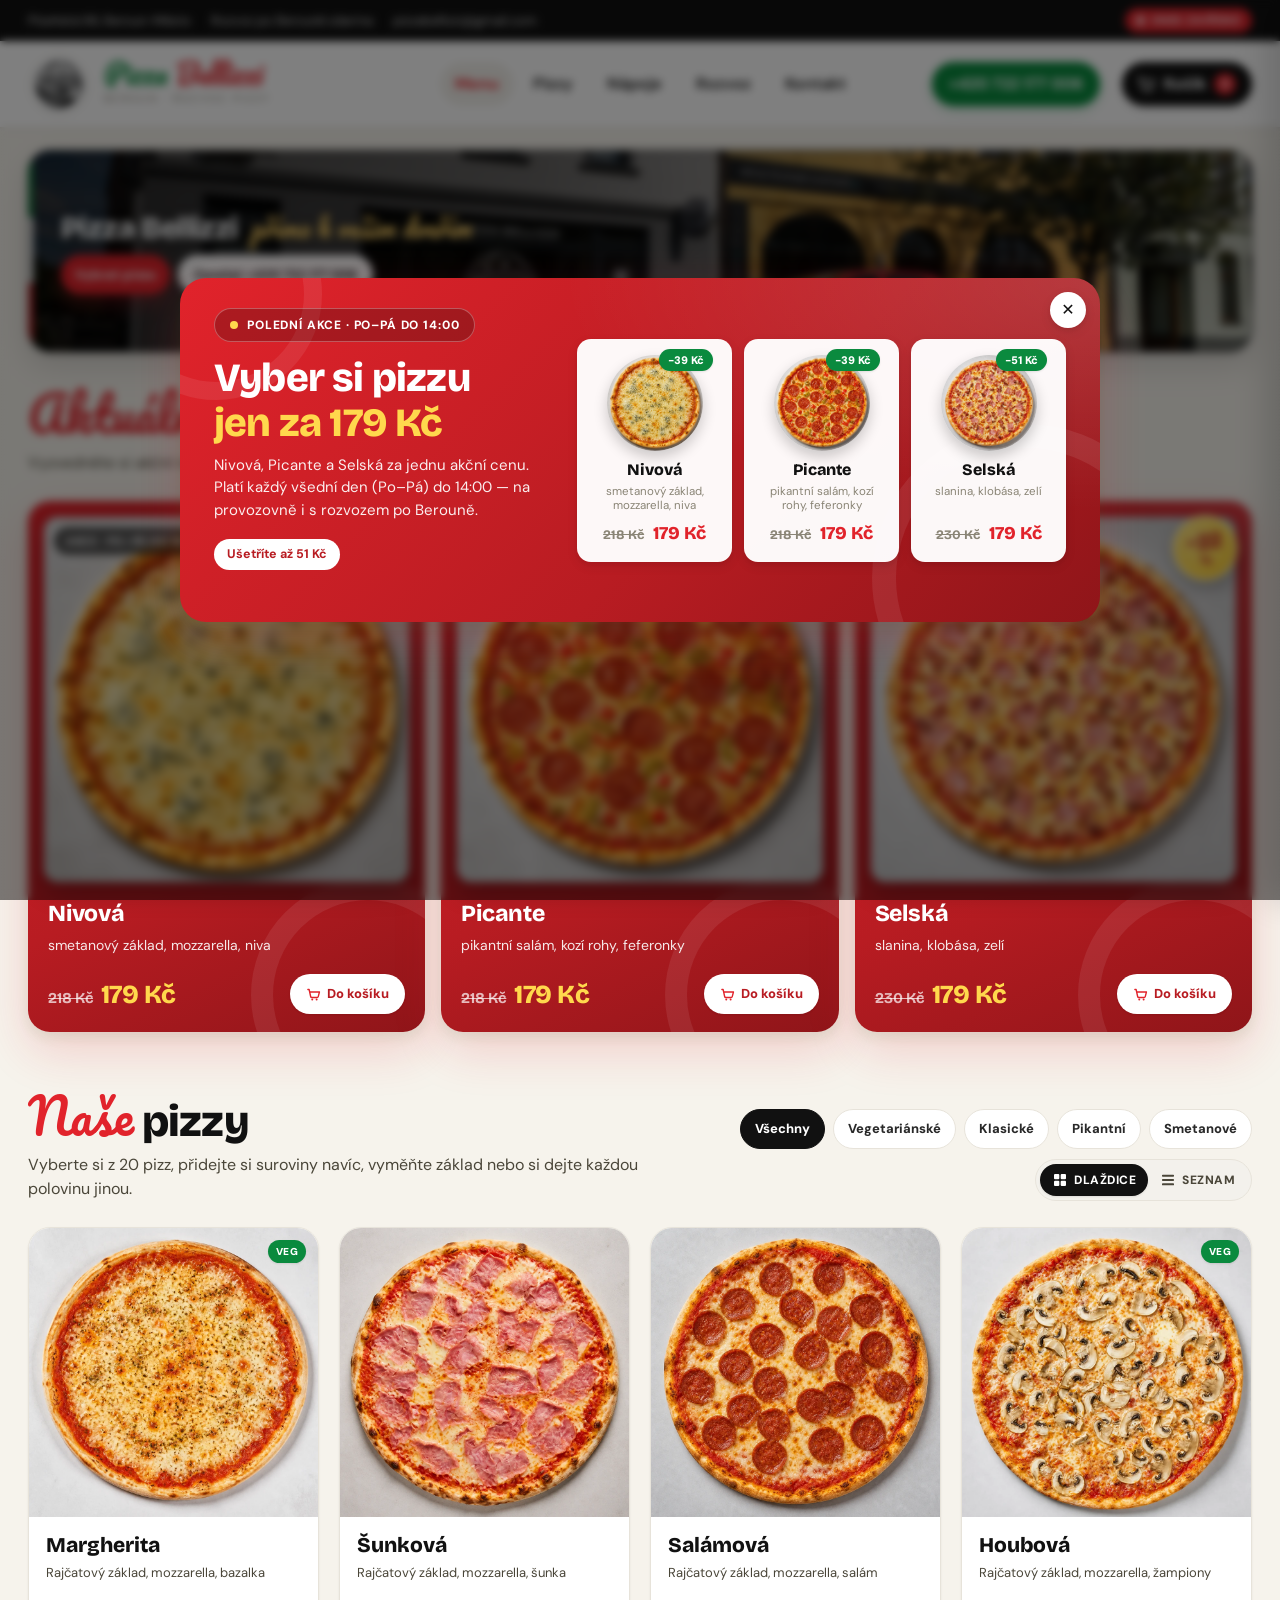
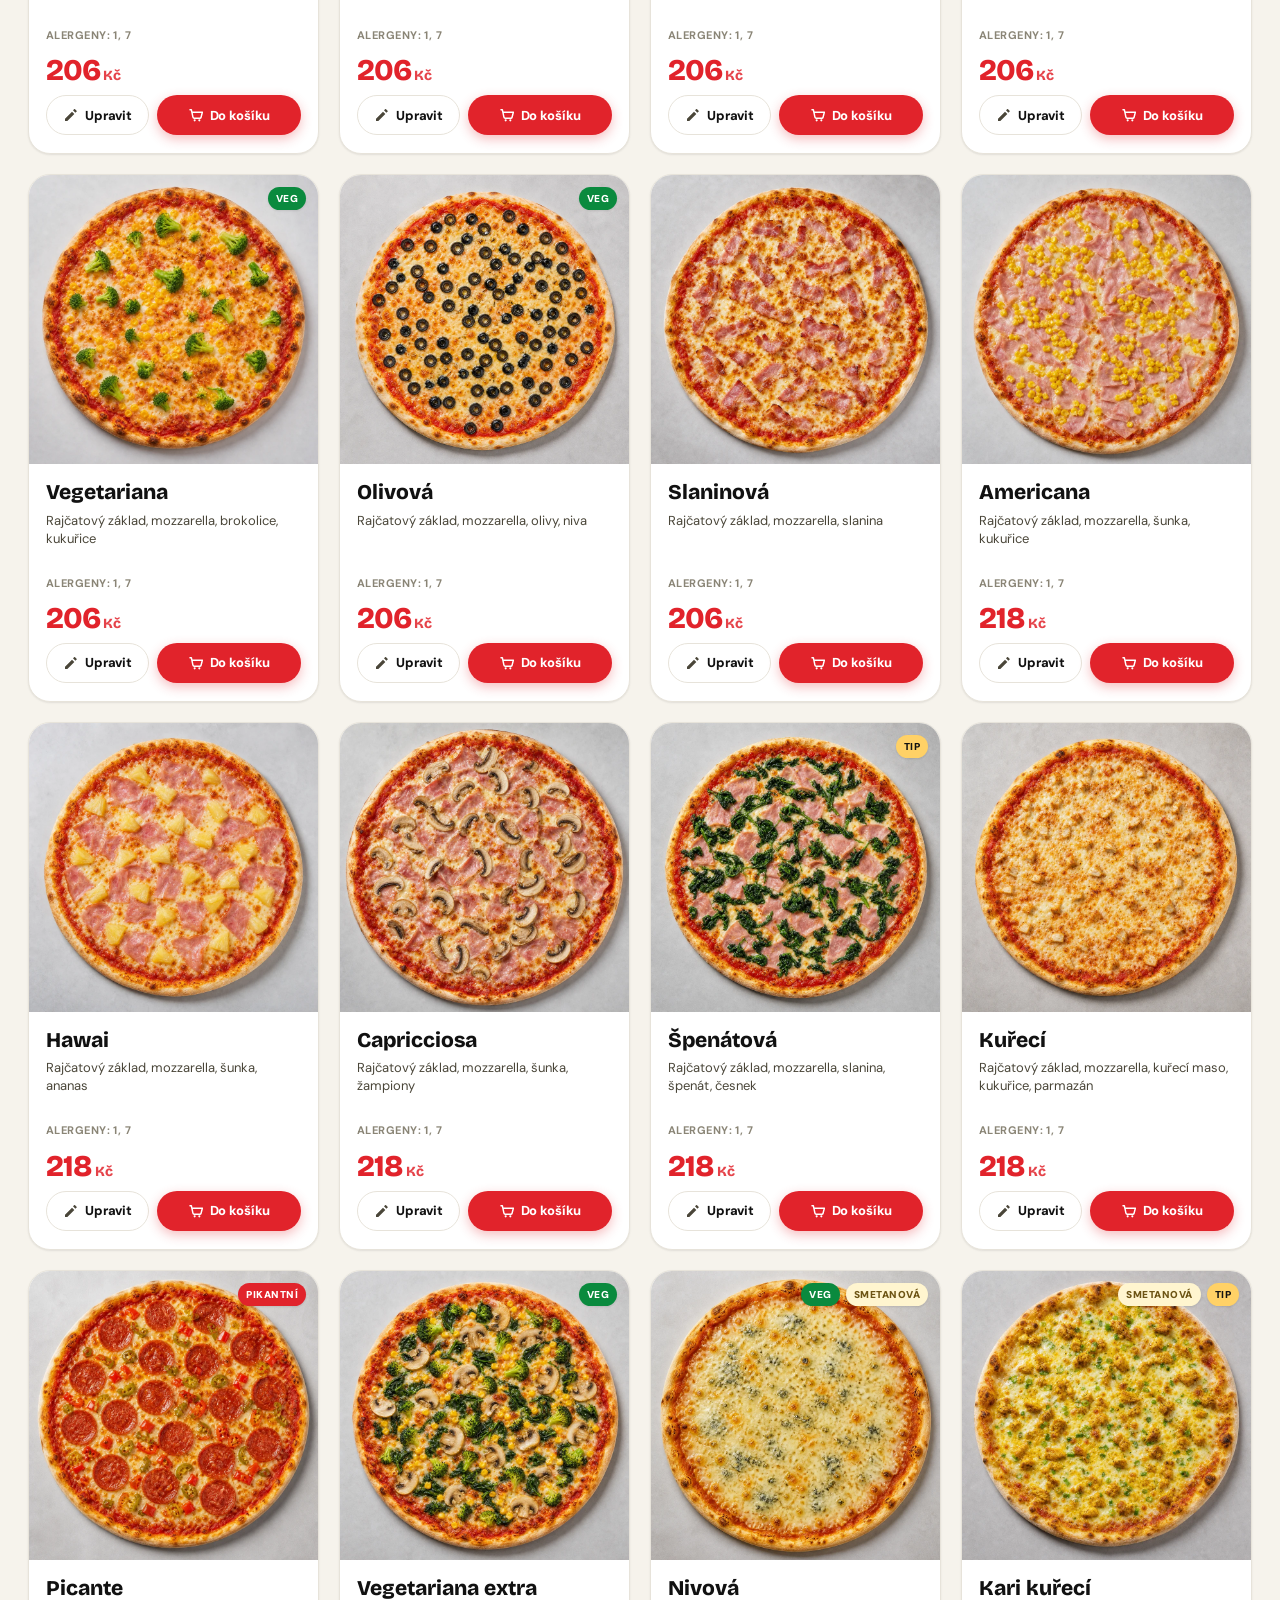
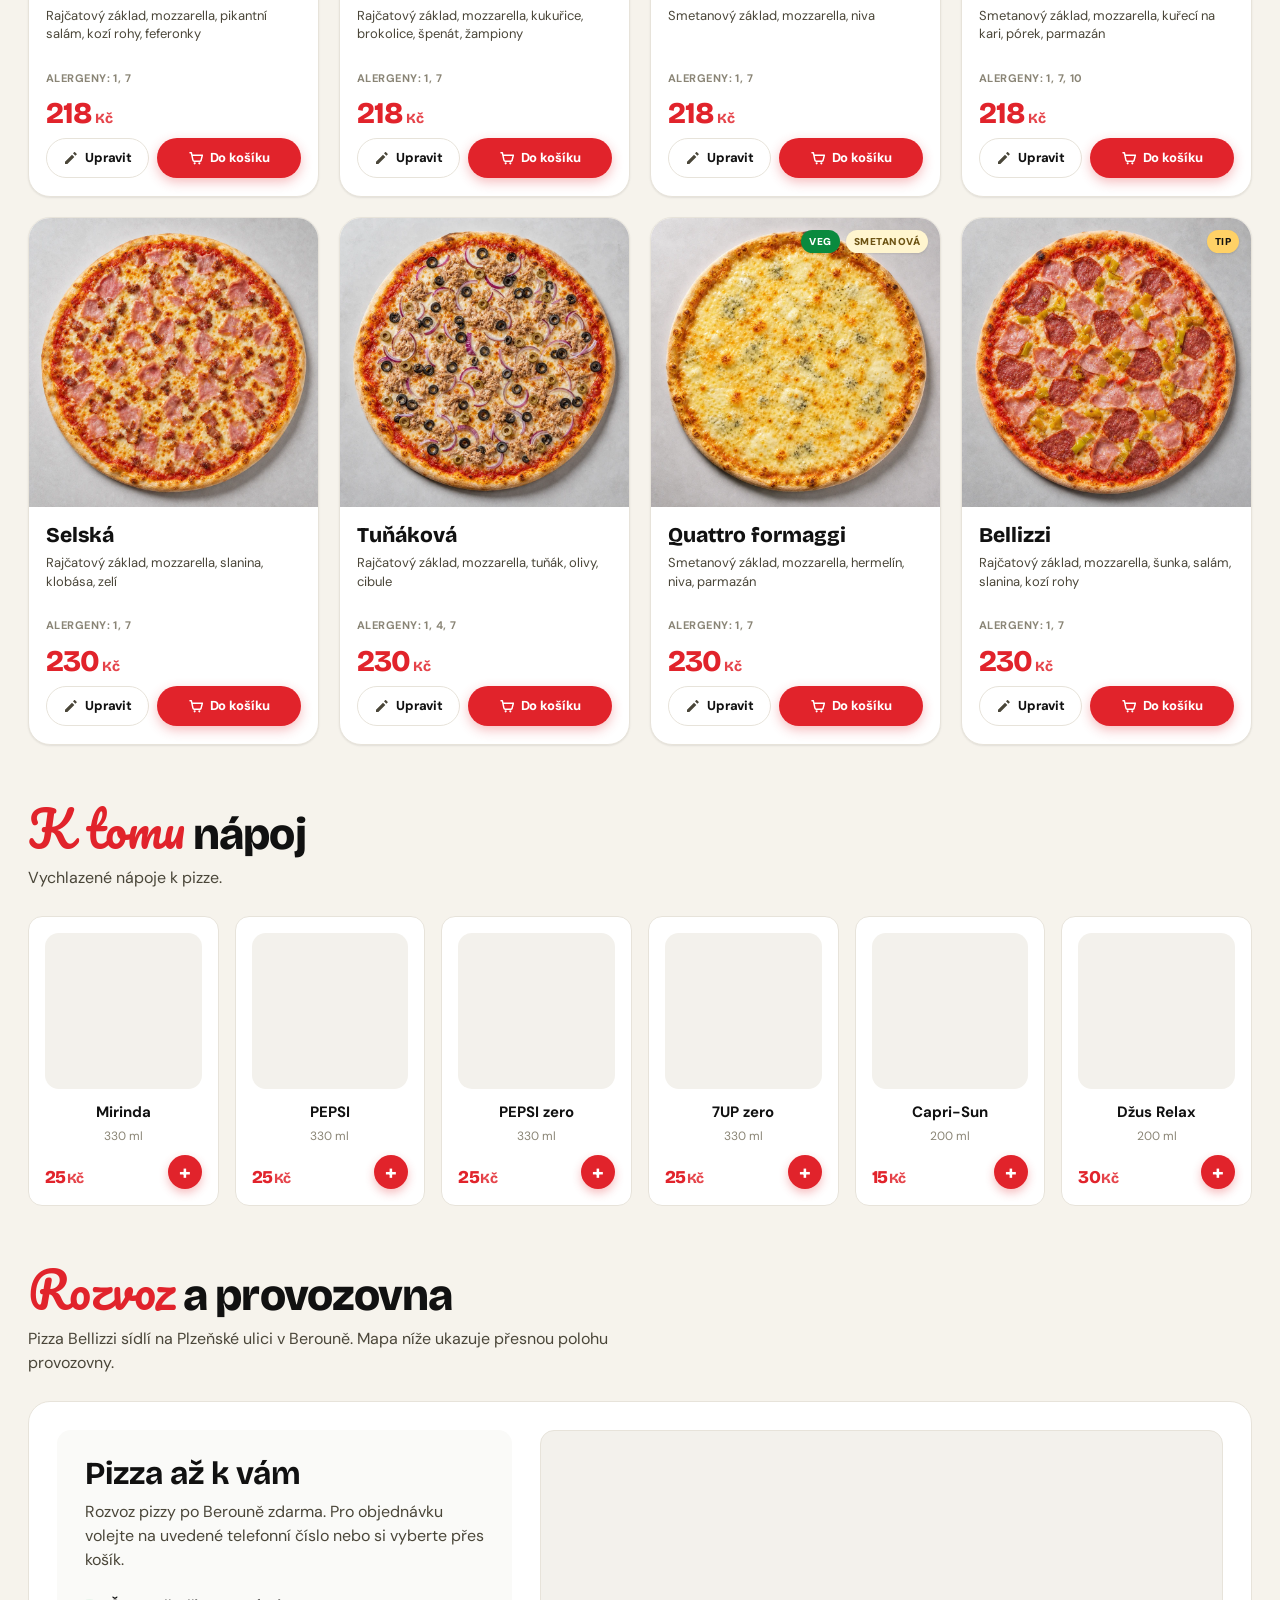
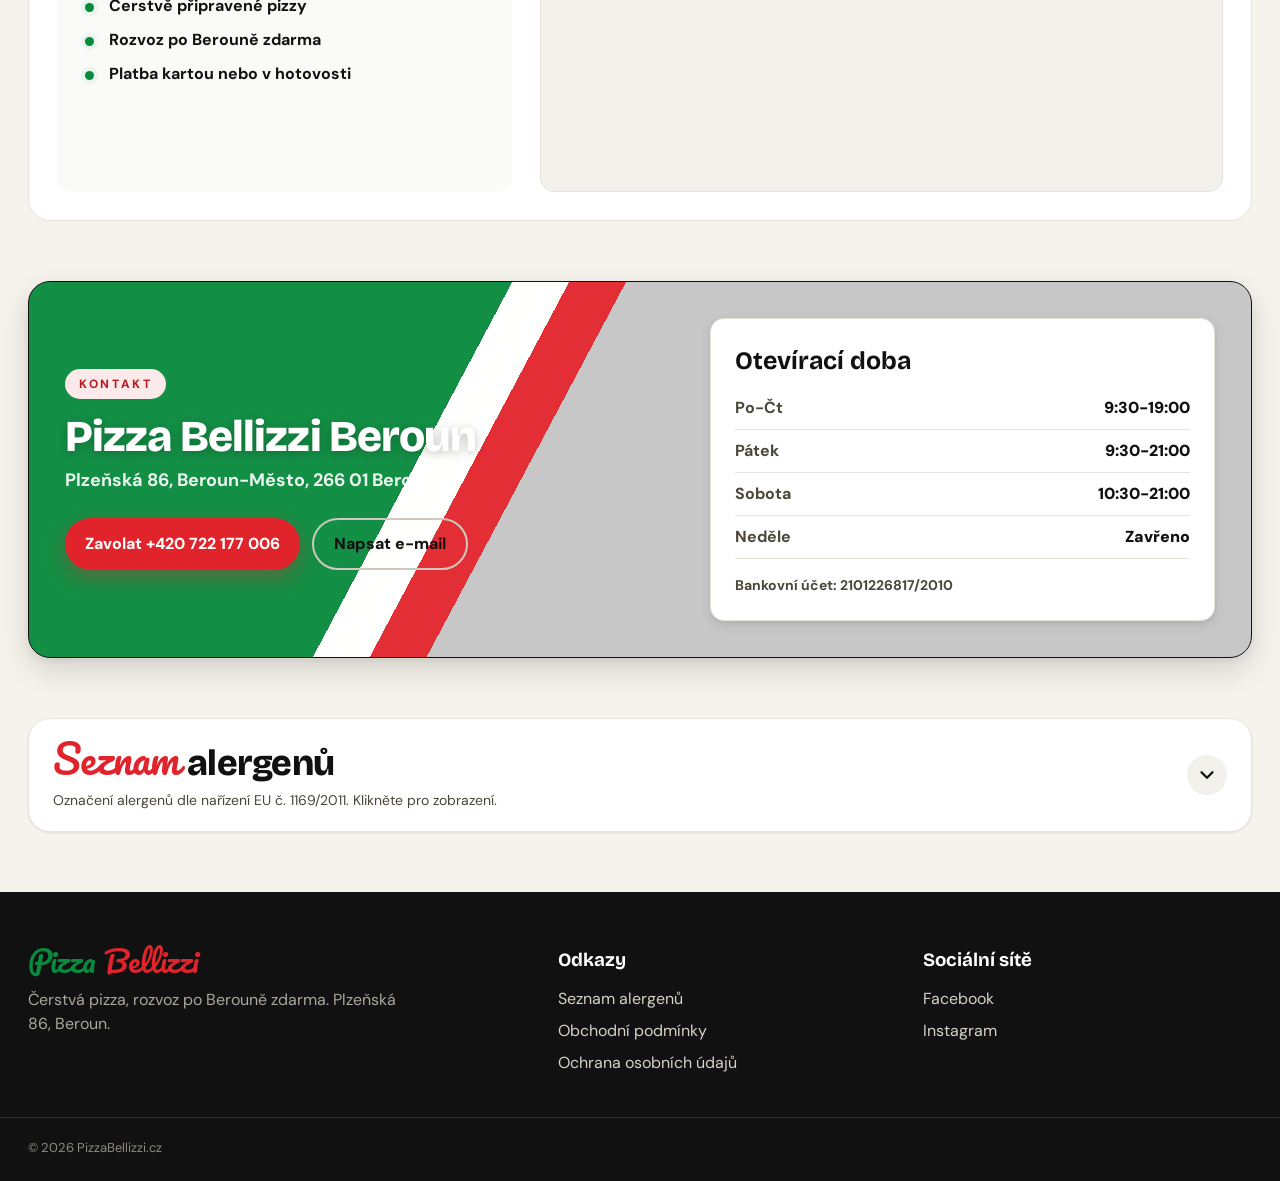
==== index.html @ cca24f5e "dlazidice 2x2" ====
<!doctype html>
<html lang="cs">
<head>
  <meta charset="utf-8">
  <meta name="viewport" content="width=device-width, initial-scale=1">
  <meta name="description" content="Pizza Bellizzi Beroun - online menu pizz, nápojů, otevírací doba, kontakt a mapa provozovny.">
  <title>Pizza Bellizzi Beroun | Menu pizzy a rozvoz</title>
  <link rel="icon" type="image/png" href="assets/logo.png">
  <link rel="preconnect" href="https://fonts.googleapis.com">
  <link rel="preconnect" href="https://fonts.gstatic.com" crossorigin>
  <link href="https://fonts.googleapis.com/css2?family=Pacifico&family=Bricolage+Grotesque:wght@400;600;700;800&family=DM+Sans:wght@400;500;600;700;800&family=JetBrains+Mono:wght@500;700&display=swap" rel="stylesheet">
  <link rel="stylesheet" href="styles.css">
</head>
<body>
  <div class="statusbar">
    <div class="statusbar-inner">
      <div class="statusbar-left">
        <span>Plzeňská 86, Beroun-Město</span>
        <span>Rozvoz po Berouně zdarma</span>
        <span>pizzabellizzi@gmail.com</span>
      </div>
      <div class="statusbar-right">
        <span class="pill-open" id="openStatus">Otevřeno</span>
      </div>
    </div>
  </div>

  <header class="header" id="top">
    <div class="header-inner">
      <a class="brand" href="#top" aria-label="Pizza Bellizzi domů">
        <span class="brand-mark">
          <img src="assets/logo.png" alt="Pizza Bellizzi logo">
        </span>
        <span class="brand-text">
          <span class="brand-word"><span>Pizza</span><span>Bellizzi</span></span>
          <span class="brand-sub">Beroun · rozvoz pizzy</span>
        </span>
      </a>

      <span class="pill-open mobile-open" id="openStatusMobile">Otevřeno</span>

      <button class="header-cart" id="cartBtn" aria-label="Otevřít košík">
        <svg viewBox="0 0 24 24" width="20" height="20" aria-hidden="true">
          <path d="M3 4h2l2.4 11.2a2 2 0 0 0 2 1.6h8.2a2 2 0 0 0 2-1.5L21.5 8H6.2" fill="none" stroke="currentColor" stroke-width="2" stroke-linecap="round" stroke-linejoin="round"/>
          <circle cx="10" cy="20" r="1.6" fill="currentColor"/>
          <circle cx="17" cy="20" r="1.6" fill="currentColor"/>
        </svg>
        <span class="cart-label">Košík</span>
        <span class="cart-count" id="cartCount">0</span>
      </button>

      <nav class="nav" aria-label="Hlavní navigace">
        <a href="#menu">Menu</a>
        <a href="#pizzy">Pizzy</a>
        <a href="#napoje">Nápoje</a>
        <a href="#rozvoz">Rozvoz</a>
        <a href="#kontakt">Kontakt</a>
      </nav>

      <a class="header-call" href="tel:+420722177006">+420 722 177 006</a>
    </div>
  </header>

  <main>
    <section class="hero" id="menu">
      <div class="hero-banner">
        <img src="assets/provozovna.png" alt="Provozovna Pizza Bellizzi Beroun s rozvozovým autem">
        <div class="hero-stripe" aria-hidden="true"></div>
        <div class="hero-overlay">
          <h1>Pizza Bellizzi <span>přímo k vašim dveřím</span></h1>
          <p>Čerstvá pizza z kvalitních surovin, online menu a rozvoz po Berouně zdarma.</p>
          <div class="hero-actions">
            <a class="btn-primary" href="#pizzy">Vybrat pizzu</a>
            <a class="btn-secondary hero-call" href="tel:+420722177006">Zavolat +420 722 177 006</a>
          </div>
        </div>
      </div>
    </section>

    <section class="section deals-section" id="slevy">
      <div class="section-head">
        <div>
          <h2><span>Aktuální</span> slevy a novinky</h2>
          <p>Vyzvedněte si akční nabídky tento týden.</p>
        </div>
      </div>
      <div class="deals-grid deals-grid-3">
        <article class="deal-pizza">
          <span class="deal-pizza-flag">Akce · Po–Pá do 14:00</span>
          <span class="deal-pizza-disc"><b>−18</b><i>%</i></span>
          <div class="deal-pizza-media">
            <img src="jidla-pizza-vylepsene-webp/15-nivova.webp" alt="Pizza Nivová" loading="lazy" width="600" height="600">
          </div>
          <div class="deal-pizza-body">
            <h3>Nivová</h3>
            <p>smetanový základ, mozzarella, niva</p>
            <div class="deal-pizza-foot">
              <span class="deal-pizza-price"><s>218 Kč</s><b>179 Kč</b></span>
              <button type="button" class="deal-pizza-cta" data-deal-add="15" data-deal-price="179" aria-label="Přidat pizzu Nivová za 179 Kč do košíku">
                <svg viewBox="0 0 24 24" width="16" height="16" aria-hidden="true"><path d="M3 4h2l2.4 11.2a2 2 0 0 0 2 1.6h8.2a2 2 0 0 0 2-1.5L21.5 8H6.2" fill="none" stroke="currentColor" stroke-width="2.2" stroke-linecap="round" stroke-linejoin="round"/><circle cx="10" cy="20" r="1.6" fill="currentColor"/><circle cx="17" cy="20" r="1.6" fill="currentColor"/></svg>
                Do košíku
              </button>
            </div>
          </div>
        </article>
        <article class="deal-pizza">
          <span class="deal-pizza-flag">Akce · Po–Pá do 14:00</span>
          <span class="deal-pizza-disc"><b>−18</b><i>%</i></span>
          <div class="deal-pizza-media">
            <img src="jidla-pizza-vylepsene-webp/13-picante.webp" alt="Pizza Picante" loading="lazy" width="600" height="600">
          </div>
          <div class="deal-pizza-body">
            <h3>Picante</h3>
            <p>pikantní salám, kozí rohy, feferonky</p>
            <div class="deal-pizza-foot">
              <span class="deal-pizza-price"><s>218 Kč</s><b>179 Kč</b></span>
              <button type="button" class="deal-pizza-cta" data-deal-add="13" data-deal-price="179" aria-label="Přidat pizzu Picante za 179 Kč do košíku">
                <svg viewBox="0 0 24 24" width="16" height="16" aria-hidden="true"><path d="M3 4h2l2.4 11.2a2 2 0 0 0 2 1.6h8.2a2 2 0 0 0 2-1.5L21.5 8H6.2" fill="none" stroke="currentColor" stroke-width="2.2" stroke-linecap="round" stroke-linejoin="round"/><circle cx="10" cy="20" r="1.6" fill="currentColor"/><circle cx="17" cy="20" r="1.6" fill="currentColor"/></svg>
                Do košíku
              </button>
            </div>
          </div>
        </article>
        <article class="deal-pizza">
          <span class="deal-pizza-flag">Akce · Po–Pá do 14:00</span>
          <span class="deal-pizza-disc"><b>−22</b><i>%</i></span>
          <div class="deal-pizza-media">
            <img src="jidla-pizza-vylepsene-webp/17-selska.webp" alt="Pizza Selská" loading="lazy" width="600" height="600">
          </div>
          <div class="deal-pizza-body">
            <h3>Selská</h3>
            <p>slanina, klobása, zelí</p>
            <div class="deal-pizza-foot">
              <span class="deal-pizza-price"><s>230 Kč</s><b>179 Kč</b></span>
              <button type="button" class="deal-pizza-cta" data-deal-add="17" data-deal-price="179" aria-label="Přidat pizzu Selská za 179 Kč do košíku">
                <svg viewBox="0 0 24 24" width="16" height="16" aria-hidden="true"><path d="M3 4h2l2.4 11.2a2 2 0 0 0 2 1.6h8.2a2 2 0 0 0 2-1.5L21.5 8H6.2" fill="none" stroke="currentColor" stroke-width="2.2" stroke-linecap="round" stroke-linejoin="round"/><circle cx="10" cy="20" r="1.6" fill="currentColor"/><circle cx="17" cy="20" r="1.6" fill="currentColor"/></svg>
                Do košíku
              </button>
            </div>
          </div>
        </article>
      </div>
    </section>

    <section class="section" id="pizzy">
      <div class="section-head">
        <div>
          <h2><span>Naše</span> pizzy</h2>
          <p>Vyberte si z 20 pizz, přidejte si suroviny navíc, vyměňte základ nebo si dejte každou polovinu jinou.</p>
        </div>
        <div class="head-controls">
          <div class="filters" aria-label="Filtry pizz">
            <button class="chip active" data-filter="all">Všechny</button>
            <button class="chip" data-filter="veg">Vegetariánské</button>
            <button class="chip" data-filter="classic">Klasické</button>
            <button class="chip" data-filter="spicy">Pikantní</button>
            <button class="chip" data-filter="cream">Smetanové</button>
          </div>
          <div class="view-toggle" role="tablist" aria-label="Zobrazení">
            <button class="view-btn active" data-view="grid" role="tab" aria-selected="true" title="Dlaždice">
              <svg viewBox="0 0 24 24" width="16" height="16" aria-hidden="true"><rect x="3" y="3" width="8" height="8" rx="1.5" fill="currentColor"/><rect x="13" y="3" width="8" height="8" rx="1.5" fill="currentColor"/><rect x="3" y="13" width="8" height="8" rx="1.5" fill="currentColor"/><rect x="13" y="13" width="8" height="8" rx="1.5" fill="currentColor"/></svg>
              <span>Dlaždice</span>
            </button>
            <button class="view-btn" data-view="list" role="tab" aria-selected="false" title="Seznam">
              <svg viewBox="0 0 24 24" width="16" height="16" aria-hidden="true"><rect x="3" y="4" width="18" height="3" rx="1" fill="currentColor"/><rect x="3" y="10.5" width="18" height="3" rx="1" fill="currentColor"/><rect x="3" y="17" width="18" height="3" rx="1" fill="currentColor"/></svg>
              <span>Seznam</span>
            </button>
          </div>
        </div>
      </div>
      <div class="pizza-grid" id="pizzaGrid"></div>
    </section>

    <section class="section" id="napoje">
      <div class="section-head">
        <div>
          <h2><span>K tomu</span> nápoj</h2>
          <p>Vychlazené nápoje k pizze.</p>
        </div>
      </div>
      <div class="drink-grid" id="drinkGrid"></div>
    </section>

    <section class="section" id="rozvoz">
      <div class="section-head">
        <div>
          <h2><span>Rozvoz</span> a provozovna</h2>
          <p>Pizza Bellizzi sídlí na Plzeňské ulici v Berouně. Mapa níže ukazuje přesnou polohu provozovny.</p>
        </div>
      </div>
      <div class="delivery-panel">
        <div class="delivery-copy">
          <h3>Pizza až k vám</h3>
          <p>Rozvoz pizzy po Berouně zdarma. Pro objednávku volejte na uvedené telefonní číslo nebo si vyberte přes košík.</p>
          <ul class="check-list">
            <li>Čerstvě připravené pizzy</li>
            <li>Rozvoz po Berouně zdarma</li>
            <li>Platba kartou nebo v hotovosti</li>
          </ul>
        </div>
        <div class="map-card">
          <iframe
            title="Mapa Pizza Bellizzi Beroun"
            loading="lazy"
            referrerpolicy="no-referrer-when-downgrade"
            src="https://www.google.com/maps?q=Plze%C5%88sk%C3%A1%2086%2C%20266%2001%20Beroun&output=embed">
          </iframe>
        </div>
      </div>
    </section>

    <section class="section contact-section" id="kontakt">
      <div class="contact-card">
        <div>
          <span class="hero-eyebrow dark">Kontakt</span>
          <h2>Pizza Bellizzi Beroun</h2>
          <p>Plzeňská 86, Beroun-Město, 266 01 Beroun</p>
          <div class="contact-actions">
            <a class="btn-primary" href="tel:+420722177006">Zavolat +420 722 177 006</a>
            <a class="btn-secondary dark" href="mailto:pizzabellizzi@gmail.com">Napsat e-mail</a>
          </div>
        </div>
        <div class="hours-card">
          <h3>Otevírací doba</h3>
          <dl>
            <div><dt>Po-Čt</dt><dd>9:30-19:00</dd></div>
            <div><dt>Pátek</dt><dd>9:30-21:00</dd></div>
            <div><dt>Sobota</dt><dd>10:30-21:00</dd></div>
            <div><dt>Neděle</dt><dd>Zavřeno</dd></div>
          </dl>
          <p>Bankovní účet: 2101226817/2010</p>
        </div>
      </div>
    </section>

    <section class="section allergens-section" id="alergeny">
      <details class="allergens-details">
        <summary class="allergens-summary">
          <div class="allergens-head-text">
            <h2><span>Seznam</span> alergenů</h2>
            <p>Označení alergenů dle nařízení EU č. 1169/2011. Klikněte pro zobrazení.</p>
          </div>
          <span class="toggle-arrow" aria-hidden="true">
            <svg viewBox="0 0 24 24" width="22" height="22"><path d="M6 9l6 6 6-6" fill="none" stroke="currentColor" stroke-width="2.5" stroke-linecap="round" stroke-linejoin="round"/></svg>
          </span>
        </summary>
        <ol class="allergens-list" id="allergensList"></ol>
      </details>
    </section>
  </main>

  <footer class="footer">
    <div class="footer-inner">
      <div>
        <div class="brand-word footer-brand"><span>Pizza</span><span>Bellizzi</span></div>
        <p>Čerstvá pizza, rozvoz po Berouně zdarma. Plzeňská 86, Beroun.</p>
      </div>
      <div>
        <h3>Odkazy</h3>
        <a href="#alergeny">Seznam alergenů</a>
        <a href="https://www.pizzabellizzi.cz/obchodni-podminky/">Obchodní podmínky</a>
        <a href="https://www.pizzabellizzi.cz/ochrana-osobnich-udaju/">Ochrana osobních údajů</a>
      </div>
      <div>
        <h3>Sociální sítě</h3>
        <a href="https://www.facebook.com/pizzabellizzi">Facebook</a>
        <a href="https://www.instagram.com/pizzabellizzi/">Instagram</a>
      </div>
    </div>
    <div class="footer-bottom">© 2026 PizzaBellizzi.cz</div>
  </footer>

  <!-- Pizza customizer modal -->
  <div class="modal-backdrop" id="pizzaModal" aria-hidden="true">
    <div class="modal" role="dialog" aria-modal="true" aria-labelledby="modalTitle">
      <button class="modal-close" id="modalClose" aria-label="Zavřít">✕</button>

      <div class="modal-hero">
        <div class="modal-img" id="modalImgWrap">
          <img class="modal-img-half left" id="modalImgLeft" src="" alt="">
          <img class="modal-img-half right" id="modalImgRight" src="" alt="">
          <span class="modal-img-divider" aria-hidden="true"></span>
        </div>
        <span class="modal-tag" id="modalTagBase">Rajčatový základ</span>
        <div class="modal-title">
          <h2 id="modalTitle">Pizza</h2>
          <p id="modalDesc" class="modal-desc"></p>
        </div>
        <!-- Výběr základu jako overlay přes fotku -->
        <div class="modal-base-overlay" id="baseRow" role="tablist" aria-label="Základ pizzy">
          <button class="base-pill sel" data-base="tomato">
            <span class="base-dot tomato" aria-hidden="true"></span>
            Rajčatový
            <span class="base-px">v ceně</span>
          </button>
          <button class="base-pill" data-base="cream">
            <span class="base-dot cream" aria-hidden="true"></span>
            Smetanový
            <span class="base-px">+20 Kč</span>
          </button>
        </div>
      </div>

      <div class="modal-body">
        <div class="opt-group">
          <div class="opt-group-head">
            <h4>Půlky pizzy</h4>
            <span class="hint">Levá a pravá půlka může být jiná</span>
          </div>
          <div class="halves-grid">
            <div class="half-block">
              <label>Levá půlka</label>
              <select id="halfLeft"></select>
            </div>
            <div class="half-block">
              <label>Pravá půlka</label>
              <select id="halfRight"></select>
            </div>
          </div>
          <p class="hint-note">Cena vychází z dražší poloviny.</p>
        </div>

        <div class="opt-group">
          <div class="opt-group-head">
            <h4>Suroviny navíc</h4>
            <span class="hint">Každá +15 Kč</span>
          </div>
          <div class="extras-list" id="extrasList"></div>
        </div>
      </div>

      <div class="modal-foot">
        <div class="qty">
          <button id="qtyMinus" aria-label="Méně">−</button>
          <span class="v" id="qtyVal">1</span>
          <button id="qtyPlus" aria-label="Více">+</button>
        </div>
        <button class="modal-add" id="modalAdd">
          Přidat do košíku
          <span class="total" id="modalTotal">0 Kč</span>
        </button>
      </div>
    </div>
  </div>

  <!-- Polední akce modal -->
  <div class="modal-backdrop lunch-modal" id="lunchModal" aria-hidden="true">
    <div class="modal lunch-modal-box" role="dialog" aria-modal="true" aria-labelledby="lunchModalTitle">
      <button class="modal-close" id="lunchModalClose" aria-label="Zavřít">✕</button>
      <article class="lunch-deal">
        <div class="lunch-deal-info">
          <span class="lunch-badge">
            <span class="lunch-badge-dot" aria-hidden="true"></span>
            Polední akce · Po–Pá do 14:00
          </span>
          <h3 class="lunch-title" id="lunchModalTitle">Vyber si pizzu<span>jen za 179 Kč</span></h3>
          <p class="lunch-sub">Nivová, Picante a Selská za jednu akční cenu. Platí každý všední den (Po–Pá) do 14:00 — na provozovně i s rozvozem po Berouně.</p>
          <div class="lunch-meta">
            <span class="lunch-chip lunch-chip-save">Ušetříte až 51 Kč</span>
          </div>
        </div>

        <div class="lunch-deal-pizzas">
          <div class="lunch-pizza">
            <div class="lunch-pizza-img">
              <img src="jidla-pizza-vylepsene-webp/15-nivova.webp" alt="Pizza Nivová" loading="lazy" width="200" height="200">
              <span class="lunch-save">−39 Kč</span>
            </div>
            <div class="lunch-pizza-text">
              <strong>Nivová</strong>
              <small>smetanový základ, mozzarella, niva</small>
              <span class="lunch-price"><s>218 Kč</s> 179 Kč</span>
            </div>
          </div>
          <div class="lunch-pizza">
            <div class="lunch-pizza-img">
              <img src="jidla-pizza-vylepsene-webp/13-picante.webp" alt="Pizza Picante" loading="lazy" width="200" height="200">
              <span class="lunch-save">−39 Kč</span>
            </div>
            <div class="lunch-pizza-text">
              <strong>Picante</strong>
              <small>pikantní salám, kozí rohy, feferonky</small>
              <span class="lunch-price"><s>218 Kč</s> 179 Kč</span>
            </div>
          </div>
          <div class="lunch-pizza">
            <div class="lunch-pizza-img">
              <img src="jidla-pizza-vylepsene-webp/17-selska.webp" alt="Pizza Selská" loading="lazy" width="200" height="200">
              <span class="lunch-save">−51 Kč</span>
            </div>
            <div class="lunch-pizza-text">
              <strong>Selská</strong>
              <small>slanina, klobása, zelí</small>
              <span class="lunch-price"><s>230 Kč</s> 179 Kč</span>
            </div>
          </div>
        </div>
      </article>
    </div>
  </div>

  <!-- Cart drawer -->
  <div class="cart-backdrop" id="cartBackdrop" aria-hidden="true"></div>
  <aside class="cart-drawer" id="cartDrawer" aria-label="Košík">
    <div class="cart-head">
      <h2>Košík</h2>
      <button class="cart-close" id="cartClose" aria-label="Zavřít košík">✕</button>
    </div>
    <div class="cart-body" id="cartBody">
      <div class="cart-empty">
        <div class="cart-empty-icon">🛒</div>
        <p>Váš košík je prázdný.</p>
        <a class="btn-primary" href="#pizzy" id="cartEmptyCta">Vybrat pizzu</a>
      </div>
    </div>
    <div class="cart-foot" id="cartFoot" hidden>
      <div class="totals">
        <div class="totals-row"><span>Mezisoučet</span><span id="subtotal">0 Kč</span></div>
        <div class="totals-row"><span>Doprava (Beroun)</span><span class="free-shipping">ZDARMA</span></div>
        <div class="totals-row total"><span>Celkem</span><span id="grandTotal">0 Kč</span></div>
      </div>
      <button class="checkout-btn" id="checkoutBtn">Pokračovat k objednávce · <span id="checkoutTotal">0 Kč</span></button>
      <p class="cart-note">Doprava po Berouně zdarma. Připravujeme i online platby.</p>
    </div>
  </aside>

  <!-- Checkout modal: kontaktní údaje + platba (simulace) -->
  <div class="modal-backdrop checkout-backdrop" id="checkoutModal" aria-hidden="true">
    <div class="modal checkout-modal" role="dialog" aria-modal="true" aria-labelledby="checkoutTitle">
      <button class="modal-close" id="checkoutClose" aria-label="Zavřít">✕</button>
      <div class="checkout-steps" id="checkoutSteps">
        <div class="step active" data-step="1"><span>1</span> Kontakt</div>
        <div class="step" data-step="2"><span>2</span> Platba</div>
        <div class="step" data-step="3"><span>3</span> Hotovo</div>
      </div>

      <form class="checkout-body" id="checkoutForm" novalidate>
        <!-- Step 1: kontakt -->
        <section class="step-panel active" data-step="1">
          <h2 id="checkoutTitle">Kontaktní a doručovací údaje</h2>
          <div class="form-grid">
            <label class="form-field"><span>Jméno a příjmení *</span><input type="text" name="name" required autocomplete="name"></label>
            <label class="form-field"><span>Telefon *</span><input type="tel" name="phone" required placeholder="+420 ___ ___ ___" autocomplete="tel"></label>
            <label class="form-field full"><span>E-mail (pro potvrzení) *</span><input type="email" name="email" required autocomplete="email"></label>
            <label class="form-field full"><span>Ulice a č. p. *</span><input type="text" name="street" required placeholder="Plzeňská 86" autocomplete="street-address"></label>
            <label class="form-field"><span>Město *</span><input type="text" name="city" required value="Beroun" autocomplete="address-level2"></label>
            <label class="form-field"><span>PSČ *</span><input type="text" name="zip" required placeholder="266 01" autocomplete="postal-code"></label>
            <label class="form-field full"><span>Poznámka pro řidiče</span><textarea name="note" rows="2" placeholder="Patro, zvonek, alergie…"></textarea></label>
          </div>
        </section>

        <!-- Step 2: platba -->
        <section class="step-panel" data-step="2">
          <h2>Vyberte způsob platby</h2>
          <div class="pay-methods">
            <label class="pay-opt"><input type="radio" name="pay" value="cash" checked>
              <span><strong>Hotově při převzetí</strong><small>Zaplatíte řidiči v hotovosti.</small></span>
            </label>
            <label class="pay-opt"><input type="radio" name="pay" value="card-on">
              <span><strong>Kartou při převzetí</strong><small>Řidič přiveze platební terminál.</small></span>
            </label>
            <label class="pay-opt"><input type="radio" name="pay" value="card-online">
              <span><strong>Online kartou</strong><small>Simulace platby — bez skutečné transakce.</small></span>
            </label>
          </div>

          <div class="card-form" id="cardForm" hidden>
            <h3>Údaje platební karty <span class="demo-tag">DEMO</span></h3>
            <div class="form-grid">
              <label class="form-field full"><span>Číslo karty</span><input type="text" name="cardNumber" placeholder="4242 4242 4242 4242" maxlength="23" inputmode="numeric"></label>
              <label class="form-field"><span>Platnost</span><input type="text" name="cardExp" placeholder="MM/RR" maxlength="5" inputmode="numeric"></label>
              <label class="form-field"><span>CVC</span><input type="text" name="cardCvc" placeholder="123" maxlength="4" inputmode="numeric"></label>
              <label class="form-field full"><span>Jméno na kartě</span><input type="text" name="cardName" placeholder="JAN NOVAK"></label>
            </div>
            <p class="cart-note">Žádné údaje se neukládají ani neodesílají — jde o simulaci pro návrh.</p>
          </div>
        </section>

        <!-- Step 3: hotovo -->
        <section class="step-panel" data-step="3">
          <div class="thanks">
            <div class="thanks-icon">✓</div>
            <h2>Objednávka odeslána</h2>
            <p id="thanksMsg">Děkujeme! Brzy vás zkontaktujeme kvůli potvrzení.</p>
            <div class="thanks-summary" id="thanksSummary"></div>
          </div>
        </section>
      </form>

      <div class="checkout-foot">
        <button type="button" class="btn-secondary dark" id="checkoutBack" hidden>← Zpět</button>
        <div class="checkout-total">Celkem <strong id="checkoutTotalLg">0 Kč</strong></div>
        <button type="button" class="modal-add" id="checkoutNext">Pokračovat</button>
      </div>
    </div>
  </div>

  <button class="to-top" aria-label="Zpět nahoru">↑</button>
  <script src="script.js"></script>
</body>
</html>
---- styles.css ----
:root {
  --verde: #0a8a3e;
  --verde-dark: #0a6e34;
  --verde-soft: #e9f6ed;
  --rosso: #e1232b;
  --rosso-dark: #b81c22;
  --rosso-soft: #fce9ea;
  --nero: #111111;
  --nero-soft: #292929;
  --grigio-50: #fafaf8;
  --grigio-100: #f3f1ec;
  --grigio-200: #e7e3da;
  --grigio-300: #cfc9bd;
  --grigio-500: #8a8576;
  --grigio-700: #4a4639;
  --bianco: #ffffff;
  --bg: #f6f3ec;
  --gold: #c89a3a;
  --shadow-sm: 0 1px 2px rgba(17,17,17,.06), 0 1px 3px rgba(17,17,17,.04);
  --shadow-md: 0 4px 12px rgba(17,17,17,.08), 0 2px 4px rgba(17,17,17,.05);
  --shadow-lg: 0 12px 32px rgba(17,17,17,.14), 0 4px 8px rgba(17,17,17,.06);
  --shadow-pop: 0 18px 48px rgba(225,35,43,.18), 0 6px 14px rgba(10,138,62,.10);
  --r-sm: 8px;
  --r-md: 14px;
  --r-lg: 22px;
  --r-pill: 999px;
  --font-display: "Pacifico", "Brush Script MT", cursive;
  --font-heading: "Bricolage Grotesque", "Inter", system-ui, sans-serif;
  --font-body: "DM Sans", "Inter", system-ui, sans-serif;
  --font-mono: "JetBrains Mono", ui-monospace, monospace;
}

* { box-sizing: border-box; }
html { scroll-behavior: smooth; }
body {
  margin: 0;
  font-family: var(--font-body);
  color: var(--nero);
  background: var(--bg);
  font-size: 16px;
  line-height: 1.5;
  -webkit-font-smoothing: antialiased;
}

body::before {
  content: "";
  position: fixed;
  inset: 0;
  background-image:
    radial-gradient(rgba(0,0,0,.025) 1px, transparent 1px),
    radial-gradient(rgba(0,0,0,.018) 1px, transparent 1px);
  background-position: 0 0, 1px 2px;
  background-size: 3px 3px, 5px 5px;
  pointer-events: none;
  z-index: -1;
}

img { max-width: 100%; display: block; }
a { color: inherit; text-decoration: none; }
button { font: inherit; cursor: pointer; border: 0; color: inherit; background: none; }

/* ===== Statusbar ===== */
.statusbar {
  background: var(--nero);
  color: var(--bianco);
  font-size: 13px;
}

.statusbar-inner {
  max-width: 1320px;
  margin: 0 auto;
  padding: 8px 28px;
  display: flex;
  align-items: center;
  justify-content: space-between;
  gap: 18px;
}

.statusbar-left,
.statusbar-right {
  display: flex;
  align-items: center;
  gap: 20px;
  flex-wrap: wrap;
}

.statusbar-left span { opacity: .82; }

.pill-open {
  display: inline-flex;
  align-items: center;
  gap: 8px;
  padding: 4px 12px;
  border-radius: var(--r-pill);
  background: var(--verde);
  color: var(--bianco);
  font-size: 11px;
  font-weight: 800;
  letter-spacing: .04em;
  text-transform: uppercase;
  font-variant-numeric: tabular-nums;
}

.pill-open::before {
  content: "";
  width: 7px;
  height: 7px;
  border-radius: 50%;
  background: #b4f5c4;
  box-shadow: 0 0 0 3px rgba(180,245,196,.35);
}

/* ===== Header ===== */
.header {
  position: sticky;
  top: 0;
  z-index: 40;
  background: rgba(255,255,255,.96);
  color: var(--nero);
  border-bottom: 1px solid var(--grigio-200);
  box-shadow: var(--shadow-sm);
  backdrop-filter: blur(10px);
}

.header-inner {
  max-width: 1320px;
  margin: 0 auto;
  padding: 12px 28px;
  display: flex;
  align-items: center;
  gap: 22px;
  flex-wrap: wrap;
}

.brand {
  display: inline-flex;
  align-items: center;
  gap: 14px;
  min-width: 0;
  flex: 1 1 auto;
}

.brand-mark {
  width: 62px;
  height: 62px;
  flex: 0 0 auto;
  display: inline-flex;
  align-items: center;
  justify-content: center;
  border-radius: 50%;
  background: var(--bianco);
  padding: 6px;
  border: 1px solid var(--grigio-200);
  box-shadow: var(--shadow-sm);
}

.brand-mark img {
  width: 100%;
  height: 100%;
  object-fit: contain;
}

.brand-text { display: inline-flex; flex-direction: column; }

.brand-word {
  font-family: var(--font-display);
  font-size: 28px;
  line-height: 1;
  display: inline-flex;
  gap: 8px;
}

.brand-word span:first-child { color: var(--verde); }
.brand-word span:last-child { color: var(--rosso); }

.brand-sub {
  display: block;
  margin-top: 3px;
  font-size: 10.5px;
  letter-spacing: .22em;
  text-transform: uppercase;
  color: var(--grigio-500);
}

.mobile-open { display: none; }

/* Desktop pořadí v hlavičce: brand | nav | call | cart (cart úplně vpravo) */
.brand { order: 1; }
.nav { order: 2; }
.header-call { order: 3; }
.header-cart { order: 4; margin-left: auto; }

.nav {
  display: flex;
  gap: 4px;
  align-items: center;
  flex: 1 1 auto;
  justify-content: center;
}

.nav a {
  position: relative;
  padding: 10px 15px;
  border-radius: var(--r-pill);
  color: var(--nero-soft);
  font-weight: 700;
  transition: background .15s ease, color .15s ease;
}

.nav a:hover,
.nav a.active {
  background: var(--grigio-100);
  color: var(--rosso);
}

.header-call {
  display: inline-flex;
  align-items: center;
  justify-content: center;
  min-height: 42px;
  padding: 10px 17px;
  border-radius: var(--r-pill);
  background: var(--verde);
  color: var(--bianco);
  font-weight: 800;
  box-shadow: 0 4px 12px rgba(10,138,62,.25);
  white-space: nowrap;
}

.header-cart {
  position: relative;
  display: inline-flex;
  align-items: center;
  gap: 8px;
  min-height: 42px;
  padding: 10px 16px 10px 14px;
  border-radius: var(--r-pill);
  background: var(--nero);
  color: var(--bianco);
  font-weight: 800;
  box-shadow: var(--shadow-md);
  transition: background .15s ease;
}

.header-cart:hover { background: var(--rosso); }

.cart-count {
  display: inline-flex;
  align-items: center;
  justify-content: center;
  min-width: 22px;
  height: 22px;
  padding: 0 6px;
  border-radius: var(--r-pill);
  background: var(--rosso);
  color: var(--bianco);
  font-size: 12px;
  font-weight: 900;
}

.header-cart:hover .cart-count {
  background: var(--bianco);
  color: var(--rosso);
}

/* ===== Hero ===== */
.hero {
  max-width: 1320px;
  margin: 22px auto 0;
  padding: 0 28px;
}

.hero-banner {
  position: relative;
  border-radius: var(--r-lg);
  overflow: hidden;
  border: 1px solid var(--nero);
  box-shadow: var(--shadow-lg);
  background: var(--nero);
}

.hero-banner > img {
  width: 100%;
  height: clamp(140px, 16vw, 200px);
  object-fit: cover;
  object-position: center 62%;
  display: block;
  filter: saturate(.85) brightness(.85);
}

.hero-stripe {
  position: absolute;
  inset: 0;
  background: linear-gradient(
    to right,
    rgba(0,0,0,.72) 0%,
    rgba(0,0,0,.5) 42%,
    rgba(0,0,0,.18) 72%,
    rgba(0,0,0,.05) 100%
  );
  pointer-events: none;
}

.hero-stripe::after {
  content: "";
  position: absolute;
  left: 0;
  top: 0;
  bottom: 0;
  width: 4px;
  background: linear-gradient(
    to bottom,
    var(--verde) 0 33%,
    var(--bianco) 33% 66%,
    var(--rosso) 66% 100%
  );
}

.hero-overlay {
  position: absolute;
  inset: 0;
  display: flex;
  flex-direction: column;
  justify-content: center;
  padding: 18px 32px;
  color: var(--bianco);
  max-width: 640px;
}

.hero-eyebrow {
  display: inline-flex;
  align-items: center;
  width: fit-content;
  padding: 6px 14px;
  border-radius: var(--r-pill);
  background: rgba(255,255,255,.16);
  border: 1px solid rgba(255,255,255,.28);
  font-size: 12px;
  font-weight: 800;
  letter-spacing: .22em;
  text-transform: uppercase;
  backdrop-filter: blur(6px);
}

.hero-eyebrow.dark {
  background: var(--rosso-soft);
  border: 0;
  color: var(--rosso-dark);
}

.hero h1 {
  margin: 6px 0 0;
  font-family: var(--font-heading);
  font-size: clamp(20px, 2.4vw, 30px);
  line-height: 1.05;
  font-weight: 800;
  letter-spacing: -.02em;
  text-shadow: 0 2px 14px rgba(0,0,0,.45);
}

.hero h1 span {
  display: inline;
  margin-left: 8px;
  font-family: var(--font-display);
  font-weight: 400;
  color: #ffd166;
  letter-spacing: 0;
  font-size: .82em;
}

.hero p {
  display: none;
}

.hero-actions {
  display: flex;
  gap: 8px;
  flex-wrap: wrap;
  margin-top: 10px;
}

.hero-actions .btn-primary,
.hero-actions .btn-secondary {
  min-height: 36px;
  padding: 8px 14px;
  font-size: 13px;
}

.btn-primary,
.btn-secondary {
  display: inline-flex;
  align-items: center;
  justify-content: center;
  min-height: 46px;
  padding: 12px 20px;
  border-radius: var(--r-pill);
  font-weight: 800;
  transition: transform .15s ease, background .15s ease, border-color .15s ease;
}

.btn-primary {
  background: var(--rosso);
  color: var(--bianco);
  box-shadow: 0 8px 20px rgba(225,35,43,.34);
}

.btn-primary:hover { background: var(--rosso-dark); transform: translateY(-1px); }

.btn-secondary {
  background: var(--bianco);
  color: var(--nero);
  border: 2px solid var(--bianco);
}

.btn-secondary.dark {
  background: transparent;
  border-color: var(--grigio-300);
}

.btn-secondary:hover { background: var(--grigio-100); }

/* ===== Sections ===== */
.section {
  max-width: 1320px;
  margin: 60px auto 0;
  padding: 0 28px;
}

.section-head {
  display: flex;
  align-items: flex-end;
  justify-content: space-between;
  gap: 24px;
  margin-bottom: 26px;
}

.section-head h2,
.contact-card h2 {
  margin: 0;
  font-family: var(--font-heading);
  font-size: clamp(30px, 3.6vw, 44px);
  line-height: 1;
  font-weight: 800;
  letter-spacing: -.02em;
}

.section-head h2 span {
  font-family: var(--font-display);
  color: var(--rosso);
  font-weight: 400;
  font-size: 1.1em;
  letter-spacing: 0;
}

.section-head p {
  max-width: 620px;
  margin: 9px 0 0;
  color: var(--grigio-700);
}

/* ===== Deals (slevy a novinky) ===== */
.deals-section { margin-top: 38px; }
.deals-grid {
  display: grid;
  grid-template-columns: repeat(3, minmax(0, 1fr));
  gap: 16px;
}

.deal-card {
  position: relative;
  overflow: hidden;
  padding: 24px;
  border-radius: var(--r-lg);
  min-height: 200px;
  display: flex;
  flex-direction: column;
  gap: 8px;
  color: var(--bianco);
  box-shadow: var(--shadow-md);
}

.deal-card.red { background: linear-gradient(135deg, var(--rosso) 0%, var(--rosso-dark) 100%); }
.deal-card.green { background: linear-gradient(135deg, var(--verde) 0%, var(--verde-dark) 100%); }
.deal-card.black { background: linear-gradient(135deg, #1a1a1a 0%, #000 100%); }

.deal-card::after {
  content: "";
  position: absolute;
  right: -70px;
  bottom: -90px;
  width: 220px;
  height: 220px;
  border-radius: 50%;
  border: 26px solid rgba(255,255,255,.12);
  pointer-events: none;
}

.deal-tag {
  position: relative;
  z-index: 1;
  width: fit-content;
  padding: 4px 10px;
  border-radius: var(--r-pill);
  background: rgba(255,255,255,.2);
  color: var(--bianco);
  font-size: 11px;
  font-weight: 900;
  letter-spacing: .14em;
  text-transform: uppercase;
}

.deal-card h3 {
  position: relative;
  z-index: 1;
  margin: 14px 0 4px;
  font-family: var(--font-heading);
  font-size: 24px;
  font-weight: 800;
  letter-spacing: -.01em;
  line-height: 1.05;
}

.deal-card p {
  position: relative;
  z-index: 1;
  margin: 0;
  max-width: 340px;
  color: rgba(255,255,255,.92);
}

.deal-foot {
  position: relative;
  z-index: 1;
  margin-top: auto;
  display: flex;
  align-items: center;
  justify-content: space-between;
  gap: 12px;
  padding-top: 16px;
}

.deal-price {
  font-family: var(--font-heading);
  font-size: 20px;
  font-weight: 900;
  letter-spacing: -.01em;
}

.deal-price s { opacity: .55; font-size: 14px; font-weight: 700; margin-right: 6px; }

.deal-cta { min-height: 38px; padding: 9px 16px; font-size: 13px; }
.deal-card.green .btn-secondary.dark,
.deal-card.black .btn-secondary.dark {
  color: var(--bianco);
  border-color: rgba(255,255,255,.5);
}
.deal-card.green .btn-secondary.dark:hover,
.deal-card.black .btn-secondary.dark:hover {
  background: rgba(255,255,255,.12);
}

/* ===== Karty polední akce – 3 pizzy (červený akční design) ===== */
.deal-pizza {
  position: relative;
  display: flex;
  flex-direction: column;
  overflow: hidden;
  border-radius: var(--r-lg);
  padding: 16px 16px 0;
  background:
    radial-gradient(130% 130% at 100% 0%, rgba(255,255,255,.12) 0%, transparent 46%),
    linear-gradient(155deg, var(--rosso) 0%, var(--rosso-dark) 62%, #8f1519 100%);
  color: var(--bianco);
  box-shadow: var(--shadow-pop);
  text-align: left;
  transition: transform .18s ease, box-shadow .18s ease;
}
.deal-pizza::after {
  content: "";
  position: absolute;
  right: -60px;
  bottom: -80px;
  width: 190px;
  height: 190px;
  border-radius: 50%;
  border: 22px solid rgba(255,255,255,.08);
  pointer-events: none;
}
.deal-pizza:hover,
.deal-pizza:focus-visible {
  transform: translateY(-5px);
  box-shadow: 0 26px 56px rgba(225,35,43,.32), 0 8px 18px rgba(17,17,17,.16);
  outline: none;
}

/* Štítek akce vlevo nahoře */
.deal-pizza-flag {
  position: absolute;
  z-index: 2;
  top: 26px;
  left: 26px;
  display: inline-flex;
  align-items: center;
  padding: 6px 12px;
  border-radius: var(--r-pill);
  background: rgba(17,17,17,.66);
  color: var(--bianco);
  font-size: 11px;
  font-weight: 800;
  letter-spacing: .05em;
  text-transform: uppercase;
  backdrop-filter: blur(3px);
}

/* Kulatý odznak se slevou v % */
.deal-pizza-disc {
  position: absolute;
  z-index: 3;
  top: 14px;
  right: 14px;
  width: 66px;
  height: 66px;
  display: flex;
  flex-direction: column;
  align-items: center;
  justify-content: center;
  line-height: 1;
  border-radius: 50%;
  background: radial-gradient(circle at 35% 30%, #ffe27a 0%, #ffd84d 55%, #f2b90c 100%);
  color: var(--rosso-dark);
  box-shadow: 0 6px 16px rgba(0,0,0,.28), inset 0 0 0 3px rgba(255,255,255,.55);
  transform: rotate(-8deg);
  font-family: var(--font-heading);
}
.deal-pizza-disc b { font-size: 22px; font-weight: 900; letter-spacing: -.02em; }
.deal-pizza-disc i { font-size: 12px; font-weight: 800; font-style: normal; margin-top: 1px; }

/* Čtvercová fotka – neořezaná (rám v barvě akce) */
.deal-pizza-media {
  position: relative;
  z-index: 1;
  aspect-ratio: 1 / 1;
  overflow: hidden;
  border-radius: var(--r-md);
  background: #1a1a1a;
  box-shadow: 0 10px 24px rgba(0,0,0,.28);
}
.deal-pizza-media img {
  width: 100%;
  height: 100%;
  object-fit: cover;
  transition: transform .35s ease;
}
.deal-pizza:hover .deal-pizza-media img { transform: scale(1.05); }

.deal-pizza-body {
  position: relative;
  z-index: 1;
  display: flex;
  flex-direction: column;
  gap: 4px;
  padding: 15px 4px 18px;
}
.deal-pizza-body h3 {
  margin: 0;
  font-family: var(--font-heading);
  font-size: 23px;
  font-weight: 800;
  letter-spacing: -.01em;
}
.deal-pizza-body > p {
  margin: 0;
  color: rgba(255,255,255,.9);
  font-size: 14px;
}
.deal-pizza-foot {
  display: flex;
  align-items: center;
  justify-content: space-between;
  gap: 12px;
  margin-top: 14px;
}
.deal-pizza-price {
  display: flex;
  align-items: baseline;
  gap: 8px;
  font-family: var(--font-heading);
}
.deal-pizza-price s {
  color: rgba(255,255,255,.7);
  font-size: 15px;
  font-weight: 700;
}
.deal-pizza-price b {
  font-size: 26px;
  font-weight: 900;
  color: #ffd84d;
  letter-spacing: -.02em;
}
.deal-pizza-cta {
  display: inline-flex;
  align-items: center;
  justify-content: center;
  gap: 6px;
  padding: 10px 16px;
  border-radius: var(--r-pill);
  background: var(--bianco);
  color: var(--rosso-dark);
  font-size: 13px;
  font-weight: 800;
  white-space: nowrap;
  box-shadow: var(--shadow-sm);
  cursor: pointer;
  transition: background .18s ease, transform .12s ease, box-shadow .18s ease;
}
.deal-pizza-cta svg { width: 15px; height: 15px; color: var(--rosso); }
.deal-pizza-cta:hover {
  background: #fff6d8;
  transform: translateY(-1px);
  box-shadow: 0 8px 18px rgba(0,0,0,.22);
}
.deal-pizza-cta:active { transform: translateY(0) scale(.97); }
.deal-pizza:hover .deal-pizza-cta { background: #fff6d8; }

/* ===== Polední akce – propracovaná nabídka (modal) ===== */
.lunch-deal {
  position: relative;
  overflow: hidden;
  margin-bottom: 16px;
  padding: 30px 34px;
  border-radius: var(--r-lg);
  background:
    radial-gradient(130% 150% at 100% 0%, rgba(255,255,255,.14) 0%, transparent 45%),
    linear-gradient(135deg, var(--rosso) 0%, var(--rosso-dark) 58%, #8f1519 100%);
  color: var(--bianco);
  box-shadow: var(--shadow-pop);
  display: grid;
  grid-template-columns: minmax(290px, 0.92fr) minmax(0, 1.35fr);
  gap: 30px;
  align-items: center;
}

.lunch-deal::before,
.lunch-deal::after {
  content: "";
  position: absolute;
  border-radius: 50%;
  border: 24px solid rgba(255,255,255,.08);
  pointer-events: none;
}
.lunch-deal::after { right: -80px; bottom: -110px; width: 260px; height: 260px; }
.lunch-deal::before { left: -70px; top: -90px; width: 176px; height: 176px; border-width: 18px; }

.lunch-deal-info { position: relative; z-index: 1; }

.lunch-badge {
  display: inline-flex;
  align-items: center;
  gap: 9px;
  padding: 7px 15px;
  border-radius: var(--r-pill);
  background: rgba(0,0,0,.22);
  border: 1px solid rgba(255,255,255,.28);
  font-size: 12px;
  font-weight: 800;
  letter-spacing: .07em;
  text-transform: uppercase;
}
.lunch-badge-dot {
  width: 8px;
  height: 8px;
  border-radius: 50%;
  background: #ffd84d;
  animation: lunchPulse 1.9s infinite;
}
@keyframes lunchPulse {
  0%   { box-shadow: 0 0 0 0 rgba(255,216,77,.65); }
  70%  { box-shadow: 0 0 0 9px rgba(255,216,77,0); }
  100% { box-shadow: 0 0 0 0 rgba(255,216,77,0); }
}

.lunch-title {
  margin: 16px 0 10px;
  font-family: var(--font-heading);
  font-size: clamp(28px, 3.4vw, 40px);
  font-weight: 800;
  line-height: 1.02;
  letter-spacing: -.02em;
}
.lunch-title span {
  display: block;
  margin-top: 4px;
  color: #ffd84d;
}

.lunch-sub {
  margin: 0;
  max-width: 430px;
  color: rgba(255,255,255,.92);
  font-size: 15px;
}

.lunch-meta {
  display: flex;
  flex-wrap: wrap;
  gap: 8px;
  margin: 18px 0 22px;
}
.lunch-chip {
  padding: 6px 13px;
  border-radius: var(--r-pill);
  background: rgba(255,255,255,.15);
  font-size: 12.5px;
  font-weight: 700;
}
.lunch-chip-save {
  background: var(--bianco);
  color: var(--rosso-dark);
}

.lunch-cta {
  background: var(--bianco);
  color: var(--rosso-dark);
  box-shadow: var(--shadow-md);
}
.lunch-cta:hover { background: #fff6d8; }

.lunch-deal-pizzas {
  position: relative;
  z-index: 1;
  display: grid;
  grid-template-columns: repeat(3, minmax(0, 1fr));
  gap: 12px;
}
.lunch-pizza {
  display: flex;
  flex-direction: column;
  align-items: center;
  text-align: center;
  gap: 7px;
  padding: 16px 12px 15px;
  border-radius: var(--r-md);
  background: rgba(255,255,255,.97);
  color: var(--nero);
  box-shadow: var(--shadow-md);
}
.lunch-pizza-img {
  position: relative;
  width: 96px;
  height: 96px;
}
.lunch-pizza-img img {
  width: 100%;
  height: 100%;
  border-radius: 50%;
  object-fit: cover;
  box-shadow: 0 6px 14px rgba(0,0,0,.2);
}
.lunch-save {
  position: absolute;
  top: -6px;
  right: -10px;
  padding: 3px 9px;
  border-radius: var(--r-pill);
  background: var(--verde);
  color: var(--bianco);
  font-size: 11px;
  font-weight: 900;
  box-shadow: var(--shadow-sm);
}
.lunch-pizza-text {
  display: flex;
  flex-direction: column;
  gap: 3px;
}
.lunch-pizza-text strong {
  font-family: var(--font-heading);
  font-size: 16px;
  font-weight: 800;
}
.lunch-pizza-text small {
  color: var(--grigio-500);
  font-size: 11.5px;
  line-height: 1.3;
  min-height: 30px;
}
.lunch-price {
  margin-top: 2px;
  font-family: var(--font-heading);
  font-weight: 900;
  font-size: 18px;
  color: var(--rosso);
}
.lunch-price s {
  color: var(--grigio-500);
  font-size: 13px;
  font-weight: 700;
  margin-right: 5px;
}

/* Modal wrapper pro polední akci — vždy vycentrovaný uprostřed obrazovky */
.lunch-modal {
  align-items: center;
  justify-content: center;
}
.lunch-modal .modal {
  width: min(920px, 100%);
  min-width: 0;
  max-height: 94vh;
  overflow: visible;
  background: transparent;
  border: 0;
  box-shadow: none;
  margin: auto;
}
.lunch-modal .lunch-deal-info { min-width: 0; }
.lunch-modal .lunch-deal {
  margin: 0;
  overflow: hidden;
  border-radius: 26px;
  animation: lunchModalIn .3s cubic-bezier(.2,.8,.2,1);
}
@keyframes lunchModalIn {
  from { opacity: 0; transform: translateY(14px) scale(.98); }
  to   { opacity: 1; transform: none; }
}
.lunch-modal .modal-close {
  top: 14px;
  right: 14px;
  z-index: 5;
}

/* ===== Filters + view toggle ===== */
.head-controls {
  display: flex;
  flex-direction: column;
  align-items: flex-end;
  gap: 10px;
}

.filters {
  display: flex;
  gap: 8px;
  flex-wrap: wrap;
  justify-content: flex-end;
}

.view-toggle {
  display: inline-flex;
  padding: 4px;
  border-radius: var(--r-pill);
  background: var(--grigio-100);
  border: 1px solid var(--grigio-200);
}

.view-btn {
  display: inline-flex;
  align-items: center;
  gap: 6px;
  padding: 7px 12px;
  border-radius: var(--r-pill);
  font-size: 12px;
  font-weight: 800;
  color: var(--grigio-700);
  letter-spacing: .04em;
  text-transform: uppercase;
  transition: background .15s ease, color .15s ease;
}

.view-btn:hover { color: var(--nero); }
.view-btn.active {
  background: var(--nero);
  color: var(--bianco);
  box-shadow: var(--shadow-sm);
}

.chip {
  padding: 9px 14px;
  border: 1.5px solid var(--grigio-200);
  border-radius: var(--r-pill);
  background: var(--bianco);
  color: var(--nero-soft);
  font-size: 13px;
  font-weight: 800;
}

.chip:hover { border-color: var(--nero); }
.chip.active { background: var(--nero); color: var(--bianco); border-color: var(--nero); }

/* ===== Pizza cards ===== */
.pizza-grid {
  display: grid;
  grid-template-columns: repeat(auto-fill, minmax(260px, 1fr));
  gap: 20px;
}

.pizza-card {
  position: relative;
  overflow: hidden;
  display: flex;
  flex-direction: column;
  border: 1px solid var(--grigio-200);
  border-radius: var(--r-lg);
  background: var(--bianco);
  box-shadow: var(--shadow-sm);
  transition: transform .25s ease, box-shadow .25s ease, border-color .2s ease;
}

.pizza-card:hover {
  transform: translateY(-4px);
  border-color: var(--grigio-300);
  box-shadow: var(--shadow-pop);
}

.pizza-card:hover .pizza-img img {
  transform: scale(1.04);
}

.pizza-card.view-list:hover .pizza-img img,
.view-list .pizza-card:hover .pizza-img img {
  transform: none;
}

.pizza-img img {
  transition: transform .4s ease;
}

.pizza-img {
  position: relative;
  aspect-ratio: 1;
  background: var(--grigio-100);
  overflow: hidden;
}

.pizza-img img {
  width: 100%;
  height: 100%;
  object-fit: cover;
  object-position: center;
}

.pizza-num { display: none; }

.pizza-badges {
  position: absolute;
  top: 12px;
  right: 12px;
  z-index: 2;
  display: flex;
  gap: 6px;
  flex-wrap: wrap;
  justify-content: flex-end;
}

.pizza-badge {
  padding: 4px 8px;
  border-radius: var(--r-pill);
  background: var(--bianco);
  color: var(--nero);
  box-shadow: var(--shadow-sm);
  font-size: 10px;
  font-weight: 900;
  letter-spacing: .05em;
  text-transform: uppercase;
}

.pizza-badge.veg { background: var(--verde); color: var(--bianco); }
.pizza-badge.spicy { background: var(--rosso); color: var(--bianco); }
.pizza-badge.cream { background: #fff5cf; color: #6d5414; }
.pizza-badge.hit { background: #ffd166; color: var(--nero); }

.pizza-body {
  padding: 17px 17px 18px;
  display: flex;
  flex-direction: column;
  flex: 1;
}

.pizza-body h3 {
  margin: 0;
  font-family: var(--font-heading);
  font-size: 21px;
  line-height: 1.1;
  font-weight: 800;
}

.pizza-desc {
  margin: 7px 0 0;
  color: var(--grigio-700);
  font-size: 13px;
  line-height: 1.4;
  min-height: 55px;
}

.pizza-allerg {
  margin: 8px 0 0;
  color: var(--grigio-500);
  font-size: 11px;
  font-weight: 700;
  letter-spacing: .04em;
  text-transform: uppercase;
}

.pizza-foot {
  margin-top: auto;
  padding-top: 14px;
  display: flex;
  align-items: center;
  justify-content: space-between;
  gap: 12px;
}

.pizza-price-row {
  margin-top: auto;
  padding-top: 12px;
  display: flex;
  align-items: baseline;
  justify-content: flex-start;
  gap: 8px;
}

.price {
  font-family: var(--font-heading);
  font-size: 30px;
  font-weight: 900;
  letter-spacing: -.03em;
  white-space: nowrap;
  color: var(--rosso);
  line-height: 1;
}

.price small {
  margin-left: 1px;
  color: var(--rosso);
  font-size: 14px;
  font-weight: 800;
  opacity: .85;
}

.pizza-actions {
  display: grid;
  grid-template-columns: 1fr 1.4fr;
  gap: 8px;
  margin-top: 10px;
}

.btn-edit,
.btn-quick-add {
  display: inline-flex;
  align-items: center;
  justify-content: center;
  gap: 6px;
  min-height: 40px;
  padding: 0 12px;
  border-radius: var(--r-pill);
  font-size: 13px;
  font-weight: 800;
  letter-spacing: -.01em;
  transition: background .15s ease, color .15s ease, border-color .15s ease, transform .12s ease;
}

.btn-edit {
  background: var(--bianco);
  color: var(--nero);
  border: 1.5px solid var(--grigio-200);
}
.btn-edit:hover {
  border-color: var(--nero);
  background: var(--grigio-50);
}
.btn-edit svg { color: var(--grigio-700); }

.btn-quick-add {
  background: var(--rosso);
  color: var(--bianco);
  box-shadow: 0 4px 12px rgba(225,35,43,.3);
}
.btn-quick-add:hover {
  background: var(--rosso-dark);
  transform: translateY(-1px);
}
.btn-quick-add svg { color: var(--bianco); }

/* zpětná kompatibilita — někde se ještě může vyskytovat .card-action */
.card-action {
  display: inline-flex;
  align-items: center;
  min-height: 40px;
  padding: 0 15px;
  border-radius: var(--r-pill);
  background: var(--rosso);
  color: var(--bianco);
  font-size: 14px;
  font-weight: 900;
  box-shadow: 0 4px 10px rgba(225,35,43,.3);
}

/* ===== Pizza list view ===== */
.pizza-grid.view-list {
  grid-template-columns: 1fr;
  gap: 10px;
}

.view-list .pizza-card {
  flex-direction: row;
  align-items: stretch;
  border-radius: var(--r-md);
}

.view-list .pizza-img {
  width: 110px;
  height: auto;
  aspect-ratio: auto;
  flex: 0 0 110px;
  border-radius: 0;
  align-self: stretch;
  min-height: 100%;
}

.view-list .pizza-img img {
  width: 100%;
  height: 100%;
  min-height: 100%;
  object-fit: cover;
}

.view-list .pizza-badges { display: none; }

.view-list .pizza-body {
  flex-direction: row;
  align-items: center;
  gap: 16px;
  padding: 12px 18px;
}

.view-list .pizza-body h3 { font-size: 18px; flex: 0 0 auto; min-width: 140px; }
.view-list .pizza-desc { margin: 0; min-height: 0; font-size: 13px; flex: 1; }
.view-list .pizza-allerg { margin: 0; flex: 0 0 auto; }

.view-list .pizza-price-row {
  margin: 0;
  padding: 0;
  flex: 0 0 auto;
}
.view-list .pizza-actions {
  margin: 0;
  flex: 0 0 auto;
  grid-template-columns: auto auto;
  width: auto;
}
.view-list .btn-edit,
.view-list .btn-quick-add { min-height: 36px; padding: 0 10px; font-size: 12px; }
.view-list .price { font-size: 22px; }

@media (max-width: 760px) {
  .view-list .pizza-body {
    flex-direction: column;
    align-items: flex-start;
    gap: 4px;
    padding: 10px 12px;
  }
  .view-list .pizza-body h3 { min-width: 0; }
  .view-list .pizza-actions { width: 100%; grid-template-columns: 1fr 1.4fr; }
  .view-list .pizza-allerg { font-size: 10px; }
}

/* ===== Drinks ===== */
.drink-grid {
  display: grid;
  grid-template-columns: repeat(auto-fill, minmax(180px, 1fr));
  gap: 16px;
}

.drink-card {
  display: flex;
  flex-direction: column;
  align-items: center;
  text-align: center;
  border: 1px solid var(--grigio-200);
  border-radius: var(--r-md);
  background: var(--bianco);
  padding: 16px;
  transition: border-color .15s ease, box-shadow .15s ease, transform .15s ease;
}

.drink-card:hover {
  transform: translateY(-2px);
  border-color: var(--grigio-300);
  box-shadow: var(--shadow-md);
}

.drink-img {
  width: 100%;
  aspect-ratio: 1;
  display: flex;
  align-items: center;
  justify-content: center;
  margin-bottom: 12px;
  border-radius: var(--r-md);
  background: var(--grigio-100);
}

.drink-img img {
  width: 84%;
  height: 84%;
  object-fit: contain;
  filter: drop-shadow(0 12px 12px rgba(0,0,0,.12));
}

.drink-card h3 {
  margin: 0 0 3px;
  font-size: 15px;
}

.drink-card p {
  margin: 0;
  color: var(--grigio-500);
  font-size: 12px;
}

.drink-card .price { margin-top: 11px; font-size: 18px; }

.drink-foot {
  margin-top: 10px;
  display: flex;
  align-items: center;
  justify-content: space-between;
  width: 100%;
  gap: 8px;
}

.drink-add {
  width: 34px;
  height: 34px;
  border-radius: 50%;
  background: var(--rosso);
  color: var(--bianco);
  font-size: 20px;
  font-weight: 900;
  display: inline-flex;
  align-items: center;
  justify-content: center;
  box-shadow: 0 4px 10px rgba(225,35,43,.3);
}
.drink-add:hover { background: var(--rosso-dark); }

/* ===== Delivery ===== */
.delivery-panel {
  display: grid;
  grid-template-columns: .8fr 1.2fr;
  gap: 28px;
  align-items: stretch;
  border: 1px solid var(--grigio-200);
  border-radius: var(--r-lg);
  background: var(--bianco);
  padding: 28px;
}

.delivery-copy {
  border-radius: var(--r-md);
  background: var(--grigio-50);
  padding: 28px;
}

.delivery-copy h3 {
  margin: 0 0 10px;
  font-family: var(--font-heading);
  font-size: 32px;
  line-height: 1;
}

.delivery-copy p {
  margin: 0;
  color: var(--grigio-700);
}

.check-list {
  display: grid;
  gap: 10px;
  margin: 22px 0 0;
  padding: 0;
  list-style: none;
}

.check-list li {
  position: relative;
  padding-left: 24px;
  font-weight: 700;
}

.check-list li::before {
  content: "";
  position: absolute;
  left: 0;
  top: .55em;
  width: 9px;
  height: 9px;
  border-radius: 50%;
  background: var(--verde);
  box-shadow: 0 0 0 4px var(--verde-soft);
}

.map-card {
  overflow: hidden;
  min-height: 360px;
  border: 1px solid var(--grigio-200);
  border-radius: var(--r-md);
  background: var(--grigio-100);
}

.map-card iframe {
  width: 100%;
  height: 100%;
  min-height: 360px;
  border: 0;
  display: block;
}

/* ===== Contact ===== */
.contact-section { margin-bottom: 60px; }

.contact-card {
  display: grid;
  grid-template-columns: 1.1fr .9fr;
  gap: 28px;
  align-items: center;
  overflow: hidden;
  border: 1px solid var(--nero);
  border-radius: var(--r-lg);
  background:
    linear-gradient(118deg, rgba(10,138,62,.96) 0 34%, rgba(255,255,255,.94) 34% 38%, rgba(225,35,43,.95) 38% 42%, #c7c7c7 42% 100%);
  padding: 36px;
  box-shadow: var(--shadow-lg);
}

.contact-card h2 {
  margin: 16px 0 8px;
  color: var(--bianco);
  text-shadow: 0 2px 10px rgba(0,0,0,.25);
}

.contact-card p {
  max-width: 460px;
  margin: 0;
  color: rgba(255,255,255,.92);
  font-size: 18px;
  font-weight: 700;
}

.contact-actions {
  display: flex;
  gap: 12px;
  flex-wrap: wrap;
  margin-top: 24px;
}

.hours-card {
  border: 1px solid var(--grigio-200);
  border-radius: var(--r-md);
  background: var(--bianco);
  padding: 24px;
  box-shadow: var(--shadow-md);
}

.hours-card h3 {
  margin: 0 0 16px;
  font-family: var(--font-heading);
  font-size: 25px;
}

.hours-card dl {
  display: grid;
  gap: 9px;
  margin: 0;
}

.hours-card dl div {
  display: flex;
  justify-content: space-between;
  gap: 16px;
  padding-bottom: 9px;
  border-bottom: 1px solid var(--grigio-200);
}

.hours-card dt { color: var(--grigio-700); font-weight: 700; }
.hours-card dd { margin: 0; font-weight: 900; }
.hours-card p { margin: 16px 0 0; color: var(--grigio-700); font-size: 14px; font-weight: 700; }

/* ===== Allergens ===== */
.allergens-section { margin-bottom: 60px; }

.allergens-details {
  border: 1px solid var(--grigio-200);
  border-radius: var(--r-lg);
  background: var(--bianco);
  box-shadow: var(--shadow-sm);
  overflow: hidden;
}

.allergens-summary {
  display: flex;
  align-items: center;
  justify-content: space-between;
  gap: 16px;
  padding: 20px 24px;
  cursor: pointer;
  list-style: none;
  transition: background .15s ease;
}

.allergens-summary::-webkit-details-marker { display: none; }
.allergens-summary:hover { background: var(--grigio-50); }

.allergens-head-text h2 {
  margin: 0;
  font-family: var(--font-heading);
  font-size: clamp(24px, 3vw, 36px);
  font-weight: 800;
  letter-spacing: -.02em;
  line-height: 1;
}
.allergens-head-text h2 span {
  font-family: var(--font-display);
  color: var(--rosso);
  font-weight: 400;
  font-size: 1.1em;
}
.allergens-head-text p {
  margin: 8px 0 0;
  color: var(--grigio-700);
  font-size: 14px;
}

.toggle-arrow {
  display: inline-flex;
  align-items: center;
  justify-content: center;
  width: 40px;
  height: 40px;
  flex: 0 0 40px;
  border-radius: 50%;
  background: var(--grigio-100);
  color: var(--nero);
  transition: transform .25s ease, background .15s ease;
}
.allergens-details[open] .toggle-arrow {
  transform: rotate(180deg);
  background: var(--rosso);
  color: var(--bianco);
}

.allergens-list {
  display: grid;
  grid-template-columns: repeat(auto-fill, minmax(280px, 1fr));
  gap: 10px;
  margin: 0;
  padding: 0 24px 24px;
  list-style: none;
  counter-reset: allergen;
}

.allergens-list li {
  display: flex;
  align-items: center;
  gap: 12px;
  padding: 12px 14px;
  border: 1px solid var(--grigio-200);
  border-radius: var(--r-md);
  background: var(--bianco);
  font-weight: 700;
  color: var(--nero-soft);
}

.allergens-list li .num {
  display: inline-flex;
  align-items: center;
  justify-content: center;
  flex: 0 0 auto;
  width: 32px;
  height: 32px;
  border-radius: 50%;
  background: var(--nero);
  color: var(--bianco);
  font-size: 13px;
  font-weight: 900;
}

/* ===== Footer ===== */
.footer {
  background: var(--nero);
  color: #d5d2c8;
  padding: 54px 0 24px;
}

.footer-inner {
  max-width: 1320px;
  margin: 0 auto;
  padding: 0 28px;
  display: grid;
  grid-template-columns: 1.5fr 1fr 1fr;
  gap: 36px;
}

.footer-brand { font-size: 30px; margin-bottom: 12px; }
.footer p { max-width: 380px; margin: 0; color: #aaa79d; }
.footer h3 { margin: 0 0 12px; color: #fff; font-family: var(--font-heading); }
.footer a { display: block; margin: 8px 0; color: #d5d2c8; }
.footer a:hover { color: #fff; }

.footer-bottom {
  max-width: 1320px;
  margin: 34px auto 0;
  padding: 20px 28px 0;
  border-top: 1px solid rgba(255,255,255,.12);
  color: #8d8a7e;
  font-size: 13px;
}

/* ===== To-top ===== */
.to-top {
  position: fixed;
  right: 18px;
  bottom: 18px;
  z-index: 45;
  width: 44px;
  height: 44px;
  display: none;
  align-items: center;
  justify-content: center;
  border-radius: 50%;
  background: var(--nero);
  color: var(--bianco);
  font-size: 20px;
  font-weight: 900;
  box-shadow: var(--shadow-md);
}

.to-top.show { display: inline-flex; }

/* ===== Pizza modal ===== */
.modal-backdrop {
  position: fixed;
  inset: 0;
  z-index: 90;
  background: rgba(0,0,0,.5);
  backdrop-filter: blur(4px);
  display: none;
  align-items: center;
  justify-content: center;
  padding: 24px;
}

.modal-backdrop.open { display: flex; }

.modal {
  position: relative;
  width: min(640px, 100%);
  max-height: 94vh;
  overflow: hidden;
  display: flex;
  flex-direction: column;
  background: var(--bianco);
  border-radius: var(--r-lg);
  box-shadow: var(--shadow-lg);
  border: 1px solid var(--grigio-200);
}

.modal-hero,
.modal-foot { flex: 0 0 auto; }
.modal-body {
  flex: 1 1 auto;
  min-height: 0;
  overscroll-behavior: contain;
  -webkit-overflow-scrolling: touch;
}

/* ===== Pizza modal hero — čtvercová fotka + overlay s názvem a základem ===== */
.modal-hero {
  position: relative;
  width: 100%;
  aspect-ratio: 1;
  max-height: 56vh;
  overflow: hidden;
  background: #1a1a1a;
  border-radius: var(--r-lg) var(--r-lg) 0 0;
  will-change: height;
}

/* Při rolování obsahu se fotka smršťuje a titulek/štítek se plynule skryje */
.modal-hero .modal-title,
.modal-hero .modal-tag {
  opacity: calc(1 - var(--collapse, 0));
  transition: opacity .12s linear;
}
.modal-hero .modal-title { pointer-events: none; }

.modal-hero .modal-img {
  position: absolute;
  top: 0;
  left: 0;
  width: 100%;
  /* Fotka drží plnou výšku i když se hero smrští — okno ji jen překryje (žádné černé okraje) */
  height: var(--hero-full-h, 100%);
  border-radius: 0;
}

.modal-hero .modal-img::before {
  content: "";
  position: absolute;
  inset: 0;
  background: radial-gradient(circle at 50% 45%, transparent 30%, rgba(0,0,0,.35) 100%);
  z-index: 1;
}

.modal-hero .modal-img img {
  width: 100%;
  height: 100%;
  object-fit: contain;
  object-position: center 42%;
  filter: drop-shadow(0 8px 24px rgba(0,0,0,.4));
}

/* Rozpůlená fotka — levá a pravá půlka jiné pizzy */
.modal-hero .modal-img-half {
  position: absolute;
  inset: 0;
}
.modal-img.is-split .modal-img-half.left { clip-path: inset(0 50% 0 0); }
.modal-img.is-split .modal-img-half.right { clip-path: inset(0 0 0 50%); }
.modal-img:not(.is-split) .modal-img-half.right { display: none; }

.modal-img-divider {
  position: absolute;
  top: 6%;
  bottom: 6%;
  left: 50%;
  width: 2px;
  transform: translateX(-50%);
  background: linear-gradient(to bottom, rgba(255,255,255,0) 0%, rgba(255,255,255,.9) 20%, rgba(255,255,255,.9) 80%, rgba(255,255,255,0) 100%);
  box-shadow: 0 0 10px rgba(0,0,0,.35);
  z-index: 2;
  display: none;
  pointer-events: none;
}
.modal-img.is-split .modal-img-divider { display: block; }

/* Dolní gradient pro titulek */
.modal-hero::after {
  content: "";
  position: absolute;
  left: 0;
  right: 0;
  bottom: 0;
  height: 55%;
  background: linear-gradient(
    to bottom,
    rgba(0,0,0,0) 0%,
    rgba(0,0,0,.45) 55%,
    rgba(0,0,0,.85) 100%
  );
  z-index: 1;
  pointer-events: none;
}

.modal-tag {
  position: absolute;
  top: 16px;
  left: 16px;
  z-index: 3;
  padding: 5px 12px;
  border-radius: var(--r-pill);
  background: rgba(255,255,255,.92);
  color: var(--nero);
  font-size: 11px;
  font-weight: 900;
  letter-spacing: .12em;
  text-transform: uppercase;
  backdrop-filter: blur(6px);
}

.modal-hero .modal-title {
  position: absolute;
  left: 0;
  right: 0;
  bottom: 70px;
  z-index: 3;
  padding: 0 22px;
  color: var(--bianco);
}

.modal-hero .modal-title h2 {
  margin: 0 0 4px;
  font-family: var(--font-heading);
  font-size: clamp(28px, 4.5vw, 38px);
  font-weight: 800;
  letter-spacing: -.02em;
  line-height: 1.02;
  text-shadow: 0 2px 14px rgba(0,0,0,.55);
}

.modal-hero .modal-desc {
  margin: 0;
  font-size: 14px;
  color: rgba(255,255,255,.92);
  text-shadow: 0 1px 8px rgba(0,0,0,.55);
  max-width: 90%;
}

/* Výběr základu jako pill řádek dole nad spodním okrajem */
.modal-base-overlay {
  position: absolute;
  left: 16px;
  right: 16px;
  bottom: 14px;
  z-index: 3;
  display: flex;
  gap: 8px;
  background: rgba(255,255,255,.95);
  border-radius: var(--r-pill);
  padding: 5px;
  box-shadow: 0 8px 24px rgba(0,0,0,.3);
  backdrop-filter: blur(8px);
}

.base-pill {
  flex: 1;
  display: inline-flex;
  align-items: center;
  justify-content: center;
  gap: 8px;
  padding: 9px 12px;
  border-radius: var(--r-pill);
  background: transparent;
  color: var(--nero);
  font-weight: 800;
  font-size: 13px;
  white-space: nowrap;
  transition: background .15s ease, color .15s ease;
}

.base-pill:hover { background: var(--grigio-100); }

.base-pill.sel {
  background: var(--nero);
  color: var(--bianco);
}

.base-pill .base-px {
  font-size: 11px;
  font-weight: 700;
  opacity: .65;
}

.base-dot {
  width: 12px;
  height: 12px;
  border-radius: 50%;
  flex: 0 0 12px;
  border: 1.5px solid rgba(0,0,0,.15);
}
.base-dot.tomato { background: #e1232b; }
.base-dot.cream { background: #fff5cf; border-color: #d4c98a; }
.base-pill.sel .base-dot { border-color: rgba(255,255,255,.4); }

.modal-close {
  position: absolute;
  top: 12px;
  right: 12px;
  z-index: 3;
  width: 36px;
  height: 36px;
  border-radius: 50%;
  background: var(--bianco);
  color: var(--nero);
  font-size: 16px;
  font-weight: 900;
  box-shadow: var(--shadow-md);
}

.modal-kicker {
  display: none;
  padding: 3px 10px;
  border-radius: var(--r-pill);
  background: var(--rosso-soft);
  color: var(--rosso-dark);
  font-size: 11px;
  font-weight: 900;
  letter-spacing: .14em;
  text-transform: uppercase;
}

.modal-title h2 {
  margin: 10px 0 6px;
  font-family: var(--font-heading);
  font-size: 30px;
  font-weight: 800;
  letter-spacing: -.02em;
  line-height: 1;
}

.modal-desc {
  margin: 0;
  color: var(--grigio-700);
  font-size: 14px;
  line-height: 1.4;
}

.modal-body {
  padding: 18px;
  overflow-y: auto;
  display: grid;
  gap: 18px;
}

.opt-group {
  border: 1px solid var(--grigio-200);
  background: var(--grigio-50);
  border-radius: var(--r-md);
  padding: 14px;
}

.opt-group-head {
  display: flex;
  align-items: baseline;
  justify-content: space-between;
  margin-bottom: 10px;
  gap: 12px;
}

.opt-group-head h4 {
  margin: 0;
  font-family: var(--font-heading);
  font-size: 16px;
  font-weight: 800;
  letter-spacing: -.01em;
}

.opt-group-head .hint {
  color: var(--grigio-500);
  font-size: 12px;
  font-weight: 700;
}

.hint-note {
  margin: 8px 0 0;
  color: var(--grigio-500);
  font-size: 12px;
}

.opt-row {
  display: flex;
  gap: 8px;
  flex-wrap: wrap;
}

.opt-pill {
  display: inline-flex;
  align-items: center;
  gap: 8px;
  padding: 9px 14px;
  border-radius: var(--r-pill);
  border: 1.5px solid var(--grigio-200);
  background: var(--bianco);
  font-weight: 800;
  color: var(--nero-soft);
  font-size: 14px;
}

.opt-pill .px {
  font-size: 11px;
  font-weight: 700;
  color: var(--grigio-500);
  letter-spacing: .02em;
}

.opt-pill:hover { border-color: var(--nero); }
.opt-pill.sel { background: var(--nero); color: var(--bianco); border-color: var(--nero); }
.opt-pill.sel .px { color: rgba(255,255,255,.7); }

.halves-grid {
  display: grid;
  grid-template-columns: 1fr 1fr;
  gap: 10px;
}

.half-block { display: grid; gap: 6px; }
.half-block label {
  font-size: 12px;
  font-weight: 800;
  text-transform: uppercase;
  letter-spacing: .12em;
  color: var(--grigio-500);
}

.half-block select {
  width: 100%;
  padding: 10px 12px;
  border-radius: var(--r-md);
  border: 1.5px solid var(--grigio-200);
  background: var(--bianco);
  font: inherit;
  font-weight: 700;
  color: var(--nero);
}

.extras-list {
  display: grid;
  grid-template-columns: repeat(auto-fill, minmax(160px, 1fr));
  gap: 8px;
}

.extra-opt {
  display: flex;
  align-items: center;
  gap: 10px;
  padding: 10px 12px;
  border: 1.5px solid var(--grigio-200);
  border-radius: var(--r-md);
  background: var(--bianco);
  text-align: left;
  font-weight: 700;
  font-size: 14px;
  color: var(--nero-soft);
  cursor: pointer;
}

.extra-opt .check {
  display: inline-flex;
  align-items: center;
  justify-content: center;
  width: 18px;
  height: 18px;
  border-radius: 5px;
  border: 1.5px solid var(--grigio-300);
  background: var(--bianco);
  color: var(--bianco);
  font-size: 12px;
  flex: 0 0 auto;
}

.extra-opt .name { flex: 1; }
.extra-opt .px { color: var(--grigio-500); font-size: 12px; font-weight: 700; }

.extra-opt:hover { border-color: var(--nero); }
.extra-opt.sel { border-color: var(--verde); background: var(--verde-soft); }
.extra-opt.sel .check { background: var(--verde); border-color: var(--verde); }
.extra-opt.sel .px { color: var(--verde-dark); }

.modal-foot {
  display: flex;
  align-items: center;
  gap: 12px;
  padding: 14px 18px;
  border-top: 1px solid var(--grigio-200);
  background: var(--bianco);
}

.qty {
  display: inline-flex;
  align-items: center;
  gap: 4px;
  border: 1.5px solid var(--grigio-200);
  border-radius: var(--r-pill);
  padding: 4px;
}

.qty button {
  width: 32px;
  height: 32px;
  border-radius: 50%;
  background: var(--grigio-100);
  font-size: 16px;
  font-weight: 900;
}

.qty .v {
  min-width: 28px;
  text-align: center;
  font-weight: 900;
}

.modal-add {
  flex: 1;
  display: inline-flex;
  align-items: center;
  justify-content: space-between;
  gap: 12px;
  padding: 14px 20px;
  border-radius: var(--r-pill);
  background: var(--rosso);
  color: var(--bianco);
  font-weight: 900;
  font-size: 15px;
  box-shadow: 0 8px 20px rgba(225,35,43,.34);
}

.modal-add:hover { background: var(--rosso-dark); }
.modal-add .total {
  background: rgba(0,0,0,.18);
  padding: 4px 10px;
  border-radius: var(--r-pill);
  font-size: 14px;
}

/* ===== Cart drawer ===== */
.cart-backdrop {
  position: fixed;
  inset: 0;
  z-index: 80;
  background: rgba(0,0,0,.45);
  backdrop-filter: blur(2px);
  opacity: 0;
  pointer-events: none;
  transition: opacity .2s ease;
}

.cart-backdrop.open { opacity: 1; pointer-events: auto; }

.cart-drawer {
  position: fixed;
  top: 0;
  right: 0;
  z-index: 85;
  width: min(420px, 100%);
  height: 100vh;
  height: 100dvh;
  display: flex;
  flex-direction: column;
  background: var(--bianco);
  box-shadow: -12px 0 32px rgba(0,0,0,.16);
  transform: translateX(100%);
  transition: transform .25s ease;
}

.cart-drawer.open { transform: translateX(0); }

.cart-head {
  display: flex;
  align-items: center;
  justify-content: space-between;
  padding: 18px 20px;
  border-bottom: 1px solid var(--grigio-200);
}

.cart-head h2 {
  margin: 0;
  font-family: var(--font-heading);
  font-size: 24px;
  font-weight: 800;
}

.cart-close {
  width: 36px;
  height: 36px;
  border-radius: 50%;
  background: var(--grigio-100);
  font-size: 16px;
  font-weight: 900;
}

.cart-body {
  flex: 1;
  overflow-y: auto;
  padding: 14px 16px;
}

.cart-empty {
  display: grid;
  place-items: center;
  text-align: center;
  gap: 12px;
  padding: 60px 12px;
  color: var(--grigio-500);
}

.cart-empty-icon { font-size: 48px; }

.cart-item {
  display: grid;
  grid-template-columns: 56px 1fr auto;
  gap: 12px;
  padding: 12px 0;
  border-bottom: 1px solid var(--grigio-200);
}

.cart-item img {
  width: 56px;
  height: 56px;
  object-fit: cover;
  border-radius: var(--r-sm);
  background: var(--grigio-100);
}

.cart-item-info { display: grid; gap: 4px; min-width: 0; }
.cart-item-info strong { font-size: 14px; }
.cart-item-info .meta { font-size: 12px; color: var(--grigio-500); line-height: 1.3; }
.cart-item-deal {
  display: inline-block;
  margin-left: 4px;
  padding: 2px 7px;
  border-radius: var(--r-pill);
  background: var(--rosso);
  color: var(--bianco);
  font-size: 10px;
  font-weight: 900;
  letter-spacing: .03em;
  text-transform: uppercase;
  vertical-align: middle;
}

.cart-item-side {
  display: flex;
  flex-direction: column;
  align-items: flex-end;
  justify-content: space-between;
  gap: 6px;
}

.cart-item-side .price-row { font-weight: 900; font-size: 14px; }

.cart-qty {
  display: inline-flex;
  align-items: center;
  gap: 2px;
  border: 1px solid var(--grigio-200);
  border-radius: var(--r-pill);
  padding: 2px;
}
.cart-qty button {
  width: 24px;
  height: 24px;
  border-radius: 50%;
  background: var(--grigio-100);
  font-size: 13px;
  font-weight: 900;
}
.cart-qty .v { min-width: 20px; text-align: center; font-weight: 900; font-size: 13px; }

.cart-remove {
  font-size: 11px;
  color: var(--rosso);
  font-weight: 700;
  text-decoration: underline;
}

.cart-foot {
  padding: 16px 20px calc(20px + env(safe-area-inset-bottom));
  border-top: 1px solid var(--grigio-200);
  background: var(--grigio-50);
  display: grid;
  gap: 14px;
  flex: 0 0 auto;
}

.cart-body { flex: 1 1 auto; min-height: 0; overscroll-behavior: contain; }

.totals { display: grid; gap: 6px; }
.totals-row {
  display: flex;
  justify-content: space-between;
  font-size: 14px;
  color: var(--grigio-700);
}
.totals-row.total {
  font-size: 18px;
  font-weight: 900;
  color: var(--nero);
  padding-top: 8px;
  border-top: 1px solid var(--grigio-200);
}
.free-shipping { color: var(--verde); font-weight: 900; }

.pay-methods {
  display: grid;
  gap: 6px;
  font-size: 13px;
}
.pay-methods > span { font-weight: 800; color: var(--nero-soft); }
.pay-opt {
  display: inline-flex;
  align-items: center;
  gap: 8px;
  padding: 8px 10px;
  border: 1.5px solid var(--grigio-200);
  border-radius: var(--r-md);
  background: var(--bianco);
  cursor: pointer;
}
.pay-opt input { accent-color: var(--rosso); }
.pay-opt:has(input:checked) { border-color: var(--rosso); background: var(--rosso-soft); }

.checkout-btn {
  display: inline-flex;
  align-items: center;
  justify-content: center;
  gap: 8px;
  width: 100%;
  padding: 14px 18px;
  border-radius: var(--r-pill);
  background: var(--rosso);
  color: var(--bianco);
  font-weight: 900;
  font-size: 15px;
  box-shadow: 0 8px 20px rgba(225,35,43,.3);
}
.checkout-btn:hover { background: var(--rosso-dark); }

.cart-note {
  margin: 0;
  font-size: 11px;
  color: var(--grigio-500);
  text-align: center;
  line-height: 1.4;
}

/* ===== Checkout modal ===== */
.checkout-modal {
  width: min(640px, 100%);
  max-height: 92vh;
  display: flex;
  flex-direction: column;
}

.checkout-steps {
  display: flex;
  align-items: center;
  gap: 8px;
  padding: 18px 22px;
  border-bottom: 1px solid var(--grigio-200);
  background: var(--grigio-50);
  flex: 0 0 auto;
}

.checkout-steps .step {
  display: inline-flex;
  align-items: center;
  gap: 8px;
  padding: 6px 12px 6px 6px;
  border-radius: var(--r-pill);
  font-size: 12px;
  font-weight: 800;
  color: var(--grigio-500);
  background: var(--bianco);
  border: 1px solid var(--grigio-200);
}

.checkout-steps .step span {
  display: inline-flex;
  align-items: center;
  justify-content: center;
  width: 22px;
  height: 22px;
  border-radius: 50%;
  background: var(--grigio-200);
  color: var(--nero);
  font-size: 11px;
  font-weight: 900;
}

.checkout-steps .step.active {
  color: var(--bianco);
  background: var(--nero);
  border-color: var(--nero);
}
.checkout-steps .step.active span { background: var(--rosso); color: var(--bianco); }
.checkout-steps .step.done span { background: var(--verde); color: var(--bianco); }

.checkout-body {
  padding: 22px;
  overflow-y: auto;
  flex: 1 1 auto;
  min-height: 0;
  overscroll-behavior: contain;
  -webkit-overflow-scrolling: touch;
}

.step-panel { display: none; }
.step-panel.active { display: block; }

.step-panel h2 {
  margin: 0 0 16px;
  font-family: var(--font-heading);
  font-size: 22px;
  font-weight: 800;
  letter-spacing: -.01em;
}

.step-panel h3 {
  margin: 14px 0 10px;
  font-family: var(--font-heading);
  font-size: 16px;
  font-weight: 800;
  display: inline-flex;
  align-items: center;
  gap: 8px;
}

.demo-tag {
  padding: 2px 8px;
  border-radius: var(--r-pill);
  background: #ffd166;
  color: var(--nero);
  font-size: 10px;
  font-weight: 900;
  letter-spacing: .14em;
}

.form-grid {
  display: grid;
  grid-template-columns: 1fr 1fr;
  gap: 12px;
}

.form-field {
  display: flex;
  flex-direction: column;
  gap: 5px;
}

.form-field.full { grid-column: 1 / -1; }

.form-field > span {
  font-size: 12px;
  font-weight: 800;
  color: var(--nero-soft);
  letter-spacing: .04em;
}

.form-field input,
.form-field textarea {
  padding: 10px 12px;
  border-radius: var(--r-md);
  border: 1.5px solid var(--grigio-200);
  background: var(--bianco);
  font: inherit;
  color: var(--nero);
  transition: border-color .15s ease, box-shadow .15s ease;
}

.form-field input:focus,
.form-field textarea:focus {
  outline: 0;
  border-color: var(--rosso);
  box-shadow: 0 0 0 3px var(--rosso-soft);
}

.form-field input.invalid {
  border-color: var(--rosso);
  background: #fff5f5;
}

.pay-methods {
  display: grid;
  gap: 8px;
  font-size: 13px;
}
.pay-methods > span { font-weight: 800; color: var(--nero-soft); }
.pay-opt {
  display: flex;
  align-items: flex-start;
  gap: 10px;
  padding: 12px 14px;
  border: 1.5px solid var(--grigio-200);
  border-radius: var(--r-md);
  background: var(--bianco);
  cursor: pointer;
}
.pay-opt input { accent-color: var(--rosso); margin-top: 3px; }
.pay-opt > span { display: flex; flex-direction: column; gap: 2px; }
.pay-opt strong { font-size: 14px; }
.pay-opt small { font-size: 12px; color: var(--grigio-500); font-weight: 500; }
.pay-opt:has(input:checked) { border-color: var(--rosso); background: var(--rosso-soft); }

.card-form {
  margin-top: 14px;
  padding: 16px;
  border: 1.5px dashed var(--grigio-300);
  border-radius: var(--r-md);
  background: var(--grigio-50);
}

.checkout-foot {
  display: flex;
  align-items: center;
  gap: 12px;
  padding: 14px 22px calc(14px + env(safe-area-inset-bottom));
  border-top: 1px solid var(--grigio-200);
  background: var(--bianco);
  flex: 0 0 auto;
}

.checkout-total {
  flex: 1;
  text-align: right;
  font-size: 12px;
  color: var(--grigio-700);
  text-transform: uppercase;
  letter-spacing: .12em;
  font-weight: 800;
}
.checkout-total strong { font-family: var(--font-heading); font-size: 22px; color: var(--nero); margin-left: 8px; letter-spacing: -.01em; }

.checkout-foot .btn-secondary.dark {
  background: transparent;
  border-color: var(--grigio-300);
  color: var(--nero);
  min-height: 42px;
  padding: 10px 16px;
  font-size: 13px;
}

.checkout-foot .modal-add { flex: 0 0 auto; }

.thanks {
  text-align: center;
  padding: 16px 0 20px;
}

.thanks-icon {
  width: 64px;
  height: 64px;
  margin: 0 auto 16px;
  border-radius: 50%;
  background: var(--verde);
  color: var(--bianco);
  font-size: 32px;
  font-weight: 900;
  display: inline-flex;
  align-items: center;
  justify-content: center;
  box-shadow: 0 8px 24px rgba(10,138,62,.35);
}

.thanks h2 { font-size: 26px; margin: 0 0 8px; }
.thanks p { margin: 0 auto 16px; max-width: 420px; color: var(--grigio-700); }

.thanks-summary {
  margin: 18px auto 0;
  max-width: 420px;
  padding: 14px 16px;
  border: 1px solid var(--grigio-200);
  border-radius: var(--r-md);
  background: var(--grigio-50);
  text-align: left;
  font-size: 13px;
  display: grid;
  gap: 4px;
  color: var(--grigio-700);
}
.thanks-summary strong { color: var(--nero); }

/* ===== Responsive ===== */
@media (max-width: 1080px) {
  .statusbar-left { gap: 10px; }
  .header-inner { gap: 14px; }
  /* tablet a níž: nav je na vlastní řádce, košík stále úplně vpravo */
  .nav {
    order: 5;
    width: 100%;
    justify-content: space-between;
    gap: 2px;
  }
  .nav a { padding: 8px 10px; font-size: 14px; }
  .header-call { order: 3; }
  .header-cart { order: 4; margin-left: auto; }
  .deals-grid,
  .delivery-panel,
  .contact-card,
  .footer-inner { grid-template-columns: 1fr; }
  .deals-grid-3 { grid-template-columns: repeat(3, minmax(0, 1fr)); }
  .lunch-deal { grid-template-columns: 1fr; gap: 24px; padding: 26px; }
  .lunch-sub { max-width: none; }
  .section-head { align-items: flex-start; flex-direction: column; }
  .head-controls { align-items: flex-start; width: 100%; }
  .filters { justify-content: flex-start; }
  .hero-overlay { padding: 14px 22px; }
}

@media (max-width: 640px) {
  /* Mobilní top bar — skrýt adresu / rozvoz, pill přesunut do headeru */
  .statusbar { display: none; }

  .statusbar-inner,
  .header-inner,
  .hero,
  .section,
  .footer-inner,
  .footer-bottom {
    padding-left: 16px;
    padding-right: 16px;
  }

  /* Header: brand + košík + (mobile pill) v horní řádce */
  .header-inner { padding: 10px 16px; gap: 10px; row-gap: 8px; }
  .brand { flex: 1 1 auto; min-width: 0; }
  .brand-mark { width: 46px; height: 46px; }
  .brand-word { font-size: 22px; }
  .brand-sub { letter-spacing: .12em; font-size: 10px; }
  .header-cart .cart-label { display: none; }
  .header-cart {
    padding: 8px 12px;
    min-height: 38px;
    gap: 6px;
    order: 2;
    margin-left: auto;
  }
  .mobile-open {
    display: inline-flex;
    order: 6;
    width: 100%;
    justify-content: center;
    font-size: 11px;
  }
  .header-call { display: none; }

  /* Nav na mobilu — rovnoměrně rozložené položky bez scrollu */
  .nav {
    order: 5;
    width: 100%;
    justify-content: space-between;
    flex-wrap: nowrap;
    gap: 0;
    overflow-x: visible;
  }
  .nav a {
    flex: 1 1 auto;
    text-align: center;
    padding: 8px 4px;
    font-size: 13px;
    letter-spacing: -.01em;
    white-space: nowrap;
  }

  /* Hero */
  .hero { margin-top: 12px; }
  .hero-overlay { padding: 14px 18px; max-width: 100%; }
  .hero-banner > img { height: 160px; }
  .hero h1 { font-size: 22px; }
  .hero h1 span { display: block; margin: 4px 0 0; font-size: .95em; }
  .hero-call { display: none; }

  /* Slevy a novinky — horizontální slider */
  .deals-grid {
    display: flex;
    grid-template-columns: none;
    overflow-x: auto;
    scroll-snap-type: x mandatory;
    gap: 12px;
    padding: 4px 16px 14px;
    margin: 0 -16px;
    scrollbar-width: thin;
    -webkit-overflow-scrolling: touch;
  }
  .deal-card {
    flex: 0 0 86%;
    scroll-snap-align: center;
    min-height: 180px;
  }
  .deal-pizza {
    flex: 0 0 80%;
    scroll-snap-align: center;
  }

  /* Polední akce na mobilu — kompaktnější karta a fotky */
  /* Modal akce i na mobilu vycentrovaný se zaoblenými rohy (ne přes celou plochu) */
  .modal-backdrop.lunch-modal {
    align-items: center;
    justify-content: center;
    padding: 16px;
  }
  .lunch-modal .modal {
    width: 100%;
    max-width: 100%;
    min-width: 0;
    height: auto;
    max-height: 94vh;
  }
  /* Na mobilu je karta blokový layout, aby se obsah nikdy neořezával */
  .lunch-modal .lunch-deal {
    display: block;
    width: 100%;
    max-width: 100%;
    max-height: 86vh;
    padding: 20px 18px;
    border-radius: 22px;
    overflow-x: hidden;
    overflow-y: auto;
  }
  .lunch-modal .lunch-deal-info { min-width: 0; }
  /* Dekorativní kruhy v modalu na mobilu vypnout — rozšiřovaly obsah a ořezávaly ho */
  .lunch-modal .lunch-deal::before,
  .lunch-modal .lunch-deal::after { content: none; }
  .lunch-modal .lunch-deal-pizzas {
    display: grid;
    grid-template-columns: repeat(3, minmax(0, 1fr));
    gap: 8px;
    margin-top: 18px;
  }
  .lunch-modal .lunch-pizza { padding: 10px 6px 12px; min-width: 0; }
  .lunch-modal .lunch-pizza-img { width: 100%; height: auto; aspect-ratio: 1 / 1; }
  .lunch-modal .lunch-pizza-text { min-width: 0; }
  .lunch-modal .lunch-pizza-text small { min-height: 0; }
  .lunch-title { font-size: 30px; }
  .lunch-deal-pizzas { gap: 8px; }
  .lunch-pizza { padding: 12px 8px; gap: 6px; }
  .lunch-pizza-img { width: 74px; height: 74px; }
  .lunch-pizza-text strong { font-size: 14px; }
  .lunch-pizza-text small { font-size: 10.5px; min-height: 40px; }
  .lunch-price { font-size: 16px; }
  .lunch-price s { font-size: 11px; margin-right: 3px; }
  .lunch-save { right: -6px; padding: 2px 7px; font-size: 10px; }

  /* Pizzy — filtry do jednoho řádku se scrollem */
  .filters {
    display: flex;
    flex-wrap: nowrap;
    overflow-x: auto;
    gap: 8px;
    width: 100%;
    padding: 2px 16px 8px;
    margin: 0 -16px;
    scrollbar-width: none;
    -webkit-overflow-scrolling: touch;
  }
  .filters::-webkit-scrollbar { display: none; }
  .chip { flex: 0 0 auto; white-space: nowrap; }

  /* Dlaždice na mobilu = 2 sloupce (výchozí), seznam = 1 sloupec */
  .pizza-grid { grid-template-columns: repeat(2, minmax(0, 1fr)); gap: 12px; }
  .pizza-grid.view-list { grid-template-columns: 1fr; gap: 8px; }

  /* Vypiplané dlaždice na mobilu – čistší, kompaktní, tlačítka pod sebou */
  .pizza-grid:not(.view-list) .pizza-card { border-radius: 18px; }
  .pizza-grid:not(.view-list) .pizza-card:hover { transform: none; }
  .pizza-grid:not(.view-list) .pizza-badges { top: 8px; right: 8px; gap: 4px; }
  .pizza-grid:not(.view-list) .pizza-badge { padding: 3px 7px; font-size: 9px; }
  .pizza-grid:not(.view-list) .pizza-body { padding: 12px 12px 13px; }
  .pizza-grid:not(.view-list) .pizza-body h3 { font-size: 16px; line-height: 1.12; }
  .pizza-grid:not(.view-list) .pizza-desc {
    margin-top: 4px;
    font-size: 11.5px;
    line-height: 1.32;
    min-height: 30px;
    display: -webkit-box;
    -webkit-line-clamp: 2;
    -webkit-box-orient: vertical;
    overflow: hidden;
  }
  .pizza-grid:not(.view-list) .pizza-allerg { display: none; }
  .pizza-grid:not(.view-list) .pizza-price-row { padding-top: 9px; }
  .pizza-grid:not(.view-list) .price { font-size: 23px; }
  .pizza-grid:not(.view-list) .price small { font-size: 12px; }
  .pizza-grid:not(.view-list) .pizza-actions {
    grid-template-columns: 1fr;
    gap: 6px;
    margin-top: 11px;
  }
  .pizza-grid:not(.view-list) .btn-edit,
  .pizza-grid:not(.view-list) .btn-quick-add {
    width: 100%;
    min-height: 40px;
    font-size: 13px;
  }
  .view-list .pizza-card {
    height: 128px;
    align-items: stretch;
    overflow: hidden;
  }
  .view-list .pizza-img {
    width: 128px;
    height: 128px;
    flex: 0 0 128px;
    aspect-ratio: 1;
    align-self: stretch;
    overflow: hidden;
    background: var(--grigio-100);
  }
  .view-list .pizza-img img {
    width: 100%;
    height: 100%;
    object-fit: cover;
    object-position: center;
  }
  .view-list .pizza-body {
    padding: 8px 10px;
    gap: 2px;
    justify-content: space-between;
    overflow: hidden;
    min-width: 0;
  }
  .view-list .pizza-body h3 { font-size: 15px; line-height: 1.1; margin: 0; }
  .view-list .pizza-desc {
    font-size: 11.5px;
    line-height: 1.25;
    margin: 0;
    display: -webkit-box;
    -webkit-line-clamp: 1;
    -webkit-box-orient: vertical;
    overflow: hidden;
  }
  .view-list .pizza-allerg { display: none; }
  .view-list .pizza-price-row { padding-top: 0; }
  .view-list .price { font-size: 19px; }
  .view-list .price small { font-size: 11px; }
  .view-list .pizza-actions {
    margin-top: 2px;
    grid-template-columns: 1fr 1.3fr;
    gap: 5px;
  }
  .view-list .btn-edit,
  .view-list .btn-quick-add {
    min-height: 30px;
    padding: 0 8px;
    font-size: 11px;
    gap: 4px;
  }
  .view-list .btn-edit svg,
  .view-list .btn-quick-add svg { width: 13px; height: 13px; }
  .drink-grid { grid-template-columns: repeat(2, minmax(0, 1fr)); }

  /* Kontakt */
  .delivery-panel,
  .contact-card { padding: 18px; }
  .contact-card h2 { color: var(--nero); text-shadow: none; }
  .contact-card p { color: var(--nero-soft); }

  /* Modal — fullscreen na mobilu, fotka čtverec s overlay obsahem */
  .modal-backdrop { padding: 0; align-items: stretch; }
  .modal {
    width: 100%;
    max-height: 100vh;
    height: 100vh;
    height: 100dvh;
    border-radius: 0;
    border: 0;
    overflow: hidden;
    display: flex;
    flex-direction: column;
  }
  .modal-hero {
    aspect-ratio: 1;
    max-height: 52vh;
    border-radius: 0;
  }
  .modal-hero .modal-title { bottom: 72px; padding: 0 18px; }
  .modal-hero .modal-title h2 { font-size: 28px; }
  .modal-hero .modal-desc { font-size: 13px; }
  .modal-base-overlay {
    left: 14px;
    right: 14px;
    bottom: 14px;
  }
  .base-pill { padding: 9px 10px; font-size: 12px; }
  .modal-tag { top: 14px; left: 14px; font-size: 10px; padding: 4px 10px; }

  .modal-body {
    flex: 1 1 auto;
    min-height: 0;
    overflow-y: auto;
    overscroll-behavior: contain;
    -webkit-overflow-scrolling: touch;
    padding: 16px 14px calc(16px + env(safe-area-inset-bottom));
    gap: 14px;
  }
  .modal-body .opt-group { padding: 14px; }
  .modal-body .opt-group-head h4 { font-size: 17px; }
  .modal-body .half-block select {
    padding: 12px 14px;
    font-size: 15px;
  }
  .extras-list { grid-template-columns: 1fr 1fr; gap: 8px; }
  .extra-opt { padding: 12px; font-size: 15px; }
  .extra-opt .check { width: 20px; height: 20px; }
  .extra-opt .px { font-size: 13px; }

  .modal-foot { flex: 0 0 auto; padding: 12px 16px calc(12px + env(safe-area-inset-bottom)); }
  .modal-foot .modal-add { font-size: 16px; padding: 14px 18px; }
  .modal-foot .qty button { width: 36px; height: 36px; font-size: 18px; }

  .modal-close {
    background: rgba(255,255,255,.92);
    box-shadow: 0 2px 8px rgba(0,0,0,.3);
  }

  /* Drawer + checkout */
  .halves-grid { grid-template-columns: 1fr; }
  .cart-drawer { width: 100%; }
  .extras-list { grid-template-columns: 1fr 1fr; }
  .form-grid { grid-template-columns: 1fr; }
  .checkout-modal {
    border-radius: 0;
    max-height: 100vh;
    height: 100vh;
    height: 100dvh;
  }
  .checkout-foot { flex-wrap: wrap; }
  .checkout-total { order: -1; flex: 1 1 100%; text-align: left; }
  .view-toggle .view-btn span { display: none; }
}

/* Tělo zablokované pod modal/drawer — pro spolehlivý scroll-lock i na iOS */
body.no-scroll {
  position: fixed;
  width: 100%;
  overflow: hidden;
}

/* Closed stav pill */
.pill-open.closed {
  background: var(--rosso);
}
.pill-open.closed::before { background: #ffd1d1; box-shadow: 0 0 0 3px rgba(255,209,209,.35); }
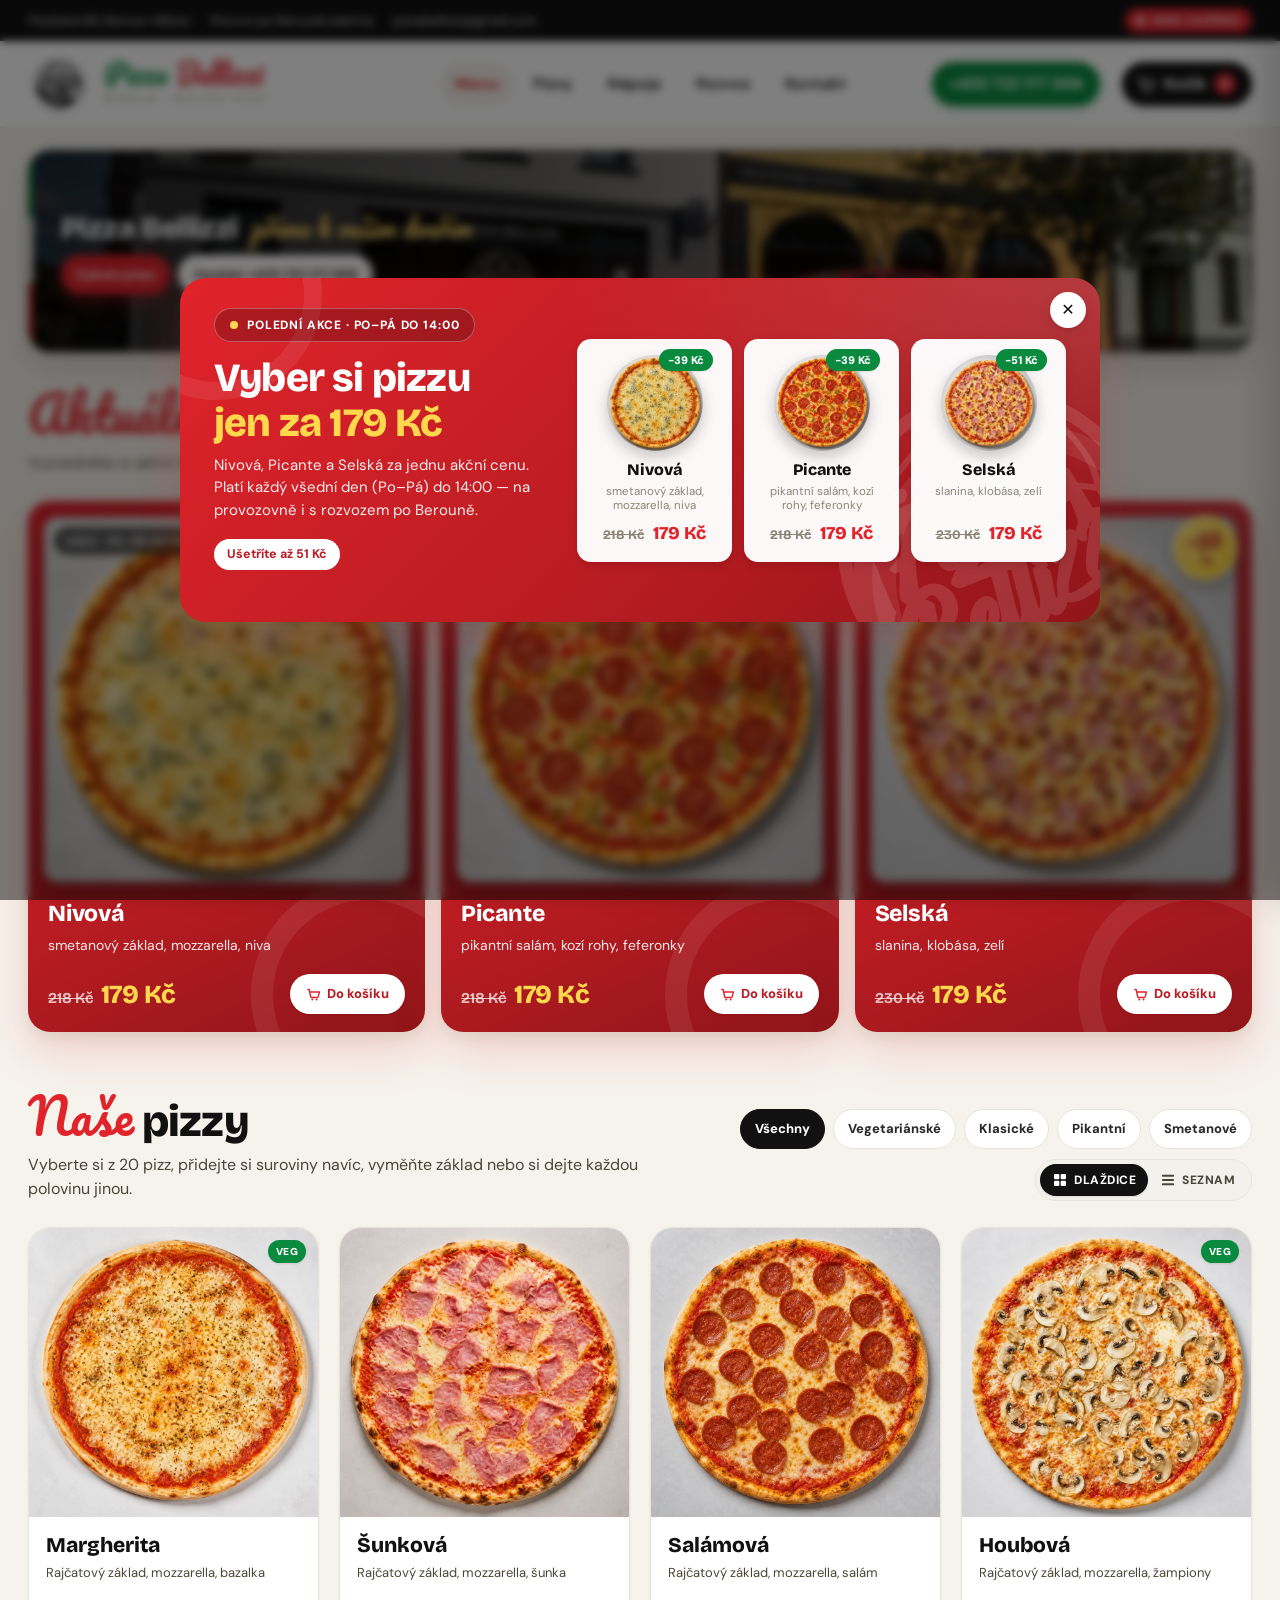
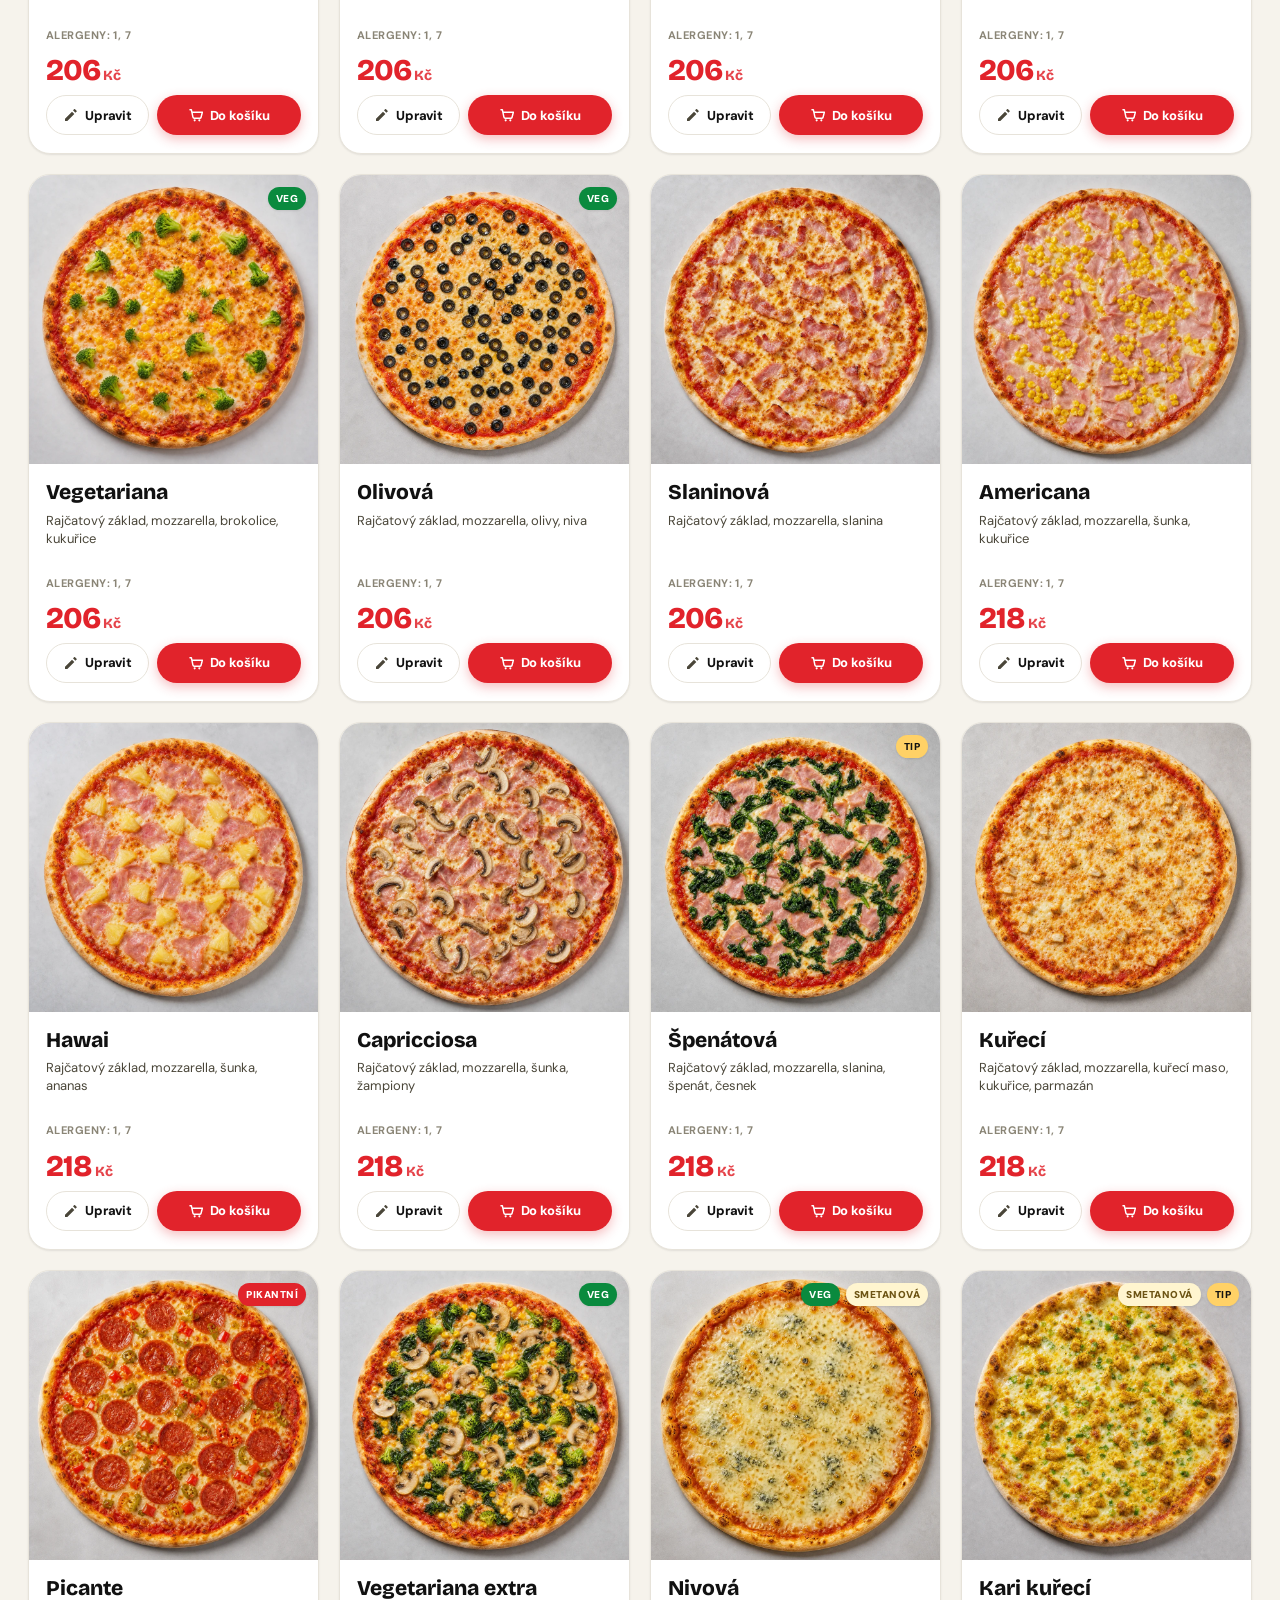
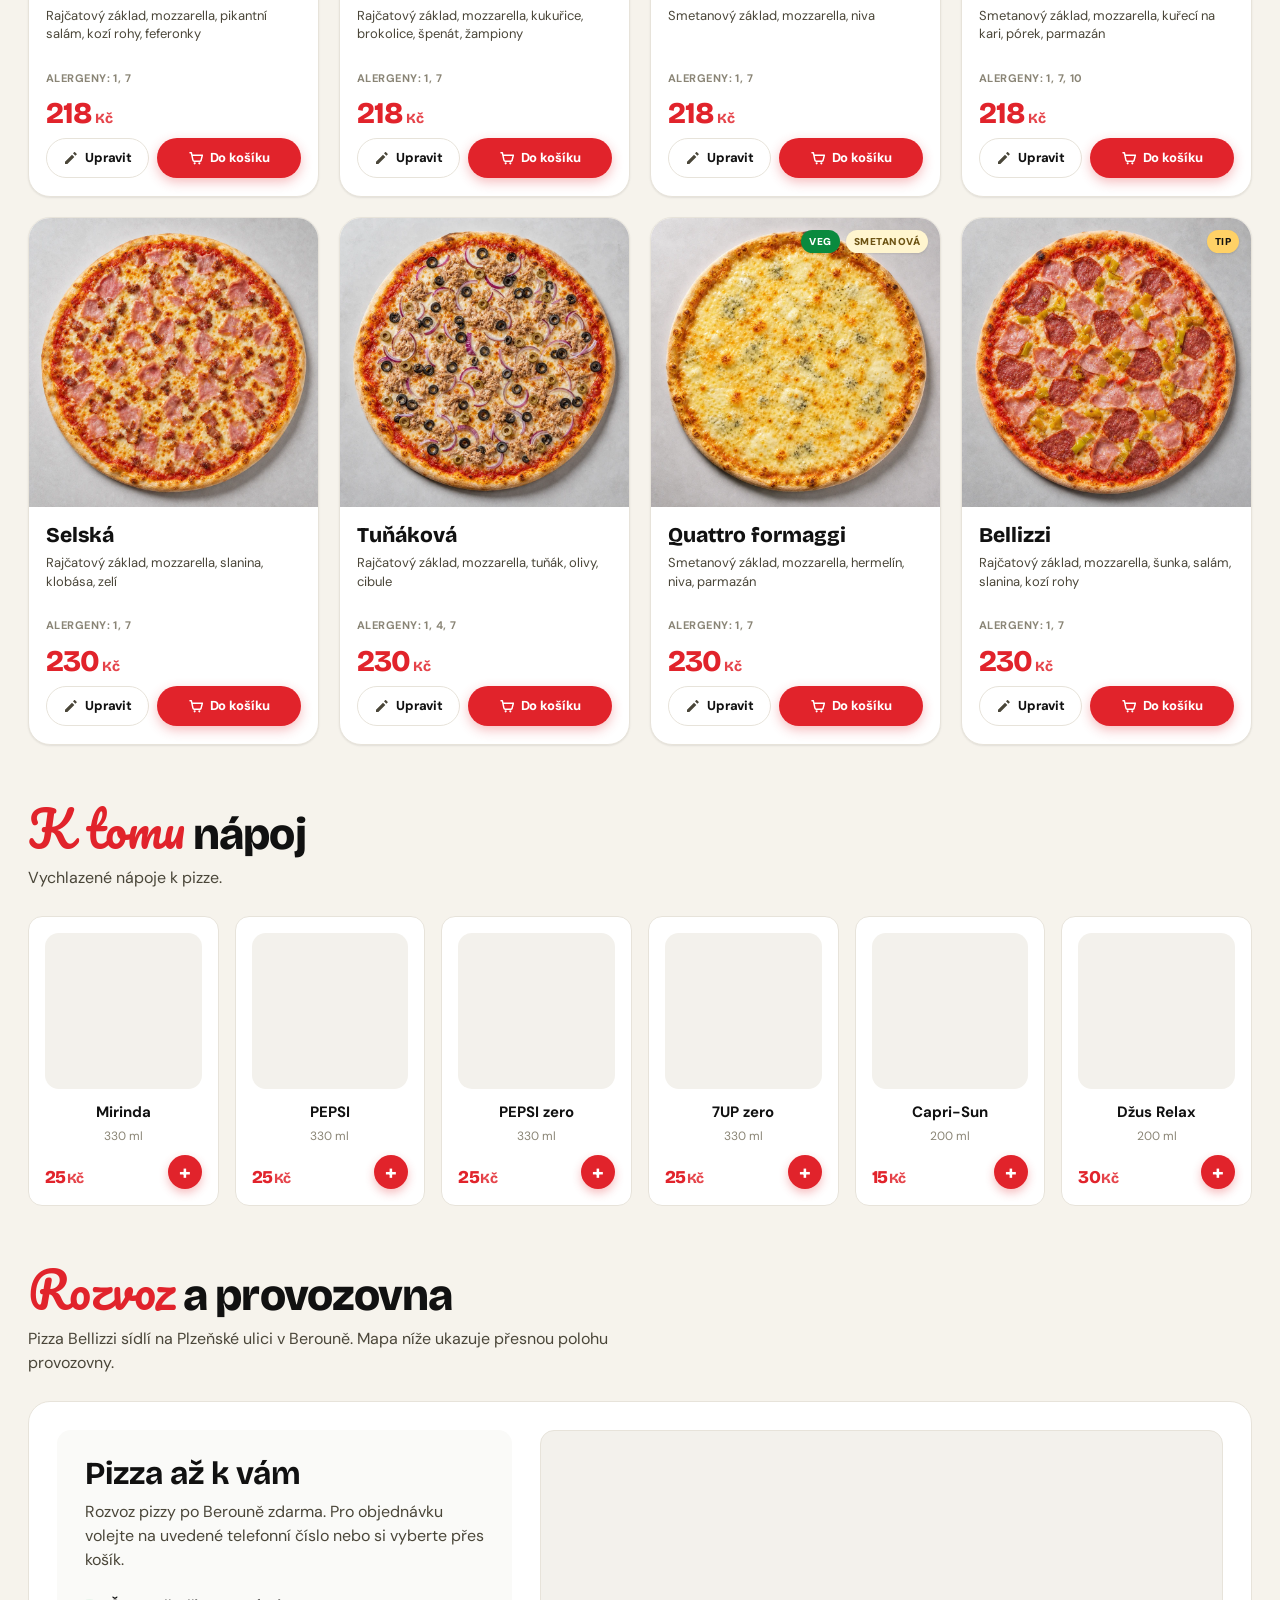
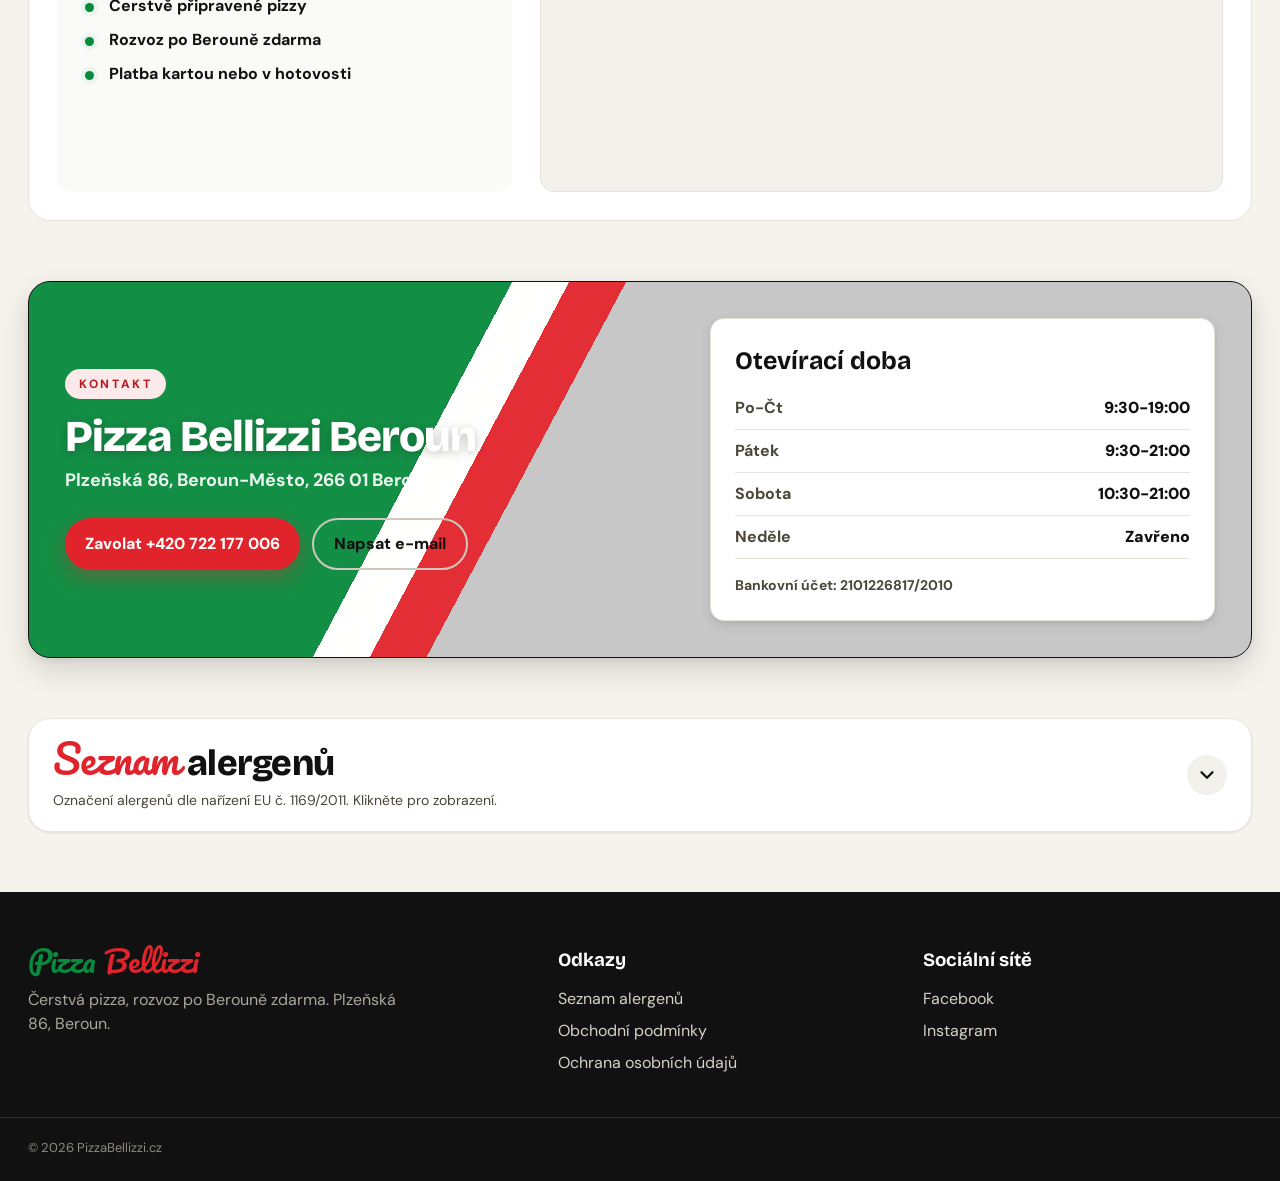
==== commit fe60bdfa: "logo" ====
--- a/index.html
+++ b/index.html
@@ -348,6 +348,7 @@
     <div class="modal lunch-modal-box" role="dialog" aria-modal="true" aria-labelledby="lunchModalTitle">
       <button class="modal-close" id="lunchModalClose" aria-label="Zavřít">✕</button>
       <article class="lunch-deal">
+        <span class="lunch-mark" aria-hidden="true"></span>
         <div class="lunch-deal-info">
           <span class="lunch-badge">
             <span class="lunch-badge-dot" aria-hidden="true"></span>
--- a/styles.css
+++ b/styles.css
@@ -752,6 +752,21 @@
 .lunch-deal::before { left: -70px; top: -90px; width: 176px; height: 176px; border-width: 18px; }
 
 .lunch-deal-info { position: relative; z-index: 1; }
+.lunch-deal-pizzas { position: relative; z-index: 1; }
+
+/* Bílý průhledný vodoznak s logem v okně polední akce (na červené kartě) */
+.lunch-mark {
+  position: absolute;
+  right: -55px;
+  bottom: -80px;
+  width: 320px;
+  height: 320px;
+  z-index: 0;
+  background: url("assets/logo-watermark.png") center / contain no-repeat;
+  filter: brightness(0) invert(1);
+  opacity: .12;
+  pointer-events: none;
+}
 
 .lunch-badge {
   display: inline-flex;
@@ -1672,6 +1687,27 @@
   min-height: 0;
   overscroll-behavior: contain;
   -webkit-overflow-scrolling: touch;
+}
+
+/* ===== Jemný vodoznak s logem v pozadí modálních oken ===== */
+/* Logo prosvítá v prázdném prostoru pod obsahem, okraj jemně přesahuje
+   a je oříznutý rohem okna – decentní branding, nepřekáží obsahu. */
+#pizzaModal .modal,
+#checkoutModal .modal { isolation: isolate; }
+
+#pizzaModal .modal::after,
+#checkoutModal .modal::after {
+  content: "";
+  position: absolute;
+  right: -9%;
+  bottom: -7%;
+  width: min(380px, 66%);
+  aspect-ratio: 1;
+  background: url("assets/logo-watermark.png") center / contain no-repeat;
+  opacity: .08;
+  filter: grayscale(1);
+  pointer-events: none;
+  z-index: -1;
 }
 
 /* ===== Pizza modal hero — čtvercová fotka + overlay s názvem a základem ===== */
@@ -2687,6 +2723,15 @@
     overflow-y: auto;
   }
   .lunch-modal .lunch-deal-info { min-width: 0; }
+  /* Vodoznak na mobilu do pravého horního rohu, kde je volné místo */
+  .lunch-modal .lunch-mark {
+    right: -42px;
+    top: -6px;
+    bottom: auto;
+    width: 190px;
+    height: 190px;
+    opacity: .14;
+  }
   /* Dekorativní kruhy v modalu na mobilu vypnout — rozšiřovaly obsah a ořezávaly ho */
   .lunch-modal .lunch-deal::before,
   .lunch-modal .lunch-deal::after { content: none; }
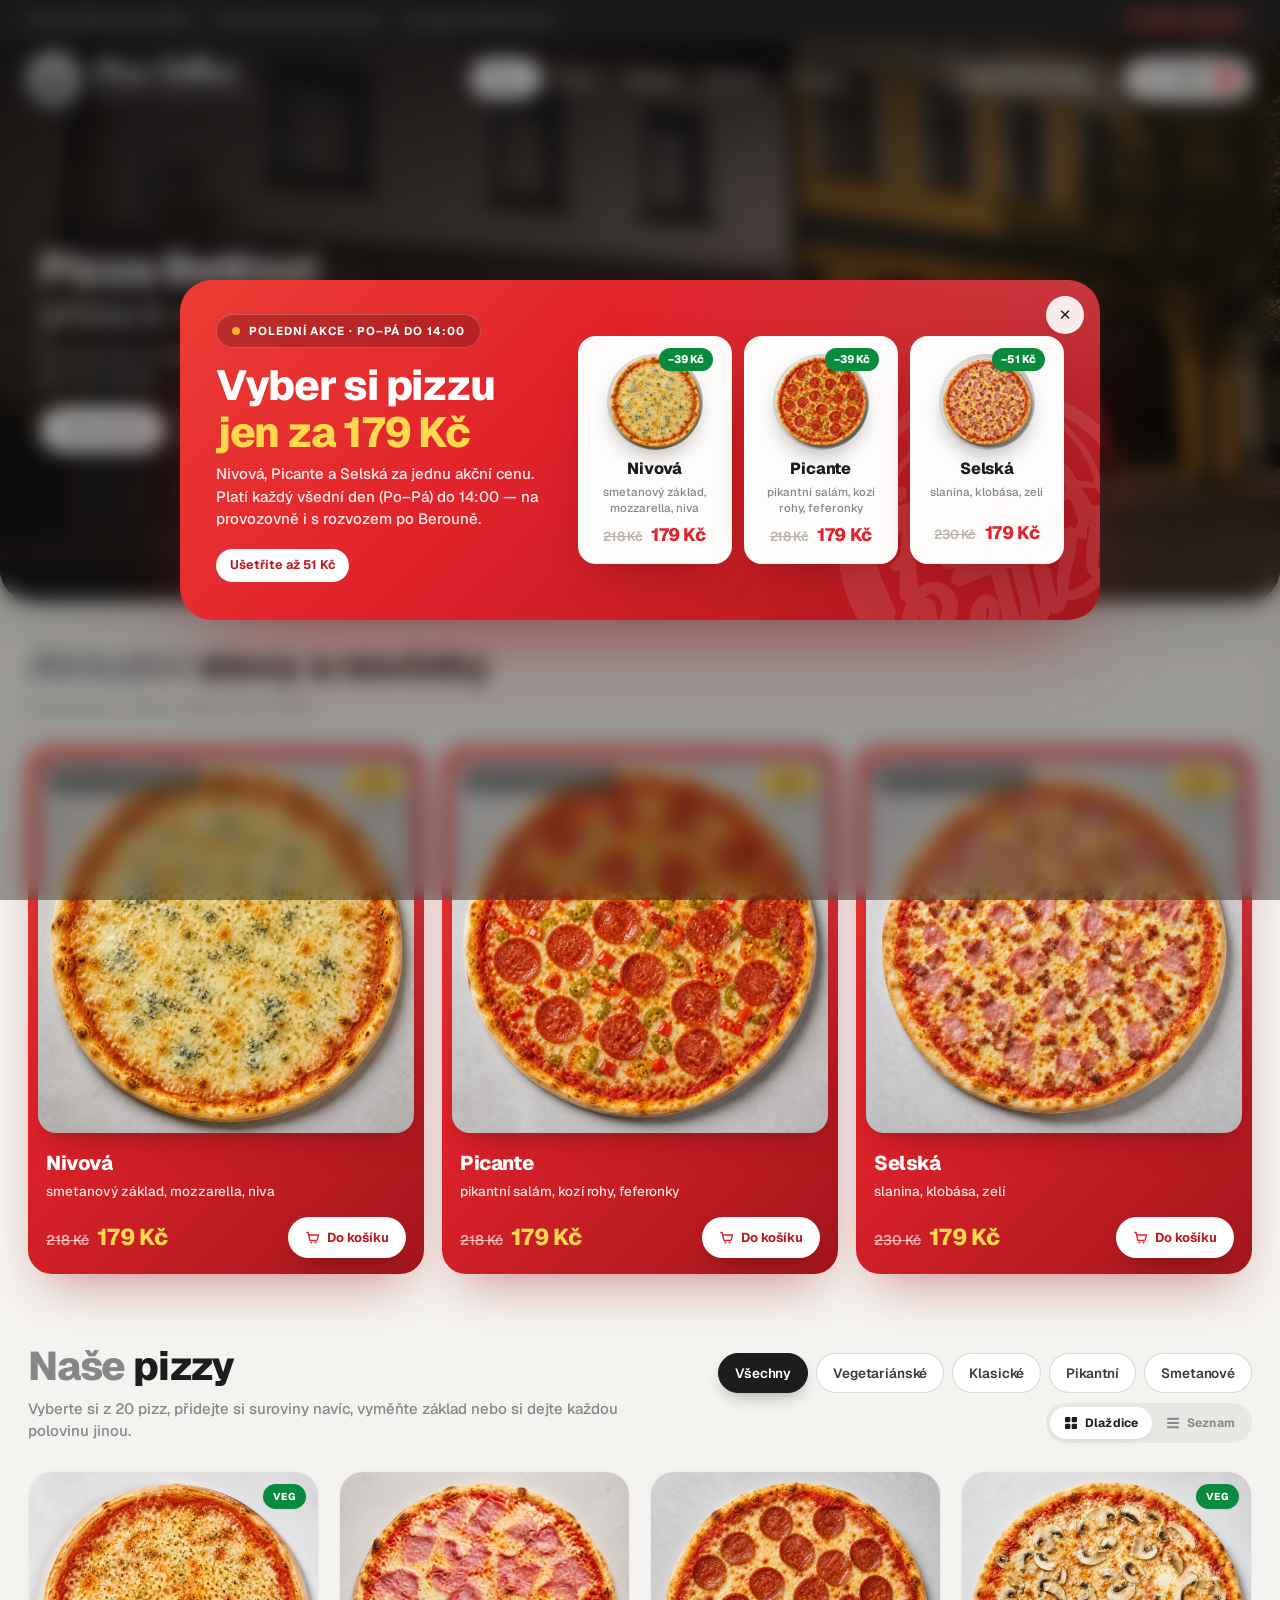
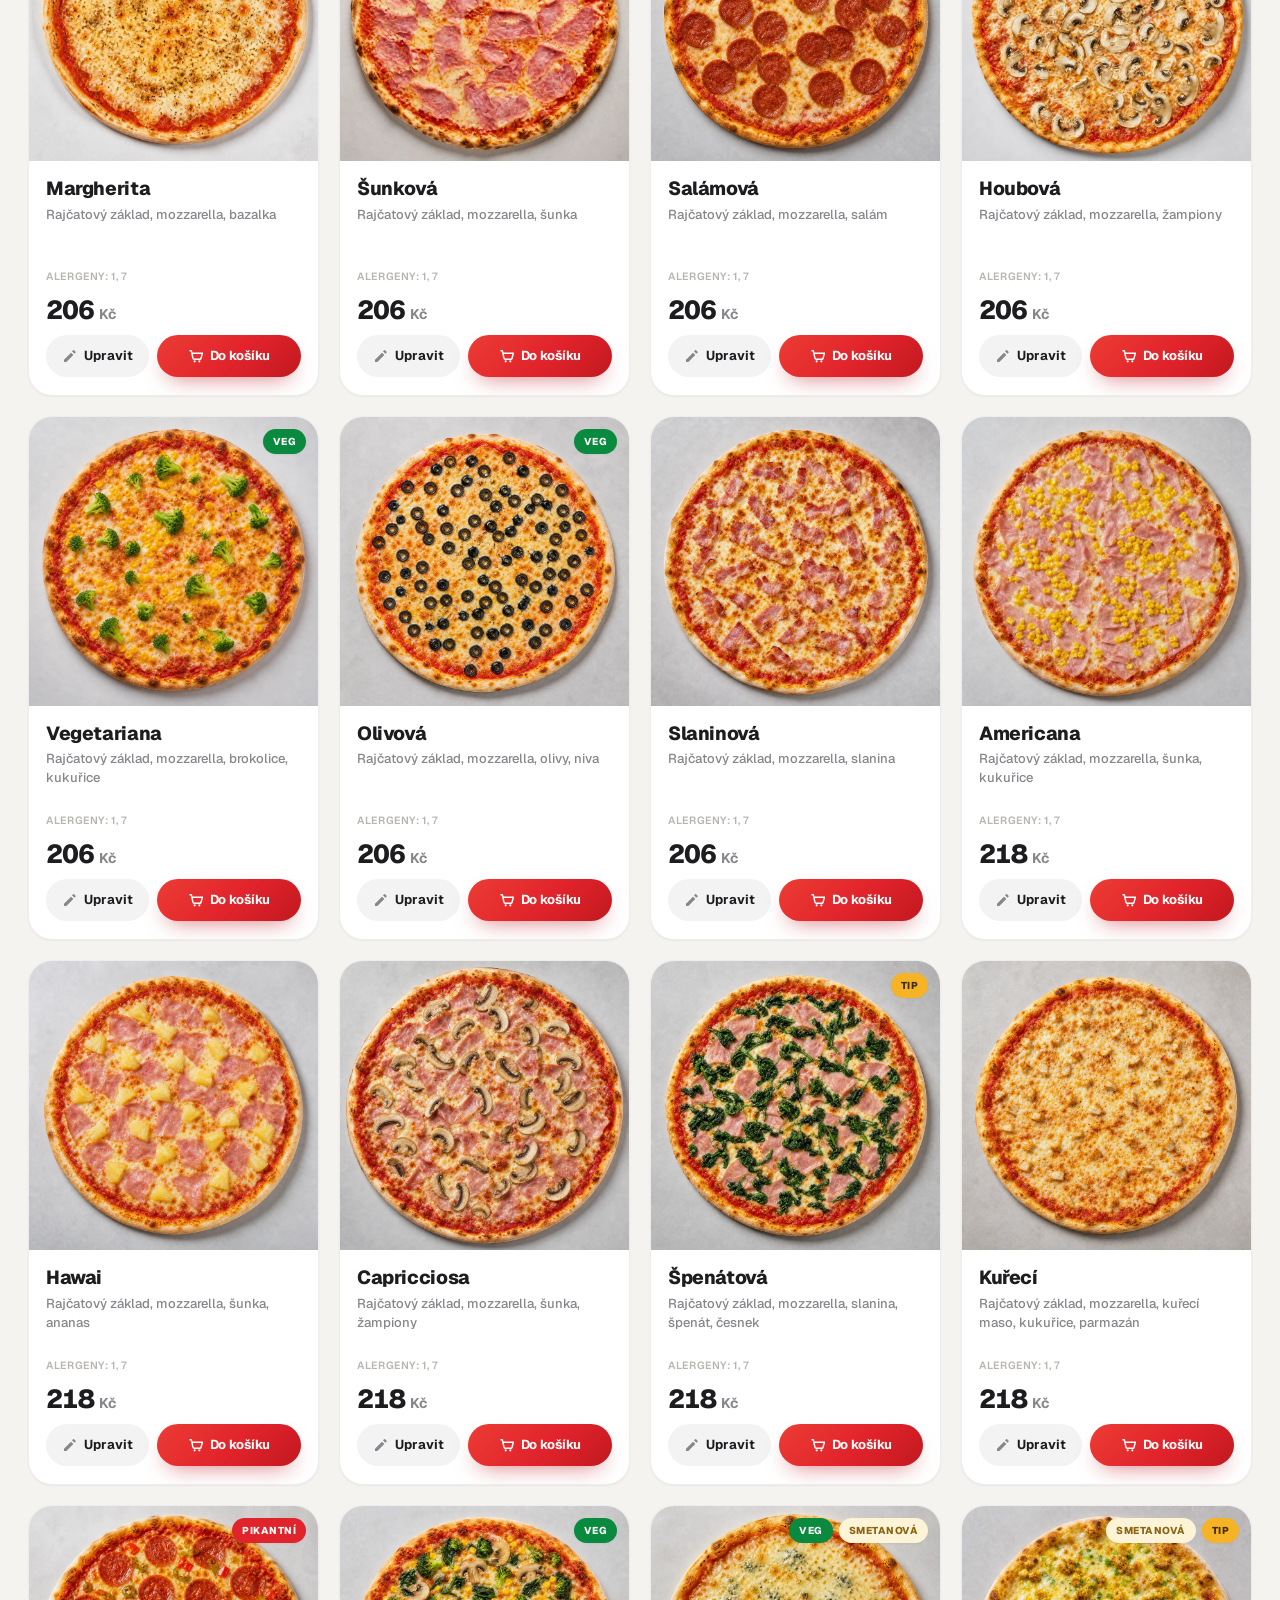
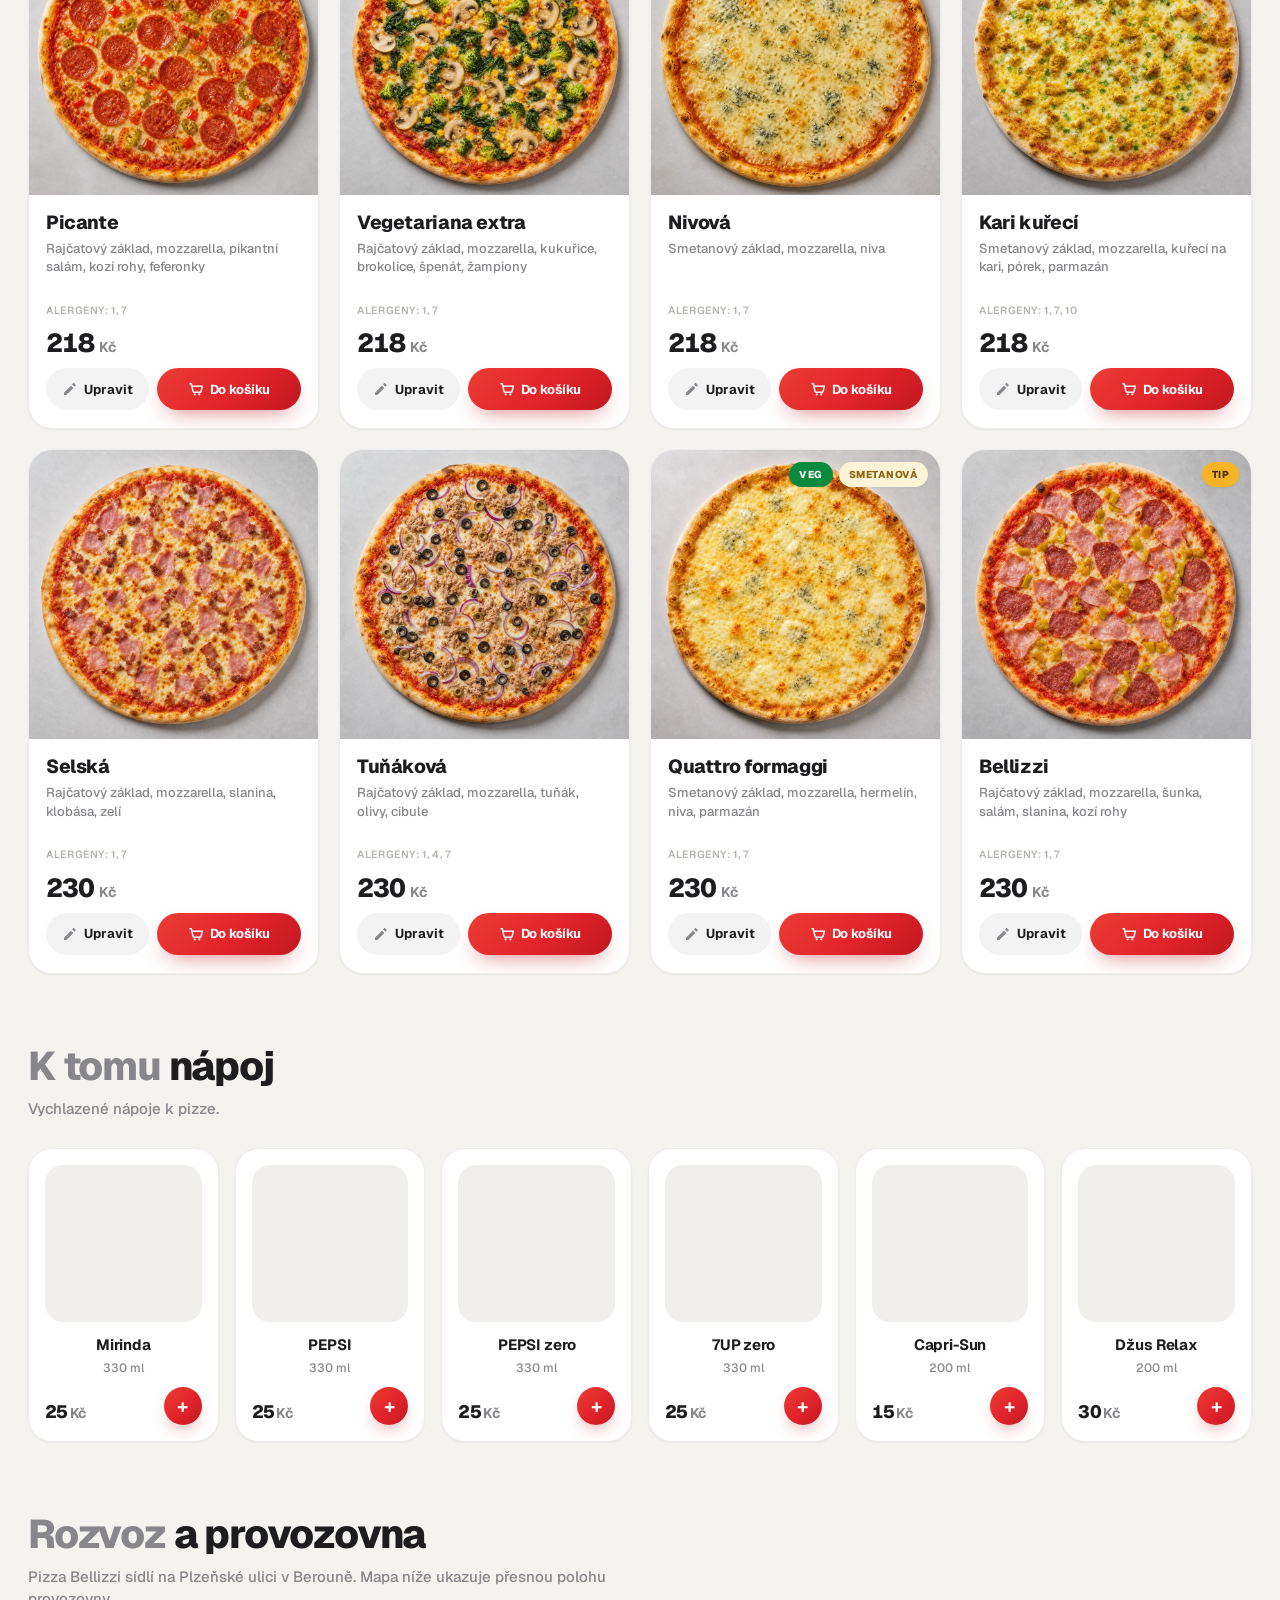
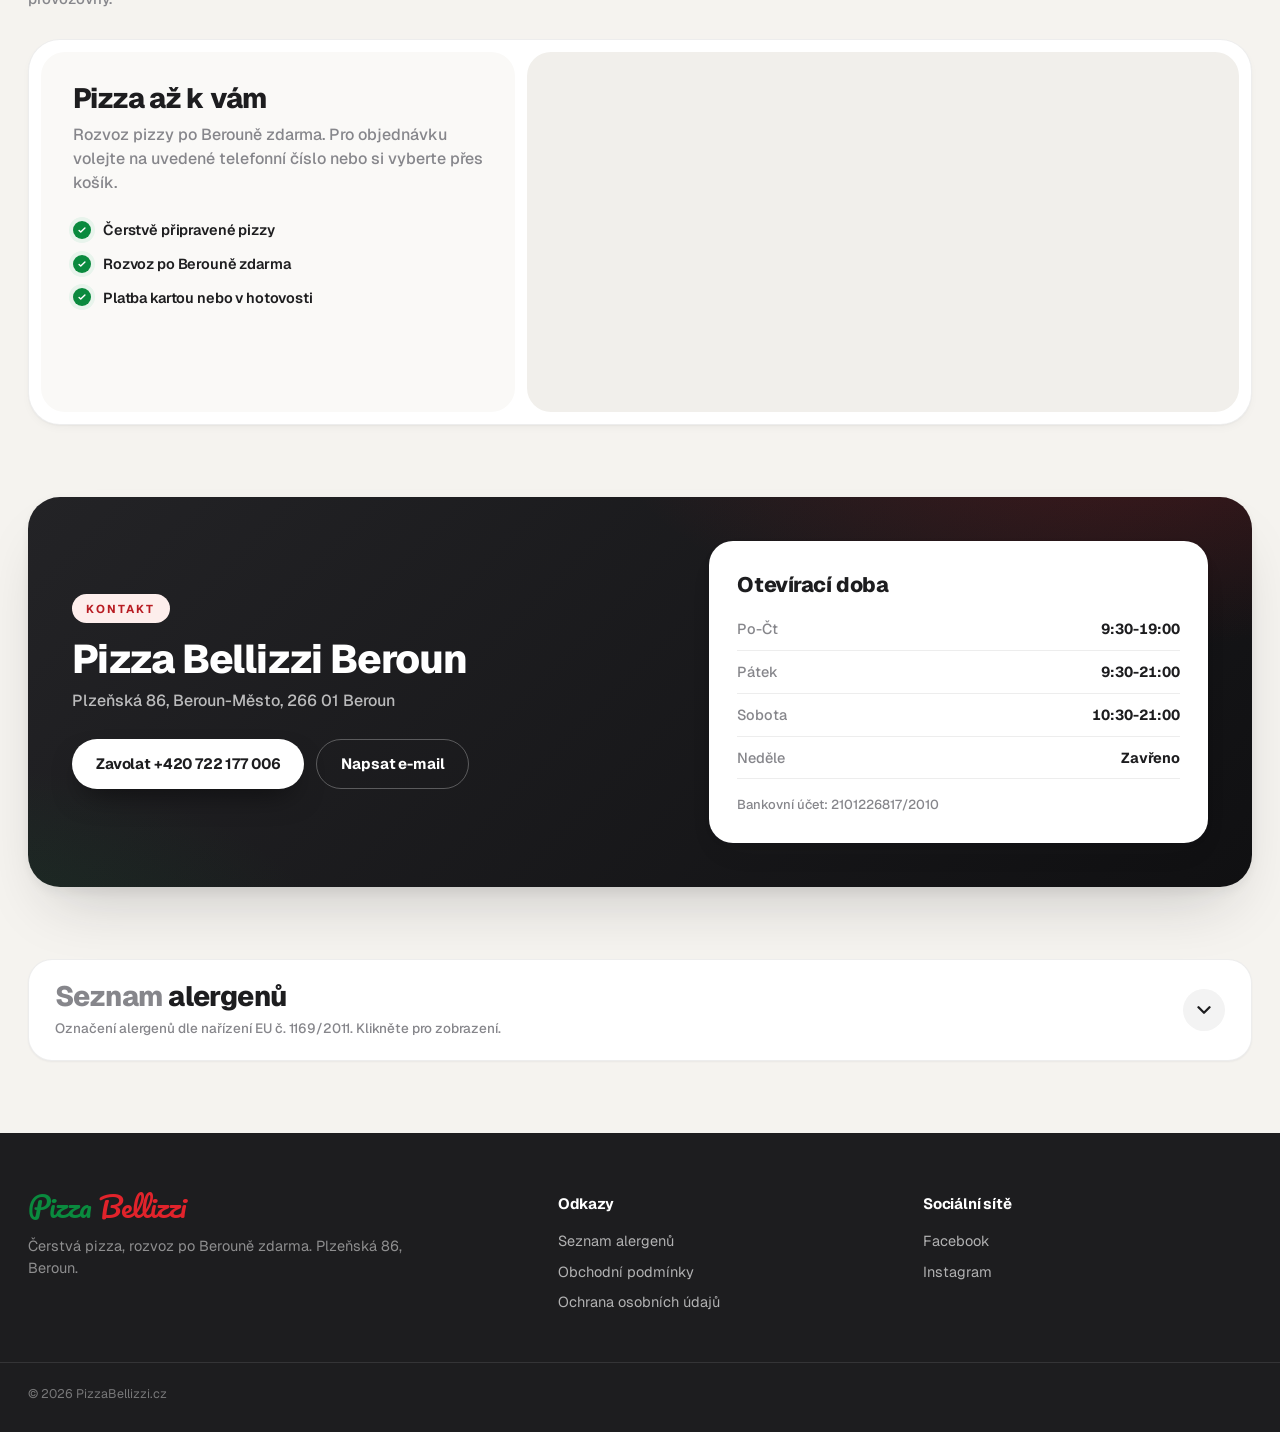
==== commit d6e4c4bd: "apple aktualizace" ====
--- a/index.html
+++ b/index.html
@@ -6,9 +6,10 @@
   <meta name="description" content="Pizza Bellizzi Beroun - online menu pizz, nápojů, otevírací doba, kontakt a mapa provozovny.">
   <title>Pizza Bellizzi Beroun | Menu pizzy a rozvoz</title>
   <link rel="icon" type="image/png" href="assets/logo.png">
+  <meta name="theme-color" content="#f5f3ef">
   <link rel="preconnect" href="https://fonts.googleapis.com">
   <link rel="preconnect" href="https://fonts.gstatic.com" crossorigin>
-  <link href="https://fonts.googleapis.com/css2?family=Pacifico&family=Bricolage+Grotesque:wght@400;600;700;800&family=DM+Sans:wght@400;500;600;700;800&family=JetBrains+Mono:wght@500;700&display=swap" rel="stylesheet">
+  <link href="https://fonts.googleapis.com/css2?family=Pacifico&family=Geist:wght@400;500;600;700;800&family=Geist+Mono:wght@500;700&display=swap" rel="stylesheet">
   <link rel="stylesheet" href="styles.css">
 </head>
 <body>
@@ -64,7 +65,7 @@
   <main>
     <section class="hero" id="menu">
       <div class="hero-banner">
-        <img src="assets/provozovna.png" alt="Provozovna Pizza Bellizzi Beroun s rozvozovým autem">
+        <img src="assets/provozovna-hero.png" alt="Provozovna Pizza Bellizzi Beroun s rozvozovým autem">
         <div class="hero-stripe" aria-hidden="true"></div>
         <div class="hero-overlay">
           <h1>Pizza Bellizzi <span>přímo k vašim dveřím</span></h1>
@@ -496,6 +497,30 @@
     </div>
   </div>
 
+  <!-- Mobilní plovoucí navigace -->
+  <nav class="nav mobile-tabbar" aria-label="Mobilní navigace">
+    <a href="#menu">
+      <svg viewBox="0 0 24 24" width="19" height="19" fill="none" stroke="currentColor" stroke-width="1.9" stroke-linecap="round" stroke-linejoin="round" aria-hidden="true"><path d="M3 10.5 12 3l9 7.5"/><path d="M5 9.5V20a1 1 0 0 0 1 1h12a1 1 0 0 0 1-1V9.5"/></svg>
+      Menu
+    </a>
+    <a href="#pizzy">
+      <svg viewBox="0 0 24 24" width="19" height="19" fill="none" stroke="currentColor" stroke-width="1.9" stroke-linecap="round" stroke-linejoin="round" aria-hidden="true"><path d="M12 2a17 17 0 0 1 10 4L12 22 2 6a17 17 0 0 1 10-4z"/><circle cx="12" cy="8" r="1" fill="currentColor" stroke="none"/><circle cx="9.5" cy="12.5" r="1" fill="currentColor" stroke="none"/><circle cx="13.5" cy="13.5" r="1" fill="currentColor" stroke="none"/></svg>
+      Pizzy
+    </a>
+    <a href="#napoje">
+      <svg viewBox="0 0 24 24" width="19" height="19" fill="none" stroke="currentColor" stroke-width="1.9" stroke-linecap="round" stroke-linejoin="round" aria-hidden="true"><path d="M6 3h12l-1.5 18h-9L6 3z"/><path d="M6.6 10h10.8"/></svg>
+      Nápoje
+    </a>
+    <a href="#rozvoz">
+      <svg viewBox="0 0 24 24" width="19" height="19" fill="none" stroke="currentColor" stroke-width="1.9" stroke-linecap="round" stroke-linejoin="round" aria-hidden="true"><path d="M20 10c0 6-8 12-8 12s-8-6-8-12a8 8 0 0 1 16 0z"/><circle cx="12" cy="10" r="2.6"/></svg>
+      Rozvoz
+    </a>
+    <a href="#kontakt">
+      <svg viewBox="0 0 24 24" width="19" height="19" fill="none" stroke="currentColor" stroke-width="1.9" stroke-linecap="round" stroke-linejoin="round" aria-hidden="true"><path d="M22 16.9v3a2 2 0 0 1-2.2 2 19.8 19.8 0 0 1-8.6-3 19.5 19.5 0 0 1-6-6 19.8 19.8 0 0 1-3-8.7A2 2 0 0 1 4.1 2h3a2 2 0 0 1 2 1.7c.1.9.4 1.8.7 2.7a2 2 0 0 1-.5 2.1L8.1 9.9a16 16 0 0 0 6 6l1.4-1.2a2 2 0 0 1 2.1-.5c.9.3 1.8.6 2.7.7a2 2 0 0 1 1.7 2z"/></svg>
+      Kontakt
+    </a>
+  </nav>
+
   <button class="to-top" aria-label="Zpět nahoru">↑</button>
   <script src="script.js"></script>
 </body>
--- a/styles.css
+++ b/styles.css
@@ -1,56 +1,85 @@
+/* ==========================================================================
+   Pizza Bellizzi · zákaznický web
+   Design systém: „Apple minimal“ — porcelánové pozadí, bílé karty s velkým
+   rádiusem, hairline linky, černé pill CTA, jemné vrstvené stíny, Geist.
+   ========================================================================== */
+
 :root {
+  /* neutrály */
+  --ink: #1d1d1f;
+  --ink-2: #3a3a3c;
+  --muted: #86868b;
+  --faint: #b8b5b0;
+  --bg: #f5f3ef;
+  --surface: #ffffff;
+  --surface-2: #faf9f7;
+  --line: rgba(29, 29, 31, 0.08);
+  --line-strong: rgba(29, 29, 31, 0.16);
+
+  /* brand */
+  --rosso: #e1232b;
+  --rosso-dark: #b81c22;
+  --rosso-soft: #fdeeec;
   --verde: #0a8a3e;
   --verde-dark: #0a6e34;
-  --verde-soft: #e9f6ed;
-  --rosso: #e1232b;
-  --rosso-dark: #b81c22;
-  --rosso-soft: #fce9ea;
-  --nero: #111111;
-  --nero-soft: #292929;
-  --grigio-50: #fafaf8;
-  --grigio-100: #f3f1ec;
-  --grigio-200: #e7e3da;
-  --grigio-300: #cfc9bd;
-  --grigio-500: #8a8576;
-  --grigio-700: #4a4639;
+  --verde-soft: #e8f4ec;
+  --gold: #f5b325;
+  --gold-soft: #fdf3d7;
+
+  /* aliasy (zpětná kompatibilita) */
+  --nero: var(--ink);
+  --nero-soft: var(--ink-2);
   --bianco: #ffffff;
-  --bg: #f6f3ec;
-  --gold: #c89a3a;
-  --shadow-sm: 0 1px 2px rgba(17,17,17,.06), 0 1px 3px rgba(17,17,17,.04);
-  --shadow-md: 0 4px 12px rgba(17,17,17,.08), 0 2px 4px rgba(17,17,17,.05);
-  --shadow-lg: 0 12px 32px rgba(17,17,17,.14), 0 4px 8px rgba(17,17,17,.06);
-  --shadow-pop: 0 18px 48px rgba(225,35,43,.18), 0 6px 14px rgba(10,138,62,.10);
-  --r-sm: 8px;
-  --r-md: 14px;
-  --r-lg: 22px;
+  --grigio-50: var(--surface-2);
+  --grigio-100: #f1efeb;
+  --grigio-200: #e7e4df;
+  --grigio-300: #d5d2cc;
+  --grigio-500: var(--muted);
+  --grigio-700: var(--ink-2);
+
+  /* stíny — měkké, vrstvené, „vzduchové“ */
+  --shadow-xs: 0 1px 2px rgba(29, 29, 31, 0.05);
+  --shadow-sm: 0 1px 2px rgba(29, 29, 31, 0.04), 0 4px 12px -4px rgba(29, 29, 31, 0.06);
+  --shadow-md: 0 2px 6px rgba(29, 29, 31, 0.05), 0 14px 32px -14px rgba(29, 29, 31, 0.14);
+  --shadow-lg: 0 4px 12px rgba(29, 29, 31, 0.06), 0 32px 64px -24px rgba(29, 29, 31, 0.22);
+  --shadow-pop: 0 6px 14px rgba(29, 29, 31, 0.06), 0 28px 56px -20px rgba(29, 29, 31, 0.20);
+
+  --r-sm: 12px;
+  --r-md: 18px;
+  --r-lg: 24px;
+  --r-xl: 32px;
   --r-pill: 999px;
+
   --font-display: "Pacifico", "Brush Script MT", cursive;
-  --font-heading: "Bricolage Grotesque", "Inter", system-ui, sans-serif;
-  --font-body: "DM Sans", "Inter", system-ui, sans-serif;
-  --font-mono: "JetBrains Mono", ui-monospace, monospace;
+  --font-heading: "Geist", -apple-system, BlinkMacSystemFont, "SF Pro Display", system-ui, sans-serif;
+  --font-body: "Geist", -apple-system, BlinkMacSystemFont, "SF Pro Text", system-ui, sans-serif;
+  --font-mono: "Geist Mono", ui-monospace, "SF Mono", monospace;
+
+  --ease-spring: cubic-bezier(0.32, 0.72, 0.24, 1);
 }
 
 * { box-sizing: border-box; }
 html { scroll-behavior: smooth; }
+
 body {
   margin: 0;
   font-family: var(--font-body);
-  color: var(--nero);
+  color: var(--ink);
   background: var(--bg);
   font-size: 16px;
   line-height: 1.5;
   -webkit-font-smoothing: antialiased;
-}
-
+  text-rendering: optimizeLegibility;
+}
+
+/* jemné světelné pozadí místo hrubé textury */
 body::before {
   content: "";
   position: fixed;
   inset: 0;
-  background-image:
-    radial-gradient(rgba(0,0,0,.025) 1px, transparent 1px),
-    radial-gradient(rgba(0,0,0,.018) 1px, transparent 1px);
-  background-position: 0 0, 1px 2px;
-  background-size: 3px 3px, 5px 5px;
+  background:
+    radial-gradient(90rem 42rem at 82% -12%, rgba(225, 35, 43, 0.045), transparent 60%),
+    radial-gradient(70rem 36rem at -10% 6%, rgba(10, 138, 62, 0.04), transparent 55%);
   pointer-events: none;
   z-index: -1;
 }
@@ -59,15 +88,19 @@
 a { color: inherit; text-decoration: none; }
 button { font: inherit; cursor: pointer; border: 0; color: inherit; background: none; }
 
+::selection { background: rgba(225, 35, 43, 0.14); }
+
 /* ===== Statusbar ===== */
 .statusbar {
-  background: var(--nero);
-  color: var(--bianco);
-  font-size: 13px;
+  background: var(--ink);
+  color: rgba(255, 255, 255, 0.85);
+  font-size: 12.5px;
+  font-weight: 500;
+  letter-spacing: 0.01em;
 }
 
 .statusbar-inner {
-  max-width: 1320px;
+  max-width: 1280px;
   margin: 0 auto;
   padding: 8px 28px;
   display: flex;
@@ -80,78 +113,143 @@
 .statusbar-right {
   display: flex;
   align-items: center;
-  gap: 20px;
+  gap: 22px;
   flex-wrap: wrap;
 }
 
-.statusbar-left span { opacity: .82; }
+.statusbar-left span { opacity: 0.72; }
 
 .pill-open {
   display: inline-flex;
   align-items: center;
-  gap: 8px;
+  gap: 7px;
   padding: 4px 12px;
   border-radius: var(--r-pill);
-  background: var(--verde);
-  color: var(--bianco);
+  background: rgba(48, 209, 88, 0.16);
+  color: #4ade80;
   font-size: 11px;
-  font-weight: 800;
-  letter-spacing: .04em;
+  font-weight: 700;
+  letter-spacing: 0.05em;
   text-transform: uppercase;
   font-variant-numeric: tabular-nums;
 }
 
 .pill-open::before {
   content: "";
-  width: 7px;
-  height: 7px;
+  width: 6px;
+  height: 6px;
   border-radius: 50%;
-  background: #b4f5c4;
-  box-shadow: 0 0 0 3px rgba(180,245,196,.35);
-}
-
-/* ===== Header ===== */
+  background: #30d158;
+  box-shadow: 0 0 0 3px rgba(48, 209, 88, 0.22);
+  animation: openPulse 2.2s infinite;
+}
+
+@keyframes openPulse {
+  0%, 100% { opacity: 1; }
+  50% { opacity: 0.35; }
+}
+
+.pill-open.closed {
+  background: rgba(255, 69, 58, 0.16);
+  color: #ff6961;
+}
+.pill-open.closed::before {
+  background: #ff453a;
+  box-shadow: 0 0 0 3px rgba(255, 69, 58, 0.22);
+  animation: none;
+}
+
+/* ===== Header — glass bar ===== */
 .header {
   position: sticky;
   top: 0;
   z-index: 40;
-  background: rgba(255,255,255,.96);
-  color: var(--nero);
-  border-bottom: 1px solid var(--grigio-200);
-  box-shadow: var(--shadow-sm);
+  background: rgba(250, 249, 247, 0.78);
+  -webkit-backdrop-filter: saturate(1.8) blur(22px);
+  backdrop-filter: saturate(1.8) blur(22px);
+  border-bottom: 1px solid var(--line);
+  transition: background 0.28s ease, border-color 0.28s ease;
+}
+
+/* nahoře nad hero fotkou: průhledný header, bílé texty */
+.header.at-top {
+  background: transparent;
+  -webkit-backdrop-filter: none;
+  backdrop-filter: none;
+  border-bottom-color: transparent;
+}
+
+.header.at-top .brand-word span:first-child,
+.header.at-top .brand-word span:last-child { color: #fff; }
+.header.at-top .brand-sub { color: rgba(255, 255, 255, 0.72); }
+.header.at-top .brand-mark {
+  background: rgba(255, 255, 255, 0.92);
+  border-color: transparent;
+}
+
+.header.at-top .nav a { color: rgba(255, 255, 255, 0.82); }
+.header.at-top .nav a:hover {
+  background: rgba(255, 255, 255, 0.14);
+  color: #fff;
+}
+.header.at-top .nav a.active { background: #fff; color: var(--ink); }
+
+.header.at-top .header-call {
+  background: rgba(255, 255, 255, 0.14);
+  border-color: rgba(255, 255, 255, 0.3);
+  color: #fff;
+  -webkit-backdrop-filter: blur(10px);
   backdrop-filter: blur(10px);
 }
 
+.header.at-top .header-cart {
+  background: #fff;
+  color: var(--ink);
+  box-shadow: 0 10px 26px -10px rgba(0, 0, 0, 0.5);
+}
+.header.at-top .header-cart:hover { background: #f2f0ec; }
+
+.header.at-top .mobile-open {
+  background: rgba(8, 8, 10, 0.38);
+  color: #4ade80;
+  -webkit-backdrop-filter: blur(10px);
+  backdrop-filter: blur(10px);
+}
+.header.at-top .mobile-open.closed {
+  background: rgba(8, 8, 10, 0.38);
+  color: #ff6b64;
+}
+
 .header-inner {
-  max-width: 1320px;
+  max-width: 1280px;
   margin: 0 auto;
   padding: 12px 28px;
   display: flex;
   align-items: center;
-  gap: 22px;
+  gap: 20px;
   flex-wrap: wrap;
 }
 
 .brand {
   display: inline-flex;
   align-items: center;
-  gap: 14px;
+  gap: 13px;
   min-width: 0;
   flex: 1 1 auto;
 }
 
 .brand-mark {
-  width: 62px;
-  height: 62px;
+  width: 52px;
+  height: 52px;
   flex: 0 0 auto;
   display: inline-flex;
   align-items: center;
   justify-content: center;
   border-radius: 50%;
-  background: var(--bianco);
-  padding: 6px;
-  border: 1px solid var(--grigio-200);
-  box-shadow: var(--shadow-sm);
+  background: var(--surface);
+  padding: 5px;
+  border: 1px solid var(--line);
+  box-shadow: var(--shadow-xs);
 }
 
 .brand-mark img {
@@ -164,10 +262,10 @@
 
 .brand-word {
   font-family: var(--font-display);
-  font-size: 28px;
+  font-size: 25px;
   line-height: 1;
   display: inline-flex;
-  gap: 8px;
+  gap: 7px;
 }
 
 .brand-word span:first-child { color: var(--verde); }
@@ -175,16 +273,17 @@
 
 .brand-sub {
   display: block;
-  margin-top: 3px;
-  font-size: 10.5px;
-  letter-spacing: .22em;
+  margin-top: 4px;
+  font-size: 10px;
+  font-weight: 600;
+  letter-spacing: 0.2em;
   text-transform: uppercase;
-  color: var(--grigio-500);
+  color: var(--muted);
 }
 
 .mobile-open { display: none; }
 
-/* Desktop pořadí v hlavičce: brand | nav | call | cart (cart úplně vpravo) */
+/* desktop pořadí: brand | nav | call | cart */
 .brand { order: 1; }
 .nav { order: 2; }
 .header-call { order: 3; }
@@ -192,7 +291,7 @@
 
 .nav {
   display: flex;
-  gap: 4px;
+  gap: 2px;
   align-items: center;
   flex: 1 1 auto;
   justify-content: center;
@@ -200,31 +299,40 @@
 
 .nav a {
   position: relative;
-  padding: 10px 15px;
+  padding: 9px 15px;
   border-radius: var(--r-pill);
-  color: var(--nero-soft);
-  font-weight: 700;
-  transition: background .15s ease, color .15s ease;
-}
-
-.nav a:hover,
-.nav a.active {
-  background: var(--grigio-100);
-  color: var(--rosso);
-}
+  color: var(--ink-2);
+  font-weight: 600;
+  font-size: 14.5px;
+  letter-spacing: -0.01em;
+  transition: background 0.18s ease, color 0.18s ease;
+}
+
+.nav a:hover { background: rgba(29, 29, 31, 0.05); color: var(--ink); }
+.nav a.active { background: var(--ink); color: #fff; }
 
 .header-call {
   display: inline-flex;
   align-items: center;
   justify-content: center;
   min-height: 42px;
-  padding: 10px 17px;
+  padding: 10px 18px;
   border-radius: var(--r-pill);
-  background: var(--verde);
-  color: var(--bianco);
-  font-weight: 800;
-  box-shadow: 0 4px 12px rgba(10,138,62,.25);
+  background: var(--surface);
+  border: 1px solid var(--line-strong);
+  color: var(--ink);
+  font-weight: 700;
+  font-size: 14px;
+  letter-spacing: -0.01em;
   white-space: nowrap;
+  font-variant-numeric: tabular-nums;
+  box-shadow: var(--shadow-xs);
+  transition: transform 0.16s ease, box-shadow 0.16s ease, border-color 0.16s ease;
+}
+.header-call:hover {
+  transform: translateY(-1px);
+  box-shadow: var(--shadow-sm);
+  border-color: var(--line-strong);
 }
 
 .header-cart {
@@ -233,98 +341,93 @@
   align-items: center;
   gap: 8px;
   min-height: 42px;
-  padding: 10px 16px 10px 14px;
+  padding: 10px 16px 10px 15px;
   border-radius: var(--r-pill);
-  background: var(--nero);
-  color: var(--bianco);
-  font-weight: 800;
-  box-shadow: var(--shadow-md);
-  transition: background .15s ease;
-}
-
-.header-cart:hover { background: var(--rosso); }
+  background: var(--ink);
+  color: #fff;
+  font-weight: 700;
+  font-size: 14px;
+  letter-spacing: -0.01em;
+  box-shadow: 0 8px 20px -8px rgba(29, 29, 31, 0.45);
+  transition: transform 0.16s var(--ease-spring), box-shadow 0.16s ease, background 0.16s ease;
+}
+
+.header-cart:hover {
+  transform: translateY(-1px);
+  background: #000;
+  box-shadow: 0 12px 26px -8px rgba(29, 29, 31, 0.5);
+}
+.header-cart:active { transform: scale(0.97); }
 
 .cart-count {
   display: inline-flex;
   align-items: center;
   justify-content: center;
-  min-width: 22px;
-  height: 22px;
+  min-width: 21px;
+  height: 21px;
   padding: 0 6px;
   border-radius: var(--r-pill);
   background: var(--rosso);
-  color: var(--bianco);
-  font-size: 12px;
-  font-weight: 900;
-}
-
-.header-cart:hover .cart-count {
-  background: var(--bianco);
-  color: var(--rosso);
-}
-
-/* ===== Hero ===== */
+  color: #fff;
+  font-size: 11.5px;
+  font-weight: 800;
+  font-variant-numeric: tabular-nums;
+}
+
+.header-cart:hover .cart-count { background: var(--rosso); color: #fff; }
+
+/* ===== Hero — fotka až do hrany, zaoblení jen dole ===== */
+/* Hero se podsouvá pod průhledný header (záporný margin o výšku headeru). */
 .hero {
-  max-width: 1320px;
-  margin: 22px auto 0;
-  padding: 0 28px;
+  max-width: none;
+  margin: calc(-1 * var(--header-h, 77px)) 0 0;
+  padding: 0;
 }
 
 .hero-banner {
   position: relative;
-  border-radius: var(--r-lg);
+  border-radius: 0 0 var(--r-xl) var(--r-xl);
   overflow: hidden;
-  border: 1px solid var(--nero);
+  background: #141416;
   box-shadow: var(--shadow-lg);
-  background: var(--nero);
 }
 
 .hero-banner > img {
   width: 100%;
-  height: clamp(140px, 16vw, 200px);
+  height: clamp(380px, 44vw, 560px);
   object-fit: cover;
   object-position: center 62%;
   display: block;
-  filter: saturate(.85) brightness(.85);
+  filter: saturate(0.95) brightness(0.62);
 }
 
 .hero-stripe {
   position: absolute;
   inset: 0;
-  background: linear-gradient(
-    to right,
-    rgba(0,0,0,.72) 0%,
-    rgba(0,0,0,.5) 42%,
-    rgba(0,0,0,.18) 72%,
-    rgba(0,0,0,.05) 100%
-  );
+  background:
+    linear-gradient(to bottom, rgba(8, 8, 10, 0.55) 0%, rgba(8, 8, 10, 0) 30%),
+    linear-gradient(
+      to right,
+      rgba(10, 10, 12, 0.82) 0%,
+      rgba(10, 10, 12, 0.55) 44%,
+      rgba(10, 10, 12, 0.12) 78%,
+      rgba(10, 10, 12, 0) 100%
+    );
   pointer-events: none;
 }
 
-.hero-stripe::after {
-  content: "";
-  position: absolute;
-  left: 0;
-  top: 0;
-  bottom: 0;
-  width: 4px;
-  background: linear-gradient(
-    to bottom,
-    var(--verde) 0 33%,
-    var(--bianco) 33% 66%,
-    var(--rosso) 66% 100%
-  );
-}
+.hero-stripe::after { content: none; }
 
 .hero-overlay {
   position: absolute;
   inset: 0;
+  max-width: 1280px;
+  margin: 0 auto;
   display: flex;
   flex-direction: column;
   justify-content: center;
-  padding: 18px 32px;
-  color: var(--bianco);
-  max-width: 640px;
+  padding: calc(var(--header-h, 77px) + 10px) 40px 36px;
+  color: #fff;
 }
 
 .hero-eyebrow {
@@ -333,13 +436,14 @@
   width: fit-content;
   padding: 6px 14px;
   border-radius: var(--r-pill);
-  background: rgba(255,255,255,.16);
-  border: 1px solid rgba(255,255,255,.28);
-  font-size: 12px;
-  font-weight: 800;
-  letter-spacing: .22em;
+  background: rgba(255, 255, 255, 0.14);
+  border: 1px solid rgba(255, 255, 255, 0.22);
+  font-size: 11.5px;
+  font-weight: 700;
+  letter-spacing: 0.18em;
   text-transform: uppercase;
-  backdrop-filter: blur(6px);
+  -webkit-backdrop-filter: blur(8px);
+  backdrop-filter: blur(8px);
 }
 
 .hero-eyebrow.dark {
@@ -351,78 +455,107 @@
 .hero h1 {
   margin: 6px 0 0;
   font-family: var(--font-heading);
-  font-size: clamp(20px, 2.4vw, 30px);
-  line-height: 1.05;
+  font-size: clamp(26px, 3.4vw, 44px);
+  line-height: 1.04;
   font-weight: 800;
-  letter-spacing: -.02em;
-  text-shadow: 0 2px 14px rgba(0,0,0,.45);
+  letter-spacing: -0.03em;
 }
 
 .hero h1 span {
-  display: inline;
-  margin-left: 8px;
-  font-family: var(--font-display);
-  font-weight: 400;
-  color: #ffd166;
-  letter-spacing: 0;
-  font-size: .82em;
+  display: block;
+  margin: 4px 0 0;
+  font-family: var(--font-heading);
+  font-weight: 800;
+  letter-spacing: -0.03em;
+  color: rgba(255, 255, 255, 0.56);
+  font-size: 0.82em;
 }
 
 .hero p {
-  display: none;
+  margin: 12px 0 0;
+  max-width: 440px;
+  color: rgba(255, 255, 255, 0.78);
+  font-size: 15px;
+  font-weight: 500;
 }
 
 .hero-actions {
   display: flex;
-  gap: 8px;
+  gap: 10px;
   flex-wrap: wrap;
-  margin-top: 10px;
+  margin-top: 18px;
 }
 
 .hero-actions .btn-primary,
 .hero-actions .btn-secondary {
-  min-height: 36px;
-  padding: 8px 14px;
-  font-size: 13px;
-}
-
+  min-height: 44px;
+  padding: 11px 20px;
+  font-size: 14px;
+}
+
+/* na tmavém hero: primární = bílý pill */
+.hero-actions .btn-primary {
+  background: #fff;
+  color: var(--ink);
+  box-shadow: 0 10px 26px -10px rgba(0, 0, 0, 0.55);
+}
+.hero-actions .btn-primary:hover { background: #f2f0ec; }
+
+.hero-actions .btn-secondary {
+  background: rgba(255, 255, 255, 0.12);
+  border: 1px solid rgba(255, 255, 255, 0.28);
+  color: #fff;
+  -webkit-backdrop-filter: blur(8px);
+  backdrop-filter: blur(8px);
+}
+.hero-actions .btn-secondary:hover { background: rgba(255, 255, 255, 0.2); }
+
+/* ===== Tlačítka ===== */
 .btn-primary,
 .btn-secondary {
   display: inline-flex;
   align-items: center;
   justify-content: center;
-  min-height: 46px;
-  padding: 12px 20px;
+  min-height: 48px;
+  padding: 13px 24px;
   border-radius: var(--r-pill);
-  font-weight: 800;
-  transition: transform .15s ease, background .15s ease, border-color .15s ease;
+  font-weight: 700;
+  font-size: 15px;
+  letter-spacing: -0.01em;
+  transition: transform 0.16s var(--ease-spring), background 0.16s ease, border-color 0.16s ease, box-shadow 0.16s ease;
 }
 
 .btn-primary {
-  background: var(--rosso);
-  color: var(--bianco);
-  box-shadow: 0 8px 20px rgba(225,35,43,.34);
-}
-
-.btn-primary:hover { background: var(--rosso-dark); transform: translateY(-1px); }
+  background: var(--ink);
+  color: #fff;
+  box-shadow: 0 12px 28px -10px rgba(29, 29, 31, 0.5);
+}
+
+.btn-primary:hover {
+  background: #000;
+  transform: translateY(-1px);
+  box-shadow: 0 16px 32px -10px rgba(29, 29, 31, 0.55);
+}
+.btn-primary:active { transform: scale(0.97); }
 
 .btn-secondary {
-  background: var(--bianco);
-  color: var(--nero);
-  border: 2px solid var(--bianco);
+  background: var(--surface);
+  color: var(--ink);
+  border: 1px solid var(--line-strong);
 }
 
 .btn-secondary.dark {
   background: transparent;
-  border-color: var(--grigio-300);
-}
-
-.btn-secondary:hover { background: var(--grigio-100); }
-
-/* ===== Sections ===== */
+  border-color: var(--line-strong);
+}
+
+.btn-secondary:hover { background: var(--grigio-100); transform: translateY(-1px); }
+.btn-secondary:active { transform: scale(0.97); }
+
+/* ===== Sekce ===== */
 .section {
-  max-width: 1320px;
-  margin: 60px auto 0;
+  max-width: 1280px;
+  margin: 72px auto 0;
   padding: 0 28px;
 }
 
@@ -431,81 +564,71 @@
   align-items: flex-end;
   justify-content: space-between;
   gap: 24px;
-  margin-bottom: 26px;
+  margin-bottom: 28px;
 }
 
 .section-head h2,
 .contact-card h2 {
   margin: 0;
   font-family: var(--font-heading);
-  font-size: clamp(30px, 3.6vw, 44px);
-  line-height: 1;
+  font-size: clamp(28px, 3.2vw, 40px);
+  line-height: 1.04;
   font-weight: 800;
-  letter-spacing: -.02em;
+  letter-spacing: -0.03em;
 }
 
 .section-head h2 span {
-  font-family: var(--font-display);
-  color: var(--rosso);
-  font-weight: 400;
-  font-size: 1.1em;
-  letter-spacing: 0;
+  color: var(--muted);
+  font-weight: 800;
+  letter-spacing: -0.03em;
 }
 
 .section-head p {
   max-width: 620px;
-  margin: 9px 0 0;
-  color: var(--grigio-700);
-}
-
-/* ===== Deals (slevy a novinky) ===== */
-.deals-section { margin-top: 38px; }
+  margin: 10px 0 0;
+  color: var(--muted);
+  font-size: 15px;
+  font-weight: 500;
+}
+
+/* ===== Slevy — karty polední akce ===== */
+.deals-section { margin-top: 44px; }
+
 .deals-grid {
   display: grid;
   grid-template-columns: repeat(3, minmax(0, 1fr));
-  gap: 16px;
-}
-
+  gap: 18px;
+}
+
+/* legacy barevné dlaždice */
 .deal-card {
   position: relative;
   overflow: hidden;
-  padding: 24px;
+  padding: 26px;
   border-radius: var(--r-lg);
   min-height: 200px;
   display: flex;
   flex-direction: column;
   gap: 8px;
-  color: var(--bianco);
+  color: #fff;
   box-shadow: var(--shadow-md);
 }
-
-.deal-card.red { background: linear-gradient(135deg, var(--rosso) 0%, var(--rosso-dark) 100%); }
-.deal-card.green { background: linear-gradient(135deg, var(--verde) 0%, var(--verde-dark) 100%); }
-.deal-card.black { background: linear-gradient(135deg, #1a1a1a 0%, #000 100%); }
-
-.deal-card::after {
-  content: "";
-  position: absolute;
-  right: -70px;
-  bottom: -90px;
-  width: 220px;
-  height: 220px;
-  border-radius: 50%;
-  border: 26px solid rgba(255,255,255,.12);
-  pointer-events: none;
-}
+.deal-card.red { background: linear-gradient(140deg, var(--rosso) 0%, var(--rosso-dark) 100%); }
+.deal-card.green { background: linear-gradient(140deg, var(--verde) 0%, var(--verde-dark) 100%); }
+.deal-card.black { background: linear-gradient(140deg, #232326 0%, #0e0e10 100%); }
+.deal-card::after { content: none; }
 
 .deal-tag {
   position: relative;
   z-index: 1;
   width: fit-content;
-  padding: 4px 10px;
+  padding: 5px 11px;
   border-radius: var(--r-pill);
-  background: rgba(255,255,255,.2);
-  color: var(--bianco);
+  background: rgba(255, 255, 255, 0.16);
+  color: #fff;
   font-size: 11px;
-  font-weight: 900;
-  letter-spacing: .14em;
+  font-weight: 700;
+  letter-spacing: 0.12em;
   text-transform: uppercase;
 }
 
@@ -516,7 +639,7 @@
   font-family: var(--font-heading);
   font-size: 24px;
   font-weight: 800;
-  letter-spacing: -.01em;
+  letter-spacing: -0.02em;
   line-height: 1.05;
 }
 
@@ -525,7 +648,7 @@
   z-index: 1;
   margin: 0;
   max-width: 340px;
-  color: rgba(255,255,255,.92);
+  color: rgba(255, 255, 255, 0.9);
 }
 
 .deal-foot {
@@ -542,143 +665,136 @@
 .deal-price {
   font-family: var(--font-heading);
   font-size: 20px;
-  font-weight: 900;
-  letter-spacing: -.01em;
-}
-
-.deal-price s { opacity: .55; font-size: 14px; font-weight: 700; margin-right: 6px; }
-
+  font-weight: 800;
+  letter-spacing: -0.02em;
+}
+.deal-price s { opacity: 0.55; font-size: 14px; font-weight: 600; margin-right: 6px; }
 .deal-cta { min-height: 38px; padding: 9px 16px; font-size: 13px; }
+
 .deal-card.green .btn-secondary.dark,
 .deal-card.black .btn-secondary.dark {
-  color: var(--bianco);
-  border-color: rgba(255,255,255,.5);
+  color: #fff;
+  border-color: rgba(255, 255, 255, 0.4);
 }
 .deal-card.green .btn-secondary.dark:hover,
 .deal-card.black .btn-secondary.dark:hover {
-  background: rgba(255,255,255,.12);
-}
-
-/* ===== Karty polední akce – 3 pizzy (červený akční design) ===== */
+  background: rgba(255, 255, 255, 0.12);
+}
+
+/* — akční pizza karty: výrazná červená jako promo modal — */
 .deal-pizza {
   position: relative;
   display: flex;
   flex-direction: column;
   overflow: hidden;
   border-radius: var(--r-lg);
-  padding: 16px 16px 0;
+  padding: 10px 10px 0;
   background:
-    radial-gradient(130% 130% at 100% 0%, rgba(255,255,255,.12) 0%, transparent 46%),
-    linear-gradient(155deg, var(--rosso) 0%, var(--rosso-dark) 62%, #8f1519 100%);
-  color: var(--bianco);
-  box-shadow: var(--shadow-pop);
+    radial-gradient(120% 140% at 100% 0%, rgba(255, 255, 255, 0.14) 0%, transparent 45%),
+    linear-gradient(135deg, #ec3c34 0%, var(--rosso) 40%, #a3161c 100%);
+  border: 0;
+  color: #fff;
+  box-shadow: 0 24px 52px -20px rgba(160, 20, 26, 0.5);
   text-align: left;
-  transition: transform .18s ease, box-shadow .18s ease;
-}
-.deal-pizza::after {
-  content: "";
-  position: absolute;
-  right: -60px;
-  bottom: -80px;
-  width: 190px;
-  height: 190px;
-  border-radius: 50%;
-  border: 22px solid rgba(255,255,255,.08);
-  pointer-events: none;
-}
+  transition: transform 0.24s var(--ease-spring), box-shadow 0.24s ease;
+}
+
+.deal-pizza::after { content: none; }
+
 .deal-pizza:hover,
 .deal-pizza:focus-visible {
-  transform: translateY(-5px);
-  box-shadow: 0 26px 56px rgba(225,35,43,.32), 0 8px 18px rgba(17,17,17,.16);
+  transform: translateY(-4px);
+  box-shadow: 0 34px 68px -22px rgba(160, 20, 26, 0.62);
   outline: none;
 }
 
-/* Štítek akce vlevo nahoře */
 .deal-pizza-flag {
   position: absolute;
   z-index: 2;
-  top: 26px;
-  left: 26px;
+  top: 20px;
+  left: 20px;
   display: inline-flex;
   align-items: center;
   padding: 6px 12px;
   border-radius: var(--r-pill);
-  background: rgba(17,17,17,.66);
-  color: var(--bianco);
-  font-size: 11px;
-  font-weight: 800;
-  letter-spacing: .05em;
+  background: rgba(15, 15, 17, 0.55);
+  color: #fff;
+  font-size: 10.5px;
+  font-weight: 700;
+  letter-spacing: 0.06em;
   text-transform: uppercase;
-  backdrop-filter: blur(3px);
-}
-
-/* Kulatý odznak se slevou v % */
+  -webkit-backdrop-filter: blur(8px);
+  backdrop-filter: blur(8px);
+}
+
 .deal-pizza-disc {
   position: absolute;
   z-index: 3;
-  top: 14px;
-  right: 14px;
-  width: 66px;
-  height: 66px;
-  display: flex;
-  flex-direction: column;
-  align-items: center;
-  justify-content: center;
+  top: 20px;
+  right: 20px;
+  display: inline-flex;
+  align-items: baseline;
+  gap: 1px;
   line-height: 1;
-  border-radius: 50%;
-  background: radial-gradient(circle at 35% 30%, #ffe27a 0%, #ffd84d 55%, #f2b90c 100%);
-  color: var(--rosso-dark);
-  box-shadow: 0 6px 16px rgba(0,0,0,.28), inset 0 0 0 3px rgba(255,255,255,.55);
-  transform: rotate(-8deg);
+  padding: 7px 12px;
+  border-radius: var(--r-pill);
+  background: #ffd84d;
+  color: #7a1013;
+  box-shadow: 0 8px 18px -6px rgba(0, 0, 0, 0.35);
+  transform: none;
+  width: auto;
+  height: auto;
+  flex-direction: row;
   font-family: var(--font-heading);
 }
-.deal-pizza-disc b { font-size: 22px; font-weight: 900; letter-spacing: -.02em; }
-.deal-pizza-disc i { font-size: 12px; font-weight: 800; font-style: normal; margin-top: 1px; }
-
-/* Čtvercová fotka – neořezaná (rám v barvě akce) */
+.deal-pizza-disc b { font-size: 15px; font-weight: 800; letter-spacing: -0.02em; }
+.deal-pizza-disc i { font-size: 12px; font-weight: 800; font-style: normal; margin-top: 0; }
+
 .deal-pizza-media {
   position: relative;
   z-index: 1;
   aspect-ratio: 1 / 1;
   overflow: hidden;
-  border-radius: var(--r-md);
-  background: #1a1a1a;
-  box-shadow: 0 10px 24px rgba(0,0,0,.28);
+  border-radius: calc(var(--r-lg) - 6px);
+  background: #8f1519;
+  box-shadow: 0 14px 30px -12px rgba(90, 10, 14, 0.55);
 }
 .deal-pizza-media img {
   width: 100%;
   height: 100%;
   object-fit: cover;
-  transition: transform .35s ease;
-}
-.deal-pizza:hover .deal-pizza-media img { transform: scale(1.05); }
+  transition: transform 0.5s var(--ease-spring);
+}
+.deal-pizza:hover .deal-pizza-media img { transform: scale(1.045); }
 
 .deal-pizza-body {
   position: relative;
   z-index: 1;
   display: flex;
   flex-direction: column;
-  gap: 4px;
-  padding: 15px 4px 18px;
+  gap: 3px;
+  padding: 15px 8px 16px;
 }
 .deal-pizza-body h3 {
   margin: 0;
   font-family: var(--font-heading);
-  font-size: 23px;
+  font-size: 20px;
   font-weight: 800;
-  letter-spacing: -.01em;
+  letter-spacing: -0.02em;
+  color: #fff;
 }
 .deal-pizza-body > p {
   margin: 0;
-  color: rgba(255,255,255,.9);
-  font-size: 14px;
+  color: rgba(255, 255, 255, 0.85);
+  font-size: 13.5px;
+  font-weight: 500;
 }
 .deal-pizza-foot {
   display: flex;
   align-items: center;
   justify-content: space-between;
   gap: 12px;
-  margin-top: 14px;
+  margin-top: 13px;
 }
 .deal-pizza-price {
   display: flex;
@@ -687,53 +803,53 @@
   font-family: var(--font-heading);
 }
 .deal-pizza-price s {
-  color: rgba(255,255,255,.7);
-  font-size: 15px;
-  font-weight: 700;
+  color: rgba(255, 255, 255, 0.62);
+  font-size: 14px;
+  font-weight: 600;
 }
 .deal-pizza-price b {
-  font-size: 26px;
-  font-weight: 900;
+  font-size: 23px;
+  font-weight: 800;
   color: #ffd84d;
-  letter-spacing: -.02em;
+  letter-spacing: -0.03em;
 }
 .deal-pizza-cta {
   display: inline-flex;
   align-items: center;
   justify-content: center;
-  gap: 6px;
-  padding: 10px 16px;
+  gap: 7px;
+  padding: 11px 17px;
   border-radius: var(--r-pill);
-  background: var(--bianco);
+  background: #fff;
   color: var(--rosso-dark);
   font-size: 13px;
-  font-weight: 800;
+  font-weight: 700;
   white-space: nowrap;
-  box-shadow: var(--shadow-sm);
+  box-shadow: 0 12px 26px -12px rgba(0, 0, 0, 0.4);
   cursor: pointer;
-  transition: background .18s ease, transform .12s ease, box-shadow .18s ease;
+  transition: background 0.16s ease, transform 0.16s var(--ease-spring), box-shadow 0.16s ease;
 }
 .deal-pizza-cta svg { width: 15px; height: 15px; color: var(--rosso); }
 .deal-pizza-cta:hover {
-  background: #fff6d8;
+  background: #fff4f0;
   transform: translateY(-1px);
-  box-shadow: 0 8px 18px rgba(0,0,0,.22);
-}
-.deal-pizza-cta:active { transform: translateY(0) scale(.97); }
-.deal-pizza:hover .deal-pizza-cta { background: #fff6d8; }
-
-/* ===== Polední akce – propracovaná nabídka (modal) ===== */
+  box-shadow: 0 16px 30px -12px rgba(0, 0, 0, 0.45);
+}
+.deal-pizza-cta:active { transform: scale(0.96); }
+.deal-pizza:hover .deal-pizza-cta { background: #fff4f0; }
+
+/* ===== Polední akce — modal ===== */
 .lunch-deal {
   position: relative;
   overflow: hidden;
   margin-bottom: 16px;
-  padding: 30px 34px;
-  border-radius: var(--r-lg);
+  padding: 34px 36px;
+  border-radius: var(--r-xl);
   background:
-    radial-gradient(130% 150% at 100% 0%, rgba(255,255,255,.14) 0%, transparent 45%),
-    linear-gradient(135deg, var(--rosso) 0%, var(--rosso-dark) 58%, #8f1519 100%);
-  color: var(--bianco);
-  box-shadow: var(--shadow-pop);
+    radial-gradient(120% 140% at 100% 0%, rgba(255, 255, 255, 0.12) 0%, transparent 45%),
+    linear-gradient(135deg, #ec3c34 0%, var(--rosso) 40%, #a3161c 100%);
+  color: #fff;
+  box-shadow: 0 40px 90px -30px rgba(160, 20, 26, 0.55);
   display: grid;
   grid-template-columns: minmax(290px, 0.92fr) minmax(0, 1.35fr);
   gap: 30px;
@@ -741,20 +857,11 @@
 }
 
 .lunch-deal::before,
-.lunch-deal::after {
-  content: "";
-  position: absolute;
-  border-radius: 50%;
-  border: 24px solid rgba(255,255,255,.08);
-  pointer-events: none;
-}
-.lunch-deal::after { right: -80px; bottom: -110px; width: 260px; height: 260px; }
-.lunch-deal::before { left: -70px; top: -90px; width: 176px; height: 176px; border-width: 18px; }
+.lunch-deal::after { content: none; }
 
 .lunch-deal-info { position: relative; z-index: 1; }
 .lunch-deal-pizzas { position: relative; z-index: 1; }
 
-/* Bílý průhledný vodoznak s logem v okně polední akce (na červené kartě) */
 .lunch-mark {
   position: absolute;
   right: -55px;
@@ -764,7 +871,7 @@
   z-index: 0;
   background: url("assets/logo-watermark.png") center / contain no-repeat;
   filter: brightness(0) invert(1);
-  opacity: .12;
+  opacity: 0.1;
   pointer-events: none;
 }
 
@@ -774,33 +881,35 @@
   gap: 9px;
   padding: 7px 15px;
   border-radius: var(--r-pill);
-  background: rgba(0,0,0,.22);
-  border: 1px solid rgba(255,255,255,.28);
-  font-size: 12px;
-  font-weight: 800;
-  letter-spacing: .07em;
+  background: rgba(0, 0, 0, 0.2);
+  border: 1px solid rgba(255, 255, 255, 0.22);
+  font-size: 11.5px;
+  font-weight: 700;
+  letter-spacing: 0.08em;
   text-transform: uppercase;
+  -webkit-backdrop-filter: blur(6px);
+  backdrop-filter: blur(6px);
 }
 .lunch-badge-dot {
   width: 8px;
   height: 8px;
   border-radius: 50%;
-  background: #ffd84d;
+  background: var(--gold);
   animation: lunchPulse 1.9s infinite;
 }
 @keyframes lunchPulse {
-  0%   { box-shadow: 0 0 0 0 rgba(255,216,77,.65); }
-  70%  { box-shadow: 0 0 0 9px rgba(255,216,77,0); }
-  100% { box-shadow: 0 0 0 0 rgba(255,216,77,0); }
+  0%   { box-shadow: 0 0 0 0 rgba(245, 179, 37, 0.6); }
+  70%  { box-shadow: 0 0 0 9px rgba(245, 179, 37, 0); }
+  100% { box-shadow: 0 0 0 0 rgba(245, 179, 37, 0); }
 }
 
 .lunch-title {
   margin: 16px 0 10px;
   font-family: var(--font-heading);
-  font-size: clamp(28px, 3.4vw, 40px);
+  font-size: clamp(28px, 3.4vw, 42px);
   font-weight: 800;
   line-height: 1.02;
-  letter-spacing: -.02em;
+  letter-spacing: -0.03em;
 }
 .lunch-title span {
   display: block;
@@ -811,38 +920,37 @@
 .lunch-sub {
   margin: 0;
   max-width: 430px;
-  color: rgba(255,255,255,.92);
+  color: rgba(255, 255, 255, 0.9);
   font-size: 15px;
+  font-weight: 500;
 }
 
 .lunch-meta {
   display: flex;
   flex-wrap: wrap;
   gap: 8px;
-  margin: 18px 0 22px;
+  margin: 18px 0 4px;
 }
 .lunch-chip {
-  padding: 6px 13px;
+  padding: 7px 14px;
   border-radius: var(--r-pill);
-  background: rgba(255,255,255,.15);
+  background: rgba(255, 255, 255, 0.14);
   font-size: 12.5px;
   font-weight: 700;
 }
 .lunch-chip-save {
-  background: var(--bianco);
+  background: #fff;
   color: var(--rosso-dark);
 }
 
 .lunch-cta {
-  background: var(--bianco);
+  background: #fff;
   color: var(--rosso-dark);
   box-shadow: var(--shadow-md);
 }
-.lunch-cta:hover { background: #fff6d8; }
+.lunch-cta:hover { background: #fff4f0; }
 
 .lunch-deal-pizzas {
-  position: relative;
-  z-index: 1;
   display: grid;
   grid-template-columns: repeat(3, minmax(0, 1fr));
   gap: 12px;
@@ -853,11 +961,11 @@
   align-items: center;
   text-align: center;
   gap: 7px;
-  padding: 16px 12px 15px;
+  padding: 18px 12px 16px;
   border-radius: var(--r-md);
-  background: rgba(255,255,255,.97);
-  color: var(--nero);
-  box-shadow: var(--shadow-md);
+  background: rgba(255, 255, 255, 0.98);
+  color: var(--ink);
+  box-shadow: 0 18px 40px -18px rgba(90, 10, 14, 0.5);
 }
 .lunch-pizza-img {
   position: relative;
@@ -869,7 +977,7 @@
   height: 100%;
   border-radius: 50%;
   object-fit: cover;
-  box-shadow: 0 6px 14px rgba(0,0,0,.2);
+  box-shadow: 0 10px 22px -8px rgba(0, 0, 0, 0.35);
 }
 .lunch-save {
   position: absolute;
@@ -878,9 +986,9 @@
   padding: 3px 9px;
   border-radius: var(--r-pill);
   background: var(--verde);
-  color: var(--bianco);
+  color: #fff;
   font-size: 11px;
-  font-weight: 900;
+  font-weight: 800;
   box-shadow: var(--shadow-sm);
 }
 .lunch-pizza-text {
@@ -892,28 +1000,30 @@
   font-family: var(--font-heading);
   font-size: 16px;
   font-weight: 800;
+  letter-spacing: -0.01em;
 }
 .lunch-pizza-text small {
-  color: var(--grigio-500);
+  color: var(--muted);
   font-size: 11.5px;
-  line-height: 1.3;
+  line-height: 1.35;
   min-height: 30px;
+  font-weight: 500;
 }
 .lunch-price {
   margin-top: 2px;
   font-family: var(--font-heading);
-  font-weight: 900;
+  font-weight: 800;
   font-size: 18px;
   color: var(--rosso);
+  letter-spacing: -0.02em;
 }
 .lunch-price s {
-  color: var(--grigio-500);
+  color: var(--faint);
   font-size: 13px;
-  font-weight: 700;
+  font-weight: 600;
   margin-right: 5px;
 }
 
-/* Modal wrapper pro polední akci — vždy vycentrovaný uprostřed obrazovky */
 .lunch-modal {
   align-items: center;
   justify-content: center;
@@ -932,20 +1042,20 @@
 .lunch-modal .lunch-deal {
   margin: 0;
   overflow: hidden;
-  border-radius: 26px;
-  animation: lunchModalIn .3s cubic-bezier(.2,.8,.2,1);
+  border-radius: var(--r-xl);
+  animation: lunchModalIn 0.34s var(--ease-spring);
 }
 @keyframes lunchModalIn {
-  from { opacity: 0; transform: translateY(14px) scale(.98); }
+  from { opacity: 0; transform: translateY(18px) scale(0.97); }
   to   { opacity: 1; transform: none; }
 }
 .lunch-modal .modal-close {
-  top: 14px;
-  right: 14px;
+  top: 16px;
+  right: 16px;
   z-index: 5;
 }
 
-/* ===== Filters + view toggle ===== */
+/* ===== Filtry + přepínač zobrazení ===== */
 .head-controls {
   display: flex;
   flex-direction: column;
@@ -964,45 +1074,51 @@
   display: inline-flex;
   padding: 4px;
   border-radius: var(--r-pill);
-  background: var(--grigio-100);
-  border: 1px solid var(--grigio-200);
+  background: rgba(29, 29, 31, 0.05);
+  border: 0;
 }
 
 .view-btn {
   display: inline-flex;
   align-items: center;
   gap: 6px;
-  padding: 7px 12px;
+  padding: 7px 13px;
   border-radius: var(--r-pill);
   font-size: 12px;
-  font-weight: 800;
-  color: var(--grigio-700);
-  letter-spacing: .04em;
-  text-transform: uppercase;
-  transition: background .15s ease, color .15s ease;
-}
-
-.view-btn:hover { color: var(--nero); }
+  font-weight: 700;
+  color: var(--muted);
+  letter-spacing: 0.02em;
+  transition: background 0.18s ease, color 0.18s ease, box-shadow 0.18s ease;
+}
+
+.view-btn:hover { color: var(--ink); }
 .view-btn.active {
-  background: var(--nero);
-  color: var(--bianco);
+  background: var(--surface);
+  color: var(--ink);
   box-shadow: var(--shadow-sm);
 }
 
 .chip {
-  padding: 9px 14px;
-  border: 1.5px solid var(--grigio-200);
+  padding: 9px 16px;
+  border: 1px solid var(--line-strong);
   border-radius: var(--r-pill);
-  background: var(--bianco);
-  color: var(--nero-soft);
-  font-size: 13px;
-  font-weight: 800;
-}
-
-.chip:hover { border-color: var(--nero); }
-.chip.active { background: var(--nero); color: var(--bianco); border-color: var(--nero); }
-
-/* ===== Pizza cards ===== */
+  background: var(--surface);
+  color: var(--ink-2);
+  font-size: 13.5px;
+  font-weight: 600;
+  letter-spacing: -0.01em;
+  transition: background 0.16s ease, color 0.16s ease, border-color 0.16s ease, transform 0.16s var(--ease-spring);
+}
+
+.chip:hover { border-color: var(--ink); transform: translateY(-1px); }
+.chip.active {
+  background: var(--ink);
+  color: #fff;
+  border-color: var(--ink);
+  box-shadow: 0 8px 18px -8px rgba(29, 29, 31, 0.45);
+}
+
+/* ===== Pizza karty ===== */
 .pizza-grid {
   display: grid;
   grid-template-columns: repeat(auto-fill, minmax(260px, 1fr));
@@ -1014,31 +1130,25 @@
   overflow: hidden;
   display: flex;
   flex-direction: column;
-  border: 1px solid var(--grigio-200);
+  border: 1px solid var(--line);
   border-radius: var(--r-lg);
-  background: var(--bianco);
-  box-shadow: var(--shadow-sm);
-  transition: transform .25s ease, box-shadow .25s ease, border-color .2s ease;
+  background: var(--surface);
+  box-shadow: var(--shadow-xs);
+  transition: transform 0.28s var(--ease-spring), box-shadow 0.28s ease, border-color 0.2s ease;
 }
 
 .pizza-card:hover {
-  transform: translateY(-4px);
-  border-color: var(--grigio-300);
+  transform: translateY(-5px);
+  border-color: transparent;
   box-shadow: var(--shadow-pop);
 }
 
-.pizza-card:hover .pizza-img img {
-  transform: scale(1.04);
-}
+.pizza-card:hover .pizza-img img { transform: scale(1.05); }
 
 .pizza-card.view-list:hover .pizza-img img,
-.view-list .pizza-card:hover .pizza-img img {
-  transform: none;
-}
-
-.pizza-img img {
-  transition: transform .4s ease;
-}
+.view-list .pizza-card:hover .pizza-img img { transform: none; }
+
+.pizza-img img { transition: transform 0.5s var(--ease-spring); }
 
 .pizza-img {
   position: relative;
@@ -1068,21 +1178,23 @@
 }
 
 .pizza-badge {
-  padding: 4px 8px;
+  padding: 5px 10px;
   border-radius: var(--r-pill);
-  background: var(--bianco);
-  color: var(--nero);
-  box-shadow: var(--shadow-sm);
+  background: rgba(255, 255, 255, 0.92);
+  color: var(--ink);
+  -webkit-backdrop-filter: blur(8px);
+  backdrop-filter: blur(8px);
+  box-shadow: var(--shadow-xs);
   font-size: 10px;
-  font-weight: 900;
-  letter-spacing: .05em;
+  font-weight: 800;
+  letter-spacing: 0.05em;
   text-transform: uppercase;
 }
 
-.pizza-badge.veg { background: var(--verde); color: var(--bianco); }
-.pizza-badge.spicy { background: var(--rosso); color: var(--bianco); }
-.pizza-badge.cream { background: #fff5cf; color: #6d5414; }
-.pizza-badge.hit { background: #ffd166; color: var(--nero); }
+.pizza-badge.veg { background: var(--verde); color: #fff; }
+.pizza-badge.spicy { background: var(--rosso); color: #fff; }
+.pizza-badge.cream { background: #fdf3d7; color: #8a6410; }
+.pizza-badge.hit { background: var(--gold); color: #3d2c02; }
 
 .pizza-body {
   padding: 17px 17px 18px;
@@ -1094,25 +1206,27 @@
 .pizza-body h3 {
   margin: 0;
   font-family: var(--font-heading);
-  font-size: 21px;
-  line-height: 1.1;
+  font-size: 19px;
+  line-height: 1.15;
   font-weight: 800;
+  letter-spacing: -0.02em;
 }
 
 .pizza-desc {
-  margin: 7px 0 0;
-  color: var(--grigio-700);
+  margin: 6px 0 0;
+  color: var(--muted);
   font-size: 13px;
-  line-height: 1.4;
+  font-weight: 500;
+  line-height: 1.45;
   min-height: 55px;
 }
 
 .pizza-allerg {
   margin: 8px 0 0;
-  color: var(--grigio-500);
-  font-size: 11px;
-  font-weight: 700;
-  letter-spacing: .04em;
+  color: var(--faint);
+  font-size: 10.5px;
+  font-weight: 600;
+  letter-spacing: 0.06em;
   text-transform: uppercase;
 }
 
@@ -1136,27 +1250,29 @@
 
 .price {
   font-family: var(--font-heading);
-  font-size: 30px;
-  font-weight: 900;
-  letter-spacing: -.03em;
+  font-size: 26px;
+  font-weight: 800;
+  letter-spacing: -0.04em;
   white-space: nowrap;
-  color: var(--rosso);
+  color: var(--ink);
   line-height: 1;
+  font-variant-numeric: tabular-nums;
 }
 
 .price small {
-  margin-left: 1px;
-  color: var(--rosso);
+  margin-left: 2px;
+  color: var(--muted);
   font-size: 14px;
-  font-weight: 800;
-  opacity: .85;
+  font-weight: 700;
+  opacity: 1;
+  letter-spacing: -0.01em;
 }
 
 .pizza-actions {
   display: grid;
   grid-template-columns: 1fr 1.4fr;
   gap: 8px;
-  margin-top: 10px;
+  margin-top: 12px;
 }
 
 .btn-edit,
@@ -1165,52 +1281,52 @@
   align-items: center;
   justify-content: center;
   gap: 6px;
-  min-height: 40px;
+  min-height: 42px;
   padding: 0 12px;
   border-radius: var(--r-pill);
   font-size: 13px;
-  font-weight: 800;
-  letter-spacing: -.01em;
-  transition: background .15s ease, color .15s ease, border-color .15s ease, transform .12s ease;
+  font-weight: 700;
+  letter-spacing: -0.01em;
+  transition: background 0.16s ease, color 0.16s ease, border-color 0.16s ease, transform 0.16s var(--ease-spring), box-shadow 0.16s ease;
 }
 
 .btn-edit {
-  background: var(--bianco);
-  color: var(--nero);
-  border: 1.5px solid var(--grigio-200);
-}
-.btn-edit:hover {
-  border-color: var(--nero);
-  background: var(--grigio-50);
-}
-.btn-edit svg { color: var(--grigio-700); }
+  background: rgba(29, 29, 31, 0.05);
+  color: var(--ink);
+  border: 0;
+}
+.btn-edit:hover { background: rgba(29, 29, 31, 0.09); }
+.btn-edit:active { transform: scale(0.96); }
+.btn-edit svg { color: var(--muted); }
 
 .btn-quick-add {
-  background: var(--rosso);
-  color: var(--bianco);
-  box-shadow: 0 4px 12px rgba(225,35,43,.3);
+  background: linear-gradient(135deg, #ec3c34 0%, var(--rosso) 55%, #c2181f 100%);
+  color: #fff;
+  box-shadow: 0 10px 22px -10px rgba(190, 25, 32, 0.6);
 }
 .btn-quick-add:hover {
-  background: var(--rosso-dark);
+  background: linear-gradient(135deg, #f04a42 0%, #e6353d 55%, #cc1f26 100%);
   transform: translateY(-1px);
-}
-.btn-quick-add svg { color: var(--bianco); }
-
-/* zpětná kompatibilita — někde se ještě může vyskytovat .card-action */
+  box-shadow: 0 14px 26px -10px rgba(190, 25, 32, 0.66);
+}
+.btn-quick-add:active { transform: scale(0.96); }
+.btn-quick-add svg { color: #fff; }
+
+/* legacy */
 .card-action {
   display: inline-flex;
   align-items: center;
   min-height: 40px;
   padding: 0 15px;
   border-radius: var(--r-pill);
-  background: var(--rosso);
-  color: var(--bianco);
+  background: var(--ink);
+  color: #fff;
   font-size: 14px;
-  font-weight: 900;
-  box-shadow: 0 4px 10px rgba(225,35,43,.3);
-}
-
-/* ===== Pizza list view ===== */
+  font-weight: 700;
+  box-shadow: var(--shadow-sm);
+}
+
+/* ===== Zobrazení seznam ===== */
 .pizza-grid.view-list {
   grid-template-columns: 1fr;
   gap: 10px;
@@ -1248,7 +1364,7 @@
   padding: 12px 18px;
 }
 
-.view-list .pizza-body h3 { font-size: 18px; flex: 0 0 auto; min-width: 140px; }
+.view-list .pizza-body h3 { font-size: 17px; flex: 0 0 auto; min-width: 140px; }
 .view-list .pizza-desc { margin: 0; min-height: 0; font-size: 13px; flex: 1; }
 .view-list .pizza-allerg { margin: 0; flex: 0 0 auto; }
 
@@ -1264,8 +1380,8 @@
   width: auto;
 }
 .view-list .btn-edit,
-.view-list .btn-quick-add { min-height: 36px; padding: 0 10px; font-size: 12px; }
-.view-list .price { font-size: 22px; }
+.view-list .btn-quick-add { min-height: 36px; padding: 0 12px; font-size: 12px; }
+.view-list .price { font-size: 21px; }
 
 @media (max-width: 760px) {
   .view-list .pizza-body {
@@ -1279,7 +1395,7 @@
   .view-list .pizza-allerg { font-size: 10px; }
 }
 
-/* ===== Drinks ===== */
+/* ===== Nápoje ===== */
 .drink-grid {
   display: grid;
   grid-template-columns: repeat(auto-fill, minmax(180px, 1fr));
@@ -1291,16 +1407,17 @@
   flex-direction: column;
   align-items: center;
   text-align: center;
-  border: 1px solid var(--grigio-200);
-  border-radius: var(--r-md);
-  background: var(--bianco);
+  border: 1px solid var(--line);
+  border-radius: var(--r-lg);
+  background: var(--surface);
   padding: 16px;
-  transition: border-color .15s ease, box-shadow .15s ease, transform .15s ease;
+  box-shadow: var(--shadow-xs);
+  transition: transform 0.24s var(--ease-spring), border-color 0.18s ease, box-shadow 0.24s ease;
 }
 
 .drink-card:hover {
-  transform: translateY(-2px);
-  border-color: var(--grigio-300);
+  transform: translateY(-3px);
+  border-color: transparent;
   box-shadow: var(--shadow-md);
 }
 
@@ -1311,26 +1428,31 @@
   align-items: center;
   justify-content: center;
   margin-bottom: 12px;
-  border-radius: var(--r-md);
+  border-radius: calc(var(--r-lg) - 6px);
   background: var(--grigio-100);
 }
 
 .drink-img img {
-  width: 84%;
-  height: 84%;
+  width: 78%;
+  height: 78%;
   object-fit: contain;
-  filter: drop-shadow(0 12px 12px rgba(0,0,0,.12));
-}
+  filter: drop-shadow(0 14px 14px rgba(0, 0, 0, 0.14));
+  transition: transform 0.3s var(--ease-spring);
+}
+.drink-card:hover .drink-img img { transform: translateY(-3px) scale(1.03); }
 
 .drink-card h3 {
   margin: 0 0 3px;
   font-size: 15px;
+  font-weight: 700;
+  letter-spacing: -0.01em;
 }
 
 .drink-card p {
   margin: 0;
-  color: var(--grigio-500);
+  color: var(--muted);
   font-size: 12px;
+  font-weight: 500;
 }
 
 .drink-card .price { margin-top: 11px; font-size: 18px; }
@@ -1345,81 +1467,93 @@
 }
 
 .drink-add {
-  width: 34px;
-  height: 34px;
+  width: 38px;
+  height: 38px;
   border-radius: 50%;
-  background: var(--rosso);
-  color: var(--bianco);
+  background: linear-gradient(135deg, #ec3c34 0%, var(--rosso) 55%, #c2181f 100%);
+  color: #fff;
   font-size: 20px;
-  font-weight: 900;
+  font-weight: 600;
   display: inline-flex;
   align-items: center;
   justify-content: center;
-  box-shadow: 0 4px 10px rgba(225,35,43,.3);
-}
-.drink-add:hover { background: var(--rosso-dark); }
-
-/* ===== Delivery ===== */
+  box-shadow: 0 8px 18px -8px rgba(190, 25, 32, 0.6);
+  transition: background 0.16s ease, transform 0.16s var(--ease-spring), box-shadow 0.16s ease;
+}
+.drink-add:hover {
+  background: linear-gradient(135deg, #f04a42 0%, #e6353d 55%, #cc1f26 100%);
+  transform: scale(1.06);
+  box-shadow: 0 12px 22px -8px rgba(190, 25, 32, 0.66);
+}
+.drink-add:active { transform: scale(0.94); }
+
+/* ===== Rozvoz ===== */
 .delivery-panel {
   display: grid;
-  grid-template-columns: .8fr 1.2fr;
-  gap: 28px;
+  grid-template-columns: 0.8fr 1.2fr;
+  gap: 12px;
   align-items: stretch;
-  border: 1px solid var(--grigio-200);
-  border-radius: var(--r-lg);
-  background: var(--bianco);
-  padding: 28px;
+  border: 1px solid var(--line);
+  border-radius: var(--r-xl);
+  background: var(--surface);
+  padding: 12px;
+  box-shadow: var(--shadow-sm);
 }
 
 .delivery-copy {
-  border-radius: var(--r-md);
-  background: var(--grigio-50);
-  padding: 28px;
+  border-radius: calc(var(--r-xl) - 8px);
+  background: var(--surface-2);
+  padding: 32px;
 }
 
 .delivery-copy h3 {
   margin: 0 0 10px;
   font-family: var(--font-heading);
-  font-size: 32px;
-  line-height: 1;
+  font-size: 28px;
+  font-weight: 800;
+  letter-spacing: -0.03em;
+  line-height: 1.05;
 }
 
 .delivery-copy p {
   margin: 0;
-  color: var(--grigio-700);
+  color: var(--muted);
+  font-weight: 500;
 }
 
 .check-list {
   display: grid;
-  gap: 10px;
-  margin: 22px 0 0;
+  gap: 12px;
+  margin: 24px 0 0;
   padding: 0;
   list-style: none;
 }
 
 .check-list li {
   position: relative;
-  padding-left: 24px;
-  font-weight: 700;
+  padding-left: 30px;
+  font-weight: 600;
+  font-size: 14.5px;
+  letter-spacing: -0.01em;
 }
 
 .check-list li::before {
   content: "";
   position: absolute;
   left: 0;
-  top: .55em;
-  width: 9px;
-  height: 9px;
+  top: 0.12em;
+  width: 18px;
+  height: 18px;
   border-radius: 50%;
-  background: var(--verde);
+  background: var(--verde) url("data:image/svg+xml,%3Csvg xmlns='http://www.w3.org/2000/svg' viewBox='0 0 24 24' fill='none' stroke='white' stroke-width='3.4' stroke-linecap='round' stroke-linejoin='round'%3E%3Cpath d='M5 13l4 4 10-10'/%3E%3C/svg%3E") center / 10px no-repeat;
   box-shadow: 0 0 0 4px var(--verde-soft);
 }
 
 .map-card {
   overflow: hidden;
   min-height: 360px;
-  border: 1px solid var(--grigio-200);
-  border-radius: var(--r-md);
+  border: 0;
+  border-radius: calc(var(--r-xl) - 8px);
   background: var(--grigio-100);
 }
 
@@ -1431,61 +1565,87 @@
   display: block;
 }
 
-/* ===== Contact ===== */
-.contact-section { margin-bottom: 60px; }
+/* ===== Kontakt ===== */
+.contact-section { margin-bottom: 72px; }
 
 .contact-card {
   display: grid;
-  grid-template-columns: 1.1fr .9fr;
+  grid-template-columns: 1.1fr 0.9fr;
   gap: 28px;
   align-items: center;
   overflow: hidden;
-  border: 1px solid var(--nero);
-  border-radius: var(--r-lg);
+  position: relative;
+  border: 0;
+  border-radius: var(--r-xl);
+  background: linear-gradient(135deg, #232326 0%, #101012 100%);
+  padding: 44px;
+  box-shadow: var(--shadow-lg);
+}
+
+.contact-card::after {
+  content: "";
+  position: absolute;
+  inset: 0;
   background:
-    linear-gradient(118deg, rgba(10,138,62,.96) 0 34%, rgba(255,255,255,.94) 34% 38%, rgba(225,35,43,.95) 38% 42%, #c7c7c7 42% 100%);
-  padding: 36px;
-  box-shadow: var(--shadow-lg);
-}
+    radial-gradient(60rem 26rem at 90% -20%, rgba(225, 35, 43, 0.22), transparent 55%),
+    radial-gradient(46rem 22rem at -8% 118%, rgba(10, 138, 62, 0.16), transparent 55%);
+  pointer-events: none;
+}
+
+.contact-card > div { position: relative; z-index: 1; }
 
 .contact-card h2 {
   margin: 16px 0 8px;
-  color: var(--bianco);
-  text-shadow: 0 2px 10px rgba(0,0,0,.25);
+  color: #fff;
 }
 
 .contact-card p {
   max-width: 460px;
   margin: 0;
-  color: rgba(255,255,255,.92);
-  font-size: 18px;
-  font-weight: 700;
+  color: rgba(255, 255, 255, 0.7);
+  font-size: 16px;
+  font-weight: 500;
 }
 
 .contact-actions {
   display: flex;
   gap: 12px;
   flex-wrap: wrap;
-  margin-top: 24px;
-}
+  margin-top: 26px;
+}
+
+.contact-actions .btn-primary {
+  background: #fff;
+  color: var(--ink);
+  box-shadow: 0 14px 30px -12px rgba(0, 0, 0, 0.6);
+}
+.contact-actions .btn-primary:hover { background: #f2f0ec; }
+
+.contact-actions .btn-secondary.dark {
+  border-color: rgba(255, 255, 255, 0.28);
+  color: #fff;
+}
+.contact-actions .btn-secondary.dark:hover { background: rgba(255, 255, 255, 0.1); }
 
 .hours-card {
-  border: 1px solid var(--grigio-200);
-  border-radius: var(--r-md);
-  background: var(--bianco);
-  padding: 24px;
+  border: 0;
+  border-radius: var(--r-lg);
+  background: var(--surface);
+  padding: 28px;
   box-shadow: var(--shadow-md);
 }
 
 .hours-card h3 {
-  margin: 0 0 16px;
+  margin: 0 0 18px;
   font-family: var(--font-heading);
-  font-size: 25px;
+  font-size: 21px;
+  font-weight: 800;
+  letter-spacing: -0.02em;
 }
 
 .hours-card dl {
   display: grid;
-  gap: 9px;
+  gap: 10px;
   margin: 0;
 }
 
@@ -1493,22 +1653,22 @@
   display: flex;
   justify-content: space-between;
   gap: 16px;
-  padding-bottom: 9px;
-  border-bottom: 1px solid var(--grigio-200);
-}
-
-.hours-card dt { color: var(--grigio-700); font-weight: 700; }
-.hours-card dd { margin: 0; font-weight: 900; }
-.hours-card p { margin: 16px 0 0; color: var(--grigio-700); font-size: 14px; font-weight: 700; }
-
-/* ===== Allergens ===== */
-.allergens-section { margin-bottom: 60px; }
+  padding-bottom: 10px;
+  border-bottom: 1px solid var(--line);
+}
+
+.hours-card dt { color: var(--muted); font-weight: 500; font-size: 14.5px; }
+.hours-card dd { margin: 0; font-weight: 700; font-variant-numeric: tabular-nums; font-size: 14.5px; }
+.hours-card p { margin: 16px 0 0; color: var(--muted); font-size: 13px; font-weight: 500; }
+
+/* ===== Alergeny ===== */
+.allergens-section { margin-bottom: 72px; }
 
 .allergens-details {
-  border: 1px solid var(--grigio-200);
+  border: 1px solid var(--line);
   border-radius: var(--r-lg);
-  background: var(--bianco);
-  box-shadow: var(--shadow-sm);
+  background: var(--surface);
+  box-shadow: var(--shadow-xs);
   overflow: hidden;
 }
 
@@ -1517,51 +1677,50 @@
   align-items: center;
   justify-content: space-between;
   gap: 16px;
-  padding: 20px 24px;
+  padding: 22px 26px;
   cursor: pointer;
   list-style: none;
-  transition: background .15s ease;
+  transition: background 0.16s ease;
 }
 
 .allergens-summary::-webkit-details-marker { display: none; }
-.allergens-summary:hover { background: var(--grigio-50); }
+.allergens-summary:hover { background: var(--surface-2); }
 
 .allergens-head-text h2 {
   margin: 0;
   font-family: var(--font-heading);
-  font-size: clamp(24px, 3vw, 36px);
+  font-size: clamp(20px, 2.4vw, 28px);
   font-weight: 800;
-  letter-spacing: -.02em;
-  line-height: 1;
+  letter-spacing: -0.02em;
+  line-height: 1.05;
 }
 .allergens-head-text h2 span {
-  font-family: var(--font-display);
-  color: var(--rosso);
-  font-weight: 400;
-  font-size: 1.1em;
+  color: var(--muted);
+  font-weight: 800;
 }
 .allergens-head-text p {
-  margin: 8px 0 0;
-  color: var(--grigio-700);
-  font-size: 14px;
+  margin: 7px 0 0;
+  color: var(--muted);
+  font-size: 13.5px;
+  font-weight: 500;
 }
 
 .toggle-arrow {
   display: inline-flex;
   align-items: center;
   justify-content: center;
-  width: 40px;
-  height: 40px;
-  flex: 0 0 40px;
+  width: 42px;
+  height: 42px;
+  flex: 0 0 42px;
   border-radius: 50%;
-  background: var(--grigio-100);
-  color: var(--nero);
-  transition: transform .25s ease, background .15s ease;
+  background: rgba(29, 29, 31, 0.05);
+  color: var(--ink);
+  transition: transform 0.28s var(--ease-spring), background 0.16s ease, color 0.16s ease;
 }
 .allergens-details[open] .toggle-arrow {
   transform: rotate(180deg);
-  background: var(--rosso);
-  color: var(--bianco);
+  background: var(--ink);
+  color: #fff;
 }
 
 .allergens-list {
@@ -1569,7 +1728,7 @@
   grid-template-columns: repeat(auto-fill, minmax(280px, 1fr));
   gap: 10px;
   margin: 0;
-  padding: 0 24px 24px;
+  padding: 0 26px 26px;
   list-style: none;
   counter-reset: allergen;
 }
@@ -1578,12 +1737,13 @@
   display: flex;
   align-items: center;
   gap: 12px;
-  padding: 12px 14px;
-  border: 1px solid var(--grigio-200);
+  padding: 13px 15px;
+  border: 1px solid var(--line);
   border-radius: var(--r-md);
-  background: var(--bianco);
-  font-weight: 700;
-  color: var(--nero-soft);
+  background: var(--surface-2);
+  font-weight: 500;
+  font-size: 13.5px;
+  color: var(--ink-2);
 }
 
 .allergens-list li .num {
@@ -1591,24 +1751,26 @@
   align-items: center;
   justify-content: center;
   flex: 0 0 auto;
-  width: 32px;
-  height: 32px;
+  width: 30px;
+  height: 30px;
   border-radius: 50%;
-  background: var(--nero);
-  color: var(--bianco);
-  font-size: 13px;
-  font-weight: 900;
+  background: var(--ink);
+  color: #fff;
+  font-size: 12.5px;
+  font-weight: 700;
+  font-variant-numeric: tabular-nums;
 }
 
 /* ===== Footer ===== */
 .footer {
-  background: var(--nero);
-  color: #d5d2c8;
-  padding: 54px 0 24px;
+  background: var(--ink);
+  color: rgba(255, 255, 255, 0.72);
+  padding: 60px 0 28px;
+  margin-top: 24px;
 }
 
 .footer-inner {
-  max-width: 1320px;
+  max-width: 1280px;
   margin: 0 auto;
   padding: 0 28px;
   display: grid;
@@ -1616,49 +1778,67 @@
   gap: 36px;
 }
 
-.footer-brand { font-size: 30px; margin-bottom: 12px; }
-.footer p { max-width: 380px; margin: 0; color: #aaa79d; }
-.footer h3 { margin: 0 0 12px; color: #fff; font-family: var(--font-heading); }
-.footer a { display: block; margin: 8px 0; color: #d5d2c8; }
+.footer-brand { font-size: 28px; margin-bottom: 14px; }
+.footer p { max-width: 380px; margin: 0; color: rgba(255, 255, 255, 0.5); font-size: 14.5px; }
+.footer h3 {
+  margin: 0 0 14px;
+  color: #fff;
+  font-family: var(--font-heading);
+  font-size: 15px;
+  font-weight: 700;
+  letter-spacing: -0.01em;
+}
+.footer a {
+  display: block;
+  margin: 9px 0;
+  color: rgba(255, 255, 255, 0.66);
+  font-size: 14.5px;
+  transition: color 0.15s ease;
+}
 .footer a:hover { color: #fff; }
 
 .footer-bottom {
-  max-width: 1320px;
-  margin: 34px auto 0;
-  padding: 20px 28px 0;
-  border-top: 1px solid rgba(255,255,255,.12);
-  color: #8d8a7e;
-  font-size: 13px;
+  max-width: 1280px;
+  margin: 40px auto 0;
+  padding: 22px 28px 0;
+  border-top: 1px solid rgba(255, 255, 255, 0.1);
+  color: rgba(255, 255, 255, 0.4);
+  font-size: 12.5px;
 }
 
 /* ===== To-top ===== */
 .to-top {
   position: fixed;
-  right: 18px;
-  bottom: 18px;
+  right: 20px;
+  bottom: 20px;
   z-index: 45;
-  width: 44px;
-  height: 44px;
+  width: 46px;
+  height: 46px;
   display: none;
   align-items: center;
   justify-content: center;
   border-radius: 50%;
-  background: var(--nero);
-  color: var(--bianco);
-  font-size: 20px;
-  font-weight: 900;
+  background: rgba(255, 255, 255, 0.86);
+  -webkit-backdrop-filter: blur(14px);
+  backdrop-filter: blur(14px);
+  border: 1px solid var(--line);
+  color: var(--ink);
+  font-size: 19px;
+  font-weight: 700;
   box-shadow: var(--shadow-md);
-}
-
+  transition: transform 0.16s var(--ease-spring);
+}
+.to-top:hover { transform: translateY(-2px); }
 .to-top.show { display: inline-flex; }
 
-/* ===== Pizza modal ===== */
+/* ===== Modal — společné ===== */
 .modal-backdrop {
   position: fixed;
   inset: 0;
   z-index: 90;
-  background: rgba(0,0,0,.5);
-  backdrop-filter: blur(4px);
+  background: rgba(20, 18, 16, 0.4);
+  -webkit-backdrop-filter: blur(10px);
+  backdrop-filter: blur(10px);
   display: none;
   align-items: center;
   justify-content: center;
@@ -1674,10 +1854,16 @@
   overflow: hidden;
   display: flex;
   flex-direction: column;
-  background: var(--bianco);
-  border-radius: var(--r-lg);
+  background: var(--surface);
+  border-radius: var(--r-xl);
   box-shadow: var(--shadow-lg);
-  border: 1px solid var(--grigio-200);
+  border: 0;
+  animation: modalIn 0.32s var(--ease-spring);
+}
+
+@keyframes modalIn {
+  from { opacity: 0; transform: translateY(16px) scale(0.97); }
+  to   { opacity: 1; transform: none; }
 }
 
 .modal-hero,
@@ -1689,9 +1875,7 @@
   -webkit-overflow-scrolling: touch;
 }
 
-/* ===== Jemný vodoznak s logem v pozadí modálních oken ===== */
-/* Logo prosvítá v prázdném prostoru pod obsahem, okraj jemně přesahuje
-   a je oříznutý rohem okna – decentní branding, nepřekáží obsahu. */
+/* vodoznak s logem v prázdném prostoru modálů */
 #pizzaModal .modal,
 #checkoutModal .modal { isolation: isolate; }
 
@@ -1704,29 +1888,28 @@
   width: min(380px, 66%);
   aspect-ratio: 1;
   background: url("assets/logo-watermark.png") center / contain no-repeat;
-  opacity: .08;
+  opacity: 0.05;
   filter: grayscale(1);
   pointer-events: none;
   z-index: -1;
 }
 
-/* ===== Pizza modal hero — čtvercová fotka + overlay s názvem a základem ===== */
+/* ===== Pizza modal — hero fotka ===== */
 .modal-hero {
   position: relative;
   width: 100%;
   aspect-ratio: 1;
   max-height: 56vh;
   overflow: hidden;
-  background: #1a1a1a;
-  border-radius: var(--r-lg) var(--r-lg) 0 0;
+  background: #141416;
+  border-radius: var(--r-xl) var(--r-xl) 0 0;
   will-change: height;
 }
 
-/* Při rolování obsahu se fotka smršťuje a titulek/štítek se plynule skryje */
 .modal-hero .modal-title,
 .modal-hero .modal-tag {
   opacity: calc(1 - var(--collapse, 0));
-  transition: opacity .12s linear;
+  transition: opacity 0.12s linear;
 }
 .modal-hero .modal-title { pointer-events: none; }
 
@@ -1735,7 +1918,6 @@
   top: 0;
   left: 0;
   width: 100%;
-  /* Fotka drží plnou výšku i když se hero smrští — okno ji jen překryje (žádné černé okraje) */
   height: var(--hero-full-h, 100%);
   border-radius: 0;
 }
@@ -1744,19 +1926,17 @@
   content: "";
   position: absolute;
   inset: 0;
-  background: radial-gradient(circle at 50% 45%, transparent 30%, rgba(0,0,0,.35) 100%);
+  background: radial-gradient(circle at 50% 45%, transparent 32%, rgba(0, 0, 0, 0.35) 100%);
   z-index: 1;
 }
 
 .modal-hero .modal-img img {
   width: 100%;
   height: 100%;
-  object-fit: contain;
-  object-position: center 42%;
-  filter: drop-shadow(0 8px 24px rgba(0,0,0,.4));
-}
-
-/* Rozpůlená fotka — levá a pravá půlka jiné pizzy */
+  object-fit: cover;
+  object-position: center;
+}
+
 .modal-hero .modal-img-half {
   position: absolute;
   inset: 0;
@@ -1772,15 +1952,14 @@
   left: 50%;
   width: 2px;
   transform: translateX(-50%);
-  background: linear-gradient(to bottom, rgba(255,255,255,0) 0%, rgba(255,255,255,.9) 20%, rgba(255,255,255,.9) 80%, rgba(255,255,255,0) 100%);
-  box-shadow: 0 0 10px rgba(0,0,0,.35);
+  background: linear-gradient(to bottom, rgba(255, 255, 255, 0) 0%, rgba(255, 255, 255, 0.9) 20%, rgba(255, 255, 255, 0.9) 80%, rgba(255, 255, 255, 0) 100%);
+  box-shadow: 0 0 10px rgba(0, 0, 0, 0.35);
   z-index: 2;
   display: none;
   pointer-events: none;
 }
 .modal-img.is-split .modal-img-divider { display: block; }
 
-/* Dolní gradient pro titulek */
 .modal-hero::after {
   content: "";
   position: absolute;
@@ -1790,9 +1969,9 @@
   height: 55%;
   background: linear-gradient(
     to bottom,
-    rgba(0,0,0,0) 0%,
-    rgba(0,0,0,.45) 55%,
-    rgba(0,0,0,.85) 100%
+    rgba(0, 0, 0, 0) 0%,
+    rgba(0, 0, 0, 0.42) 55%,
+    rgba(0, 0, 0, 0.82) 100%
   );
   z-index: 1;
   pointer-events: none;
@@ -1803,46 +1982,48 @@
   top: 16px;
   left: 16px;
   z-index: 3;
-  padding: 5px 12px;
+  padding: 6px 13px;
   border-radius: var(--r-pill);
-  background: rgba(255,255,255,.92);
-  color: var(--nero);
-  font-size: 11px;
-  font-weight: 900;
-  letter-spacing: .12em;
+  background: rgba(255, 255, 255, 0.9);
+  color: var(--ink);
+  font-size: 10.5px;
+  font-weight: 700;
+  letter-spacing: 0.1em;
   text-transform: uppercase;
-  backdrop-filter: blur(6px);
+  -webkit-backdrop-filter: blur(8px);
+  backdrop-filter: blur(8px);
 }
 
 .modal-hero .modal-title {
   position: absolute;
   left: 0;
   right: 0;
-  bottom: 70px;
+  bottom: 74px;
   z-index: 3;
   padding: 0 22px;
-  color: var(--bianco);
+  color: #fff;
 }
 
 .modal-hero .modal-title h2 {
-  margin: 0 0 4px;
+  margin: 0 0 5px;
   font-family: var(--font-heading);
-  font-size: clamp(28px, 4.5vw, 38px);
+  font-size: clamp(26px, 4.2vw, 36px);
   font-weight: 800;
-  letter-spacing: -.02em;
+  letter-spacing: -0.03em;
   line-height: 1.02;
-  text-shadow: 0 2px 14px rgba(0,0,0,.55);
+  text-shadow: 0 2px 16px rgba(0, 0, 0, 0.5);
 }
 
 .modal-hero .modal-desc {
   margin: 0;
-  font-size: 14px;
-  color: rgba(255,255,255,.92);
-  text-shadow: 0 1px 8px rgba(0,0,0,.55);
+  font-size: 13.5px;
+  font-weight: 500;
+  color: rgba(255, 255, 255, 0.88);
+  text-shadow: 0 1px 8px rgba(0, 0, 0, 0.5);
   max-width: 90%;
 }
 
-/* Výběr základu jako pill řádek dole nad spodním okrajem */
+/* výběr základu — segment na fotce */
 .modal-base-overlay {
   position: absolute;
   left: 16px;
@@ -1850,12 +2031,13 @@
   bottom: 14px;
   z-index: 3;
   display: flex;
-  gap: 8px;
-  background: rgba(255,255,255,.95);
+  gap: 4px;
+  background: rgba(255, 255, 255, 0.88);
   border-radius: var(--r-pill);
   padding: 5px;
-  box-shadow: 0 8px 24px rgba(0,0,0,.3);
-  backdrop-filter: blur(8px);
+  box-shadow: 0 14px 34px -8px rgba(0, 0, 0, 0.4);
+  -webkit-backdrop-filter: blur(14px);
+  backdrop-filter: blur(14px);
 }
 
 .base-pill {
@@ -1864,54 +2046,61 @@
   align-items: center;
   justify-content: center;
   gap: 8px;
-  padding: 9px 12px;
+  padding: 10px 12px;
   border-radius: var(--r-pill);
   background: transparent;
-  color: var(--nero);
-  font-weight: 800;
+  color: var(--ink);
+  font-weight: 700;
   font-size: 13px;
+  letter-spacing: -0.01em;
   white-space: nowrap;
-  transition: background .15s ease, color .15s ease;
-}
-
-.base-pill:hover { background: var(--grigio-100); }
+  transition: background 0.16s ease, color 0.16s ease, box-shadow 0.16s ease;
+}
+
+.base-pill:hover { background: rgba(29, 29, 31, 0.06); }
 
 .base-pill.sel {
-  background: var(--nero);
-  color: var(--bianco);
+  background: var(--ink);
+  color: #fff;
+  box-shadow: 0 6px 14px -6px rgba(29, 29, 31, 0.5);
 }
 
 .base-pill .base-px {
   font-size: 11px;
-  font-weight: 700;
-  opacity: .65;
+  font-weight: 600;
+  opacity: 0.6;
 }
 
 .base-dot {
-  width: 12px;
-  height: 12px;
+  width: 11px;
+  height: 11px;
   border-radius: 50%;
-  flex: 0 0 12px;
-  border: 1.5px solid rgba(0,0,0,.15);
-}
-.base-dot.tomato { background: #e1232b; }
-.base-dot.cream { background: #fff5cf; border-color: #d4c98a; }
-.base-pill.sel .base-dot { border-color: rgba(255,255,255,.4); }
+  flex: 0 0 11px;
+  border: 1px solid rgba(0, 0, 0, 0.12);
+}
+.base-dot.tomato { background: var(--rosso); }
+.base-dot.cream { background: #f4e8c4; border-color: #d4c98a; }
+.base-pill.sel .base-dot { border-color: rgba(255, 255, 255, 0.4); }
 
 .modal-close {
   position: absolute;
-  top: 12px;
-  right: 12px;
+  top: 14px;
+  right: 14px;
   z-index: 3;
-  width: 36px;
-  height: 36px;
+  width: 38px;
+  height: 38px;
   border-radius: 50%;
-  background: var(--bianco);
-  color: var(--nero);
-  font-size: 16px;
-  font-weight: 900;
-  box-shadow: var(--shadow-md);
-}
+  background: rgba(255, 255, 255, 0.9);
+  -webkit-backdrop-filter: blur(10px);
+  backdrop-filter: blur(10px);
+  color: var(--ink);
+  font-size: 15px;
+  font-weight: 600;
+  box-shadow: var(--shadow-sm);
+  transition: transform 0.16s var(--ease-spring), background 0.16s ease;
+}
+.modal-close:hover { transform: scale(1.06); background: #fff; }
+.modal-close:active { transform: scale(0.94); }
 
 .modal-kicker {
   display: none;
@@ -1920,23 +2109,23 @@
   background: var(--rosso-soft);
   color: var(--rosso-dark);
   font-size: 11px;
-  font-weight: 900;
-  letter-spacing: .14em;
+  font-weight: 800;
+  letter-spacing: 0.14em;
   text-transform: uppercase;
 }
 
 .modal-title h2 {
   margin: 10px 0 6px;
   font-family: var(--font-heading);
-  font-size: 30px;
+  font-size: 28px;
   font-weight: 800;
-  letter-spacing: -.02em;
+  letter-spacing: -0.03em;
   line-height: 1;
 }
 
 .modal-desc {
   margin: 0;
-  color: var(--grigio-700);
+  color: var(--muted);
   font-size: 14px;
   line-height: 1.4;
 }
@@ -1945,42 +2134,43 @@
   padding: 18px;
   overflow-y: auto;
   display: grid;
-  gap: 18px;
+  gap: 14px;
 }
 
 .opt-group {
-  border: 1px solid var(--grigio-200);
-  background: var(--grigio-50);
+  border: 1px solid var(--line);
+  background: var(--surface-2);
   border-radius: var(--r-md);
-  padding: 14px;
+  padding: 16px;
 }
 
 .opt-group-head {
   display: flex;
   align-items: baseline;
   justify-content: space-between;
-  margin-bottom: 10px;
+  margin-bottom: 12px;
   gap: 12px;
 }
 
 .opt-group-head h4 {
   margin: 0;
   font-family: var(--font-heading);
-  font-size: 16px;
-  font-weight: 800;
-  letter-spacing: -.01em;
+  font-size: 15.5px;
+  font-weight: 700;
+  letter-spacing: -0.01em;
 }
 
 .opt-group-head .hint {
-  color: var(--grigio-500);
+  color: var(--muted);
   font-size: 12px;
-  font-weight: 700;
+  font-weight: 500;
 }
 
 .hint-note {
-  margin: 8px 0 0;
-  color: var(--grigio-500);
+  margin: 9px 0 0;
+  color: var(--muted);
   font-size: 12px;
+  font-weight: 500;
 }
 
 .opt-row {
@@ -1995,23 +2185,23 @@
   gap: 8px;
   padding: 9px 14px;
   border-radius: var(--r-pill);
-  border: 1.5px solid var(--grigio-200);
-  background: var(--bianco);
-  font-weight: 800;
-  color: var(--nero-soft);
+  border: 1px solid var(--line-strong);
+  background: var(--surface);
+  font-weight: 600;
+  color: var(--ink-2);
   font-size: 14px;
+  transition: border-color 0.15s ease, background 0.15s ease, color 0.15s ease;
 }
 
 .opt-pill .px {
   font-size: 11px;
-  font-weight: 700;
-  color: var(--grigio-500);
-  letter-spacing: .02em;
-}
-
-.opt-pill:hover { border-color: var(--nero); }
-.opt-pill.sel { background: var(--nero); color: var(--bianco); border-color: var(--nero); }
-.opt-pill.sel .px { color: rgba(255,255,255,.7); }
+  font-weight: 600;
+  color: var(--muted);
+}
+
+.opt-pill:hover { border-color: var(--ink); }
+.opt-pill.sel { background: var(--ink); color: #fff; border-color: var(--ink); }
+.opt-pill.sel .px { color: rgba(255, 255, 255, 0.7); }
 
 .halves-grid {
   display: grid;
@@ -2021,22 +2211,34 @@
 
 .half-block { display: grid; gap: 6px; }
 .half-block label {
-  font-size: 12px;
-  font-weight: 800;
+  font-size: 11px;
+  font-weight: 700;
   text-transform: uppercase;
-  letter-spacing: .12em;
-  color: var(--grigio-500);
+  letter-spacing: 0.1em;
+  color: var(--muted);
 }
 
 .half-block select {
   width: 100%;
-  padding: 10px 12px;
-  border-radius: var(--r-md);
-  border: 1.5px solid var(--grigio-200);
-  background: var(--bianco);
+  padding: 12px 13px;
+  border-radius: var(--r-sm);
+  border: 1px solid var(--line-strong);
+  background: var(--surface);
   font: inherit;
-  font-weight: 700;
-  color: var(--nero);
+  font-weight: 600;
+  font-size: 14px;
+  color: var(--ink);
+  appearance: none;
+  background-image: url("data:image/svg+xml,%3Csvg xmlns='http://www.w3.org/2000/svg' viewBox='0 0 24 24' fill='none' stroke='%2386868b' stroke-width='2.4' stroke-linecap='round' stroke-linejoin='round'%3E%3Cpath d='M6 9l6 6 6-6'/%3E%3C/svg%3E");
+  background-repeat: no-repeat;
+  background-position: right 12px center;
+  background-size: 15px;
+  transition: border-color 0.15s ease, box-shadow 0.15s ease;
+}
+.half-block select:focus {
+  outline: 0;
+  border-color: var(--ink);
+  box-shadow: 0 0 0 3px rgba(29, 29, 31, 0.08);
 }
 
 .extras-list {
@@ -2049,37 +2251,40 @@
   display: flex;
   align-items: center;
   gap: 10px;
-  padding: 10px 12px;
-  border: 1.5px solid var(--grigio-200);
-  border-radius: var(--r-md);
-  background: var(--bianco);
+  padding: 11px 13px;
+  border: 1px solid var(--line-strong);
+  border-radius: var(--r-sm);
+  background: var(--surface);
   text-align: left;
-  font-weight: 700;
-  font-size: 14px;
-  color: var(--nero-soft);
+  font-weight: 600;
+  font-size: 13.5px;
+  color: var(--ink-2);
   cursor: pointer;
-}
+  transition: border-color 0.14s ease, background 0.14s ease, transform 0.14s var(--ease-spring);
+}
+.extra-opt:active { transform: scale(0.98); }
 
 .extra-opt .check {
   display: inline-flex;
   align-items: center;
   justify-content: center;
-  width: 18px;
-  height: 18px;
-  border-radius: 5px;
+  width: 19px;
+  height: 19px;
+  border-radius: 6px;
   border: 1.5px solid var(--grigio-300);
-  background: var(--bianco);
-  color: var(--bianco);
+  background: var(--surface);
+  color: transparent;
   font-size: 12px;
   flex: 0 0 auto;
+  transition: background 0.14s ease, border-color 0.14s ease, color 0.14s ease;
 }
 
 .extra-opt .name { flex: 1; }
-.extra-opt .px { color: var(--grigio-500); font-size: 12px; font-weight: 700; }
-
-.extra-opt:hover { border-color: var(--nero); }
+.extra-opt .px { color: var(--muted); font-size: 12px; font-weight: 600; }
+
+.extra-opt:hover { border-color: var(--ink); }
 .extra-opt.sel { border-color: var(--verde); background: var(--verde-soft); }
-.extra-opt.sel .check { background: var(--verde); border-color: var(--verde); }
+.extra-opt.sel .check { background: var(--verde); border-color: var(--verde); color: #fff; }
 .extra-opt.sel .px { color: var(--verde-dark); }
 
 .modal-foot {
@@ -2087,32 +2292,39 @@
   align-items: center;
   gap: 12px;
   padding: 14px 18px;
-  border-top: 1px solid var(--grigio-200);
-  background: var(--bianco);
+  border-top: 1px solid var(--line);
+  background: rgba(250, 249, 247, 0.85);
+  -webkit-backdrop-filter: blur(12px);
+  backdrop-filter: blur(12px);
 }
 
 .qty {
   display: inline-flex;
   align-items: center;
   gap: 4px;
-  border: 1.5px solid var(--grigio-200);
+  border: 1px solid var(--line-strong);
   border-radius: var(--r-pill);
   padding: 4px;
+  background: var(--surface);
 }
 
 .qty button {
-  width: 32px;
-  height: 32px;
+  width: 34px;
+  height: 34px;
   border-radius: 50%;
-  background: var(--grigio-100);
-  font-size: 16px;
-  font-weight: 900;
-}
+  background: rgba(29, 29, 31, 0.05);
+  font-size: 17px;
+  font-weight: 600;
+  transition: background 0.14s ease, transform 0.14s var(--ease-spring);
+}
+.qty button:hover { background: rgba(29, 29, 31, 0.1); }
+.qty button:active { transform: scale(0.9); }
 
 .qty .v {
-  min-width: 28px;
+  min-width: 30px;
   text-align: center;
-  font-weight: 900;
+  font-weight: 700;
+  font-variant-numeric: tabular-nums;
 }
 
 .modal-add {
@@ -2123,49 +2335,55 @@
   gap: 12px;
   padding: 14px 20px;
   border-radius: var(--r-pill);
-  background: var(--rosso);
-  color: var(--bianco);
-  font-weight: 900;
+  background: var(--ink);
+  color: #fff;
+  font-weight: 700;
   font-size: 15px;
-  box-shadow: 0 8px 20px rgba(225,35,43,.34);
-}
-
-.modal-add:hover { background: var(--rosso-dark); }
+  letter-spacing: -0.01em;
+  box-shadow: 0 14px 30px -12px rgba(29, 29, 31, 0.55);
+  transition: background 0.16s ease, transform 0.16s var(--ease-spring), box-shadow 0.16s ease;
+}
+
+.modal-add:hover { background: #000; transform: translateY(-1px); }
+.modal-add:active { transform: scale(0.98); }
 .modal-add .total {
-  background: rgba(0,0,0,.18);
-  padding: 4px 10px;
+  background: rgba(255, 255, 255, 0.16);
+  padding: 5px 11px;
   border-radius: var(--r-pill);
-  font-size: 14px;
-}
-
-/* ===== Cart drawer ===== */
+  font-size: 13.5px;
+  font-variant-numeric: tabular-nums;
+}
+
+/* ===== Košík (drawer) ===== */
 .cart-backdrop {
   position: fixed;
   inset: 0;
   z-index: 80;
-  background: rgba(0,0,0,.45);
-  backdrop-filter: blur(2px);
+  background: rgba(20, 18, 16, 0.36);
+  -webkit-backdrop-filter: blur(6px);
+  backdrop-filter: blur(6px);
   opacity: 0;
   pointer-events: none;
-  transition: opacity .2s ease;
+  transition: opacity 0.22s ease;
 }
 
 .cart-backdrop.open { opacity: 1; pointer-events: auto; }
 
 .cart-drawer {
   position: fixed;
-  top: 0;
-  right: 0;
+  top: 10px;
+  right: 10px;
+  bottom: 10px;
   z-index: 85;
-  width: min(420px, 100%);
-  height: 100vh;
-  height: 100dvh;
+  width: min(420px, calc(100% - 20px));
+  height: auto;
   display: flex;
   flex-direction: column;
-  background: var(--bianco);
-  box-shadow: -12px 0 32px rgba(0,0,0,.16);
-  transform: translateX(100%);
-  transition: transform .25s ease;
+  background: var(--surface);
+  border-radius: var(--r-lg);
+  box-shadow: var(--shadow-lg);
+  transform: translateX(calc(100% + 24px));
+  transition: transform 0.34s var(--ease-spring);
 }
 
 .cart-drawer.open { transform: translateX(0); }
@@ -2174,72 +2392,85 @@
   display: flex;
   align-items: center;
   justify-content: space-between;
-  padding: 18px 20px;
-  border-bottom: 1px solid var(--grigio-200);
+  padding: 20px 22px;
+  border-bottom: 1px solid var(--line);
 }
 
 .cart-head h2 {
   margin: 0;
   font-family: var(--font-heading);
-  font-size: 24px;
+  font-size: 21px;
   font-weight: 800;
+  letter-spacing: -0.02em;
 }
 
 .cart-close {
   width: 36px;
   height: 36px;
   border-radius: 50%;
-  background: var(--grigio-100);
-  font-size: 16px;
-  font-weight: 900;
-}
+  background: rgba(29, 29, 31, 0.05);
+  font-size: 15px;
+  font-weight: 600;
+  transition: background 0.14s ease, transform 0.14s var(--ease-spring);
+}
+.cart-close:hover { background: rgba(29, 29, 31, 0.1); }
+.cart-close:active { transform: scale(0.92); }
 
 .cart-body {
   flex: 1;
   overflow-y: auto;
-  padding: 14px 16px;
+  padding: 14px 18px;
 }
 
 .cart-empty {
   display: grid;
   place-items: center;
   text-align: center;
-  gap: 12px;
+  gap: 14px;
   padding: 60px 12px;
-  color: var(--grigio-500);
-}
-
-.cart-empty-icon { font-size: 48px; }
+  color: var(--muted);
+  font-weight: 500;
+}
+
+.cart-empty-icon {
+  font-size: 34px;
+  width: 74px;
+  height: 74px;
+  border-radius: 50%;
+  background: var(--grigio-100);
+  display: grid;
+  place-items: center;
+}
 
 .cart-item {
   display: grid;
-  grid-template-columns: 56px 1fr auto;
+  grid-template-columns: 58px 1fr auto;
   gap: 12px;
-  padding: 12px 0;
-  border-bottom: 1px solid var(--grigio-200);
+  padding: 14px 0;
+  border-bottom: 1px solid var(--line);
 }
 
 .cart-item img {
-  width: 56px;
-  height: 56px;
+  width: 58px;
+  height: 58px;
   object-fit: cover;
-  border-radius: var(--r-sm);
+  border-radius: 16px;
   background: var(--grigio-100);
 }
 
-.cart-item-info { display: grid; gap: 4px; min-width: 0; }
-.cart-item-info strong { font-size: 14px; }
-.cart-item-info .meta { font-size: 12px; color: var(--grigio-500); line-height: 1.3; }
+.cart-item-info { display: grid; gap: 4px; min-width: 0; align-content: start; }
+.cart-item-info strong { font-size: 14px; font-weight: 700; letter-spacing: -0.01em; }
+.cart-item-info .meta { font-size: 12px; color: var(--muted); line-height: 1.35; font-weight: 500; }
 .cart-item-deal {
   display: inline-block;
   margin-left: 4px;
-  padding: 2px 7px;
+  padding: 2px 8px;
   border-radius: var(--r-pill);
   background: var(--rosso);
-  color: var(--bianco);
-  font-size: 10px;
-  font-weight: 900;
-  letter-spacing: .03em;
+  color: #fff;
+  font-size: 9.5px;
+  font-weight: 800;
+  letter-spacing: 0.04em;
   text-transform: uppercase;
   vertical-align: middle;
 }
@@ -2252,37 +2483,48 @@
   gap: 6px;
 }
 
-.cart-item-side .price-row { font-weight: 900; font-size: 14px; }
+.cart-item-side .price-row {
+  font-weight: 700;
+  font-size: 14px;
+  font-variant-numeric: tabular-nums;
+  letter-spacing: -0.01em;
+}
 
 .cart-qty {
   display: inline-flex;
   align-items: center;
   gap: 2px;
-  border: 1px solid var(--grigio-200);
+  border: 1px solid var(--line-strong);
   border-radius: var(--r-pill);
   padding: 2px;
+  background: var(--surface);
 }
 .cart-qty button {
-  width: 24px;
-  height: 24px;
+  width: 26px;
+  height: 26px;
   border-radius: 50%;
-  background: var(--grigio-100);
-  font-size: 13px;
-  font-weight: 900;
-}
-.cart-qty .v { min-width: 20px; text-align: center; font-weight: 900; font-size: 13px; }
+  background: rgba(29, 29, 31, 0.05);
+  font-size: 14px;
+  font-weight: 600;
+  transition: background 0.14s ease;
+}
+.cart-qty button:hover { background: rgba(29, 29, 31, 0.1); }
+.cart-qty .v { min-width: 22px; text-align: center; font-weight: 700; font-size: 13px; font-variant-numeric: tabular-nums; }
 
 .cart-remove {
-  font-size: 11px;
-  color: var(--rosso);
-  font-weight: 700;
-  text-decoration: underline;
-}
+  font-size: 11.5px;
+  color: var(--muted);
+  font-weight: 600;
+  text-decoration: none;
+  transition: color 0.14s ease;
+}
+.cart-remove:hover { color: var(--rosso); }
 
 .cart-foot {
-  padding: 16px 20px calc(20px + env(safe-area-inset-bottom));
-  border-top: 1px solid var(--grigio-200);
-  background: var(--grigio-50);
+  padding: 16px 20px calc(18px + env(safe-area-inset-bottom));
+  border-top: 1px solid var(--line);
+  background: var(--surface-2);
+  border-radius: 0 0 var(--r-lg) var(--r-lg);
   display: grid;
   gap: 14px;
   flex: 0 0 auto;
@@ -2290,40 +2532,24 @@
 
 .cart-body { flex: 1 1 auto; min-height: 0; overscroll-behavior: contain; }
 
-.totals { display: grid; gap: 6px; }
+.totals { display: grid; gap: 7px; }
 .totals-row {
   display: flex;
   justify-content: space-between;
   font-size: 14px;
-  color: var(--grigio-700);
+  font-weight: 500;
+  color: var(--muted);
+  font-variant-numeric: tabular-nums;
 }
 .totals-row.total {
   font-size: 18px;
-  font-weight: 900;
-  color: var(--nero);
-  padding-top: 8px;
-  border-top: 1px solid var(--grigio-200);
-}
-.free-shipping { color: var(--verde); font-weight: 900; }
-
-.pay-methods {
-  display: grid;
-  gap: 6px;
-  font-size: 13px;
-}
-.pay-methods > span { font-weight: 800; color: var(--nero-soft); }
-.pay-opt {
-  display: inline-flex;
-  align-items: center;
-  gap: 8px;
-  padding: 8px 10px;
-  border: 1.5px solid var(--grigio-200);
-  border-radius: var(--r-md);
-  background: var(--bianco);
-  cursor: pointer;
-}
-.pay-opt input { accent-color: var(--rosso); }
-.pay-opt:has(input:checked) { border-color: var(--rosso); background: var(--rosso-soft); }
+  font-weight: 800;
+  letter-spacing: -0.02em;
+  color: var(--ink);
+  padding-top: 9px;
+  border-top: 1px solid var(--line);
+}
+.free-shipping { color: var(--verde); font-weight: 700; }
 
 .checkout-btn {
   display: inline-flex;
@@ -2331,22 +2557,26 @@
   justify-content: center;
   gap: 8px;
   width: 100%;
-  padding: 14px 18px;
+  padding: 15px 18px;
   border-radius: var(--r-pill);
-  background: var(--rosso);
-  color: var(--bianco);
-  font-weight: 900;
+  background: var(--ink);
+  color: #fff;
+  font-weight: 700;
   font-size: 15px;
-  box-shadow: 0 8px 20px rgba(225,35,43,.3);
-}
-.checkout-btn:hover { background: var(--rosso-dark); }
+  letter-spacing: -0.01em;
+  box-shadow: 0 14px 30px -12px rgba(29, 29, 31, 0.55);
+  transition: background 0.16s ease, transform 0.16s var(--ease-spring);
+}
+.checkout-btn:hover { background: #000; transform: translateY(-1px); }
+.checkout-btn:active { transform: scale(0.98); }
 
 .cart-note {
   margin: 0;
-  font-size: 11px;
-  color: var(--grigio-500);
+  font-size: 11.5px;
+  color: var(--muted);
+  font-weight: 500;
   text-align: center;
-  line-height: 1.4;
+  line-height: 1.45;
 }
 
 /* ===== Checkout modal ===== */
@@ -2362,8 +2592,8 @@
   align-items: center;
   gap: 8px;
   padding: 18px 22px;
-  border-bottom: 1px solid var(--grigio-200);
-  background: var(--grigio-50);
+  border-bottom: 1px solid var(--line);
+  background: var(--surface-2);
   flex: 0 0 auto;
 }
 
@@ -2371,13 +2601,14 @@
   display: inline-flex;
   align-items: center;
   gap: 8px;
-  padding: 6px 12px 6px 6px;
+  padding: 6px 13px 6px 6px;
   border-radius: var(--r-pill);
-  font-size: 12px;
-  font-weight: 800;
-  color: var(--grigio-500);
-  background: var(--bianco);
-  border: 1px solid var(--grigio-200);
+  font-size: 12.5px;
+  font-weight: 600;
+  color: var(--muted);
+  background: var(--surface);
+  border: 1px solid var(--line);
+  transition: background 0.18s ease, color 0.18s ease, border-color 0.18s ease;
 }
 
 .checkout-steps .step span {
@@ -2387,19 +2618,20 @@
   width: 22px;
   height: 22px;
   border-radius: 50%;
-  background: var(--grigio-200);
-  color: var(--nero);
+  background: var(--grigio-100);
+  color: var(--ink);
   font-size: 11px;
-  font-weight: 900;
+  font-weight: 700;
+  transition: background 0.18s ease, color 0.18s ease;
 }
 
 .checkout-steps .step.active {
-  color: var(--bianco);
-  background: var(--nero);
-  border-color: var(--nero);
-}
-.checkout-steps .step.active span { background: var(--rosso); color: var(--bianco); }
-.checkout-steps .step.done span { background: var(--verde); color: var(--bianco); }
+  color: #fff;
+  background: var(--ink);
+  border-color: var(--ink);
+}
+.checkout-steps .step.active span { background: rgba(255, 255, 255, 0.2); color: #fff; }
+.checkout-steps .step.done span { background: var(--verde); color: #fff; }
 
 .checkout-body {
   padding: 22px;
@@ -2411,21 +2643,26 @@
 }
 
 .step-panel { display: none; }
-.step-panel.active { display: block; }
+.step-panel.active { display: block; animation: stepIn 0.28s var(--ease-spring); }
+
+@keyframes stepIn {
+  from { opacity: 0; transform: translateY(8px); }
+  to   { opacity: 1; transform: none; }
+}
 
 .step-panel h2 {
-  margin: 0 0 16px;
+  margin: 0 0 18px;
   font-family: var(--font-heading);
-  font-size: 22px;
+  font-size: 21px;
   font-weight: 800;
-  letter-spacing: -.01em;
+  letter-spacing: -0.02em;
 }
 
 .step-panel h3 {
   margin: 14px 0 10px;
   font-family: var(--font-heading);
-  font-size: 16px;
-  font-weight: 800;
+  font-size: 15.5px;
+  font-weight: 700;
   display: inline-flex;
   align-items: center;
   gap: 8px;
@@ -2434,11 +2671,11 @@
 .demo-tag {
   padding: 2px 8px;
   border-radius: var(--r-pill);
-  background: #ffd166;
-  color: var(--nero);
+  background: var(--gold-soft);
+  color: #8a6410;
   font-size: 10px;
-  font-weight: 900;
-  letter-spacing: .14em;
+  font-weight: 800;
+  letter-spacing: 0.12em;
 }
 
 .form-grid {
@@ -2450,39 +2687,41 @@
 .form-field {
   display: flex;
   flex-direction: column;
-  gap: 5px;
+  gap: 6px;
 }
 
 .form-field.full { grid-column: 1 / -1; }
 
 .form-field > span {
   font-size: 12px;
-  font-weight: 800;
-  color: var(--nero-soft);
-  letter-spacing: .04em;
+  font-weight: 600;
+  color: var(--ink-2);
+  letter-spacing: 0.01em;
 }
 
 .form-field input,
 .form-field textarea {
-  padding: 10px 12px;
-  border-radius: var(--r-md);
-  border: 1.5px solid var(--grigio-200);
-  background: var(--bianco);
+  padding: 12px 14px;
+  border-radius: var(--r-sm);
+  border: 1px solid var(--line-strong);
+  background: var(--surface);
   font: inherit;
-  color: var(--nero);
-  transition: border-color .15s ease, box-shadow .15s ease;
+  font-size: 14.5px;
+  color: var(--ink);
+  transition: border-color 0.15s ease, box-shadow 0.15s ease;
 }
 
 .form-field input:focus,
 .form-field textarea:focus {
   outline: 0;
-  border-color: var(--rosso);
-  box-shadow: 0 0 0 3px var(--rosso-soft);
+  border-color: var(--ink);
+  box-shadow: 0 0 0 3.5px rgba(29, 29, 31, 0.08);
 }
 
 .form-field input.invalid {
   border-color: var(--rosso);
-  background: #fff5f5;
+  background: #fff7f6;
+  box-shadow: 0 0 0 3.5px rgba(225, 35, 43, 0.08);
 }
 
 .pay-methods {
@@ -2490,29 +2729,35 @@
   gap: 8px;
   font-size: 13px;
 }
-.pay-methods > span { font-weight: 800; color: var(--nero-soft); }
+.pay-methods > span { font-weight: 700; color: var(--ink-2); }
 .pay-opt {
   display: flex;
   align-items: flex-start;
-  gap: 10px;
-  padding: 12px 14px;
-  border: 1.5px solid var(--grigio-200);
+  gap: 11px;
+  padding: 14px 15px;
+  border: 1px solid var(--line-strong);
   border-radius: var(--r-md);
-  background: var(--bianco);
+  background: var(--surface);
   cursor: pointer;
-}
-.pay-opt input { accent-color: var(--rosso); margin-top: 3px; }
+  transition: border-color 0.15s ease, background 0.15s ease, box-shadow 0.15s ease;
+}
+.pay-opt:hover { border-color: var(--ink); }
+.pay-opt input { accent-color: var(--ink); margin-top: 3px; }
 .pay-opt > span { display: flex; flex-direction: column; gap: 2px; }
-.pay-opt strong { font-size: 14px; }
-.pay-opt small { font-size: 12px; color: var(--grigio-500); font-weight: 500; }
-.pay-opt:has(input:checked) { border-color: var(--rosso); background: var(--rosso-soft); }
+.pay-opt strong { font-size: 14px; font-weight: 700; letter-spacing: -0.01em; }
+.pay-opt small { font-size: 12px; color: var(--muted); font-weight: 500; }
+.pay-opt:has(input:checked) {
+  border-color: var(--ink);
+  background: var(--surface);
+  box-shadow: 0 0 0 1px var(--ink), var(--shadow-sm);
+}
 
 .card-form {
   margin-top: 14px;
   padding: 16px;
-  border: 1.5px dashed var(--grigio-300);
+  border: 1px dashed var(--grigio-300);
   border-radius: var(--r-md);
-  background: var(--grigio-50);
+  background: var(--surface-2);
 }
 
 .checkout-foot {
@@ -2520,26 +2765,35 @@
   align-items: center;
   gap: 12px;
   padding: 14px 22px calc(14px + env(safe-area-inset-bottom));
-  border-top: 1px solid var(--grigio-200);
-  background: var(--bianco);
+  border-top: 1px solid var(--line);
+  background: rgba(250, 249, 247, 0.85);
+  -webkit-backdrop-filter: blur(12px);
+  backdrop-filter: blur(12px);
   flex: 0 0 auto;
 }
 
 .checkout-total {
   flex: 1;
   text-align: right;
-  font-size: 12px;
-  color: var(--grigio-700);
+  font-size: 11px;
+  color: var(--muted);
   text-transform: uppercase;
-  letter-spacing: .12em;
-  font-weight: 800;
-}
-.checkout-total strong { font-family: var(--font-heading); font-size: 22px; color: var(--nero); margin-left: 8px; letter-spacing: -.01em; }
+  letter-spacing: 0.1em;
+  font-weight: 700;
+}
+.checkout-total strong {
+  font-family: var(--font-heading);
+  font-size: 21px;
+  color: var(--ink);
+  margin-left: 8px;
+  letter-spacing: -0.02em;
+  font-variant-numeric: tabular-nums;
+}
 
 .checkout-foot .btn-secondary.dark {
   background: transparent;
-  border-color: var(--grigio-300);
-  color: var(--nero);
+  border-color: var(--line-strong);
+  color: var(--ink);
   min-height: 42px;
   padding: 10px 16px;
   font-size: 13px;
@@ -2549,47 +2803,59 @@
 
 .thanks {
   text-align: center;
-  padding: 16px 0 20px;
+  padding: 18px 0 22px;
 }
 
 .thanks-icon {
-  width: 64px;
-  height: 64px;
-  margin: 0 auto 16px;
+  width: 68px;
+  height: 68px;
+  margin: 0 auto 18px;
   border-radius: 50%;
   background: var(--verde);
-  color: var(--bianco);
-  font-size: 32px;
-  font-weight: 900;
+  color: #fff;
+  font-size: 30px;
+  font-weight: 700;
   display: inline-flex;
   align-items: center;
   justify-content: center;
-  box-shadow: 0 8px 24px rgba(10,138,62,.35);
-}
-
-.thanks h2 { font-size: 26px; margin: 0 0 8px; }
-.thanks p { margin: 0 auto 16px; max-width: 420px; color: var(--grigio-700); }
+  box-shadow: 0 16px 34px -12px rgba(10, 138, 62, 0.55);
+  animation: thanksPop 0.5s var(--ease-spring);
+}
+
+@keyframes thanksPop {
+  0% { transform: scale(0.4); opacity: 0; }
+  60% { transform: scale(1.08); }
+  100% { transform: scale(1); opacity: 1; }
+}
+
+.thanks h2 { font-size: 24px; margin: 0 0 8px; letter-spacing: -0.02em; }
+.thanks p { margin: 0 auto 16px; max-width: 420px; color: var(--muted); font-weight: 500; }
 
 .thanks-summary {
   margin: 18px auto 0;
   max-width: 420px;
-  padding: 14px 16px;
-  border: 1px solid var(--grigio-200);
+  padding: 16px 18px;
+  border: 1px solid var(--line);
   border-radius: var(--r-md);
-  background: var(--grigio-50);
+  background: var(--surface-2);
   text-align: left;
   font-size: 13px;
   display: grid;
-  gap: 4px;
-  color: var(--grigio-700);
-}
-.thanks-summary strong { color: var(--nero); }
+  gap: 6px;
+  color: var(--muted);
+  font-weight: 500;
+}
+.thanks-summary strong { color: var(--ink); font-weight: 700; }
+
+/* ===== Mobilní plovoucí tab bar ===== */
+.mobile-tabbar {
+  display: none;
+}
 
 /* ===== Responsive ===== */
 @media (max-width: 1080px) {
   .statusbar-left { gap: 10px; }
   .header-inner { gap: 14px; }
-  /* tablet a níž: nav je na vlastní řádce, košík stále úplně vpravo */
   .nav {
     order: 5;
     width: 100%;
@@ -2609,16 +2875,15 @@
   .section-head { align-items: flex-start; flex-direction: column; }
   .head-controls { align-items: flex-start; width: 100%; }
   .filters { justify-content: flex-start; }
-  .hero-overlay { padding: 14px 22px; }
+  .hero-overlay { padding: calc(var(--header-h, 77px) + 10px) 24px 30px; }
+  .mobile-tabbar { display: none; }
 }
 
 @media (max-width: 640px) {
-  /* Mobilní top bar — skrýt adresu / rozvoz, pill přesunut do headeru */
   .statusbar { display: none; }
 
   .statusbar-inner,
   .header-inner,
-  .hero,
   .section,
   .footer-inner,
   .footer-bottom {
@@ -2626,16 +2891,15 @@
     padding-right: 16px;
   }
 
-  /* Header: brand + košík + (mobile pill) v horní řádce */
   .header-inner { padding: 10px 16px; gap: 10px; row-gap: 8px; }
   .brand { flex: 1 1 auto; min-width: 0; }
-  .brand-mark { width: 46px; height: 46px; }
-  .brand-word { font-size: 22px; }
-  .brand-sub { letter-spacing: .12em; font-size: 10px; }
+  .brand-mark { width: 44px; height: 44px; }
+  .brand-word { font-size: 21px; }
+  .brand-sub { letter-spacing: 0.12em; font-size: 9.5px; }
   .header-cart .cart-label { display: none; }
   .header-cart {
-    padding: 8px 12px;
-    min-height: 38px;
+    padding: 8px 13px;
+    min-height: 40px;
     gap: 6px;
     order: 2;
     margin-left: auto;
@@ -2646,36 +2910,78 @@
     width: 100%;
     justify-content: center;
     font-size: 11px;
-  }
+    background: var(--verde-soft);
+    color: var(--verde-dark);
+  }
+  .mobile-open::before { background: var(--verde); box-shadow: 0 0 0 3px rgba(10, 138, 62, 0.16); }
+  .mobile-open.closed { background: var(--rosso-soft); color: var(--rosso-dark); }
+  .mobile-open.closed::before { background: var(--rosso); box-shadow: 0 0 0 3px rgba(225, 35, 43, 0.14); }
   .header-call { display: none; }
 
-  /* Nav na mobilu — rovnoměrně rozložené položky bez scrollu */
-  .nav {
-    order: 5;
-    width: 100%;
+  /* horní nav skrýt — nahrazuje ho plovoucí tab bar */
+  .header .nav { display: none; }
+
+  /* plovoucí pill navigace dole (jako v referenci) */
+  .mobile-tabbar {
+    display: flex;
+    position: fixed;
+    left: 50%;
+    bottom: calc(12px + env(safe-area-inset-bottom));
+    transform: translateX(-50%);
+    z-index: 60;
+    width: min(420px, calc(100% - 24px));
     justify-content: space-between;
-    flex-wrap: nowrap;
     gap: 0;
-    overflow-x: visible;
-  }
-  .nav a {
-    flex: 1 1 auto;
-    text-align: center;
-    padding: 8px 4px;
-    font-size: 13px;
-    letter-spacing: -.01em;
-    white-space: nowrap;
-  }
-
-  /* Hero */
-  .hero { margin-top: 12px; }
-  .hero-overlay { padding: 14px 18px; max-width: 100%; }
-  .hero-banner > img { height: 160px; }
-  .hero h1 { font-size: 22px; }
-  .hero h1 span { display: block; margin: 4px 0 0; font-size: .95em; }
+    padding: 7px;
+    border-radius: var(--r-pill);
+    background: rgba(255, 255, 255, 0.82);
+    -webkit-backdrop-filter: saturate(1.8) blur(22px);
+    backdrop-filter: saturate(1.8) blur(22px);
+    border: 1px solid var(--line);
+    box-shadow: 0 18px 44px -14px rgba(29, 29, 31, 0.4);
+  }
+  .mobile-tabbar a {
+    flex: 1;
+    display: inline-flex;
+    flex-direction: column;
+    align-items: center;
+    justify-content: center;
+    gap: 3px;
+    padding: 7px 4px;
+    border-radius: var(--r-pill);
+    color: var(--muted);
+    font-size: 10px;
+    font-weight: 700;
+    letter-spacing: 0;
+    transition: background 0.18s ease, color 0.18s ease;
+  }
+  .mobile-tabbar a svg { width: 19px; height: 19px; }
+  .mobile-tabbar a:hover { background: transparent; color: var(--ink); }
+  .mobile-tabbar a.active {
+    background: var(--ink);
+    color: #fff;
+  }
+
+  /* rezerva pod obsahem, ať tab bar nepřekrývá footer */
+  .footer { padding-bottom: 92px; }
+  .to-top { bottom: calc(84px + env(safe-area-inset-bottom)); }
+
+  /* Hero — fotka do hrany, zaoblení jen dole */
+  .hero { margin: calc(-1 * var(--header-h, 106px)) 0 0; padding: 0; }
+  .hero-overlay {
+    padding: calc(var(--header-h, 106px) + 8px) 18px 24px;
+    max-width: 100%;
+    justify-content: flex-end;
+  }
+  .hero-banner { border-radius: 0 0 var(--r-lg) var(--r-lg); }
+  .hero-banner > img { height: 350px; }
+  .hero h1 { font-size: 26px; }
+  .hero h1 span { display: block; margin: 4px 0 0; font-size: 0.9em; }
+  .hero p { display: none; }
   .hero-call { display: none; }
-
-  /* Slevy a novinky — horizontální slider */
+  .hero-actions { margin-top: 14px; }
+
+  /* Slevy — horizontální slider */
   .deals-grid {
     display: flex;
     grid-template-columns: none;
@@ -2684,21 +2990,21 @@
     gap: 12px;
     padding: 4px 16px 14px;
     margin: 0 -16px;
-    scrollbar-width: thin;
+    scrollbar-width: none;
     -webkit-overflow-scrolling: touch;
   }
+  .deals-grid::-webkit-scrollbar { display: none; }
   .deal-card {
     flex: 0 0 86%;
     scroll-snap-align: center;
     min-height: 180px;
   }
   .deal-pizza {
-    flex: 0 0 80%;
+    flex: 0 0 76%;
     scroll-snap-align: center;
   }
 
-  /* Polední akce na mobilu — kompaktnější karta a fotky */
-  /* Modal akce i na mobilu vycentrovaný se zaoblenými rohy (ne přes celou plochu) */
+  /* Polední akce modal na mobilu */
   .modal-backdrop.lunch-modal {
     align-items: center;
     justify-content: center;
@@ -2711,28 +3017,25 @@
     height: auto;
     max-height: 94vh;
   }
-  /* Na mobilu je karta blokový layout, aby se obsah nikdy neořezával */
   .lunch-modal .lunch-deal {
     display: block;
     width: 100%;
     max-width: 100%;
     max-height: 86vh;
     padding: 20px 18px;
-    border-radius: 22px;
+    border-radius: var(--r-lg);
     overflow-x: hidden;
     overflow-y: auto;
   }
   .lunch-modal .lunch-deal-info { min-width: 0; }
-  /* Vodoznak na mobilu do pravého horního rohu, kde je volné místo */
   .lunch-modal .lunch-mark {
     right: -42px;
     top: -6px;
     bottom: auto;
     width: 190px;
     height: 190px;
-    opacity: .14;
-  }
-  /* Dekorativní kruhy v modalu na mobilu vypnout — rozšiřovaly obsah a ořezávaly ho */
+    opacity: 0.12;
+  }
   .lunch-modal .lunch-deal::before,
   .lunch-modal .lunch-deal::after { content: none; }
   .lunch-modal .lunch-deal-pizzas {
@@ -2745,7 +3048,7 @@
   .lunch-modal .lunch-pizza-img { width: 100%; height: auto; aspect-ratio: 1 / 1; }
   .lunch-modal .lunch-pizza-text { min-width: 0; }
   .lunch-modal .lunch-pizza-text small { min-height: 0; }
-  .lunch-title { font-size: 30px; }
+  .lunch-title { font-size: 28px; }
   .lunch-deal-pizzas { gap: 8px; }
   .lunch-pizza { padding: 12px 8px; gap: 6px; }
   .lunch-pizza-img { width: 74px; height: 74px; }
@@ -2755,7 +3058,7 @@
   .lunch-price s { font-size: 11px; margin-right: 3px; }
   .lunch-save { right: -6px; padding: 2px 7px; font-size: 10px; }
 
-  /* Pizzy — filtry do jednoho řádku se scrollem */
+  /* Filtry — jeden řádek se scrollem */
   .filters {
     display: flex;
     flex-wrap: nowrap;
@@ -2770,21 +3073,20 @@
   .filters::-webkit-scrollbar { display: none; }
   .chip { flex: 0 0 auto; white-space: nowrap; }
 
-  /* Dlaždice na mobilu = 2 sloupce (výchozí), seznam = 1 sloupec */
+  /* Dlaždice 2 sloupce */
   .pizza-grid { grid-template-columns: repeat(2, minmax(0, 1fr)); gap: 12px; }
   .pizza-grid.view-list { grid-template-columns: 1fr; gap: 8px; }
 
-  /* Vypiplané dlaždice na mobilu – čistší, kompaktní, tlačítka pod sebou */
-  .pizza-grid:not(.view-list) .pizza-card { border-radius: 18px; }
+  .pizza-grid:not(.view-list) .pizza-card { border-radius: 20px; }
   .pizza-grid:not(.view-list) .pizza-card:hover { transform: none; }
   .pizza-grid:not(.view-list) .pizza-badges { top: 8px; right: 8px; gap: 4px; }
   .pizza-grid:not(.view-list) .pizza-badge { padding: 3px 7px; font-size: 9px; }
   .pizza-grid:not(.view-list) .pizza-body { padding: 12px 12px 13px; }
-  .pizza-grid:not(.view-list) .pizza-body h3 { font-size: 16px; line-height: 1.12; }
+  .pizza-grid:not(.view-list) .pizza-body h3 { font-size: 15.5px; line-height: 1.12; }
   .pizza-grid:not(.view-list) .pizza-desc {
     margin-top: 4px;
     font-size: 11.5px;
-    line-height: 1.32;
+    line-height: 1.35;
     min-height: 30px;
     display: -webkit-box;
     -webkit-line-clamp: 2;
@@ -2793,7 +3095,7 @@
   }
   .pizza-grid:not(.view-list) .pizza-allerg { display: none; }
   .pizza-grid:not(.view-list) .pizza-price-row { padding-top: 9px; }
-  .pizza-grid:not(.view-list) .price { font-size: 23px; }
+  .pizza-grid:not(.view-list) .price { font-size: 21px; }
   .pizza-grid:not(.view-list) .price small { font-size: 12px; }
   .pizza-grid:not(.view-list) .pizza-actions {
     grid-template-columns: 1fr;
@@ -2806,6 +3108,7 @@
     min-height: 40px;
     font-size: 13px;
   }
+
   .view-list .pizza-card {
     height: 128px;
     align-items: stretch;
@@ -2845,7 +3148,7 @@
   }
   .view-list .pizza-allerg { display: none; }
   .view-list .pizza-price-row { padding-top: 0; }
-  .view-list .price { font-size: 19px; }
+  .view-list .price { font-size: 18px; }
   .view-list .price small { font-size: 11px; }
   .view-list .pizza-actions {
     margin-top: 2px;
@@ -2864,12 +3167,10 @@
   .drink-grid { grid-template-columns: repeat(2, minmax(0, 1fr)); }
 
   /* Kontakt */
-  .delivery-panel,
-  .contact-card { padding: 18px; }
-  .contact-card h2 { color: var(--nero); text-shadow: none; }
-  .contact-card p { color: var(--nero-soft); }
-
-  /* Modal — fullscreen na mobilu, fotka čtverec s overlay obsahem */
+  .delivery-panel { padding: 8px; }
+  .contact-card { padding: 24px 20px; }
+
+  /* Modal — fullscreen na mobilu */
   .modal-backdrop { padding: 0; align-items: stretch; }
   .modal {
     width: 100%;
@@ -2887,15 +3188,15 @@
     max-height: 52vh;
     border-radius: 0;
   }
-  .modal-hero .modal-title { bottom: 72px; padding: 0 18px; }
-  .modal-hero .modal-title h2 { font-size: 28px; }
+  .modal-hero .modal-title { bottom: 76px; padding: 0 18px; }
+  .modal-hero .modal-title h2 { font-size: 27px; }
   .modal-hero .modal-desc { font-size: 13px; }
   .modal-base-overlay {
     left: 14px;
     right: 14px;
     bottom: 14px;
   }
-  .base-pill { padding: 9px 10px; font-size: 12px; }
+  .base-pill { padding: 10px 10px; font-size: 12px; }
   .modal-tag { top: 14px; left: 14px; font-size: 10px; padding: 4px 10px; }
 
   .modal-body {
@@ -2905,31 +3206,41 @@
     overscroll-behavior: contain;
     -webkit-overflow-scrolling: touch;
     padding: 16px 14px calc(16px + env(safe-area-inset-bottom));
-    gap: 14px;
+    gap: 12px;
   }
   .modal-body .opt-group { padding: 14px; }
-  .modal-body .opt-group-head h4 { font-size: 17px; }
+  .modal-body .opt-group-head h4 { font-size: 16px; }
   .modal-body .half-block select {
-    padding: 12px 14px;
+    padding: 13px 14px;
     font-size: 15px;
   }
   .extras-list { grid-template-columns: 1fr 1fr; gap: 8px; }
-  .extra-opt { padding: 12px; font-size: 15px; }
+  .extra-opt { padding: 12px; font-size: 14px; }
   .extra-opt .check { width: 20px; height: 20px; }
-  .extra-opt .px { font-size: 13px; }
+  .extra-opt .px { font-size: 12.5px; }
 
   .modal-foot { flex: 0 0 auto; padding: 12px 16px calc(12px + env(safe-area-inset-bottom)); }
-  .modal-foot .modal-add { font-size: 16px; padding: 14px 18px; }
-  .modal-foot .qty button { width: 36px; height: 36px; font-size: 18px; }
+  .modal-foot .modal-add { font-size: 15px; padding: 14px 18px; }
+  .modal-foot .qty button { width: 38px; height: 38px; font-size: 18px; }
 
   .modal-close {
-    background: rgba(255,255,255,.92);
-    box-shadow: 0 2px 8px rgba(0,0,0,.3);
+    background: rgba(255, 255, 255, 0.92);
+    box-shadow: 0 2px 10px rgba(0, 0, 0, 0.25);
   }
 
   /* Drawer + checkout */
   .halves-grid { grid-template-columns: 1fr; }
-  .cart-drawer { width: 100%; }
+  .cart-drawer {
+    top: auto;
+    left: 10px;
+    right: 10px;
+    bottom: 10px;
+    width: auto;
+    max-height: calc(100dvh - 20px);
+    height: min(88dvh, 720px);
+    transform: translateY(calc(100% + 24px));
+  }
+  .cart-drawer.open { transform: translateY(0); }
   .extras-list { grid-template-columns: 1fr 1fr; }
   .form-grid { grid-template-columns: 1fr; }
   .checkout-modal {
@@ -2943,15 +3254,50 @@
   .view-toggle .view-btn span { display: none; }
 }
 
-/* Tělo zablokované pod modal/drawer — pro spolehlivý scroll-lock i na iOS */
+/* scroll-lock pod modálem/drawerem (iOS-safe) */
 body.no-scroll {
   position: fixed;
   width: 100%;
   overflow: hidden;
 }
 
-/* Closed stav pill */
-.pill-open.closed {
-  background: var(--rosso);
-}
-.pill-open.closed::before { background: #ffd1d1; box-shadow: 0 0 0 3px rgba(255,209,209,.35); }
+/* ===== Pizza modal — sheet přes skoro celou obrazovku ===== */
+/* Zaoblené horní rohy, přisazený ke spodnímu okraji, fotka přesný čtverec. */
+#pizzaModal {
+  align-items: flex-end;
+  justify-content: center;
+  padding: 0;
+}
+
+#pizzaModal .modal {
+  /* šířka omezená i výškou obrazovky, aby se čtvercová fotka vždy vešla
+     a pod ní zbylo místo na obsah a patičku */
+  width: min(720px, 100%, calc(100dvh - 220px));
+  height: calc(100dvh - 16px);
+  max-height: none;
+  border-radius: 28px 28px 0 0;
+  border: 0;
+  animation: sheetIn 0.42s var(--ease-spring);
+}
+
+@keyframes sheetIn {
+  from { opacity: 0; transform: translateY(56px); }
+  to   { opacity: 1; transform: none; }
+}
+
+#pizzaModal .modal-hero {
+  aspect-ratio: 1 / 1;
+  max-height: none;
+  border-radius: 28px 28px 0 0;
+}
+
+@media (max-width: 640px) {
+  #pizzaModal .modal {
+    width: 100%;
+    height: calc(100dvh - 14px);
+    border-radius: 24px 24px 0 0;
+  }
+  #pizzaModal .modal-hero {
+    border-radius: 24px 24px 0 0;
+  }
+}
